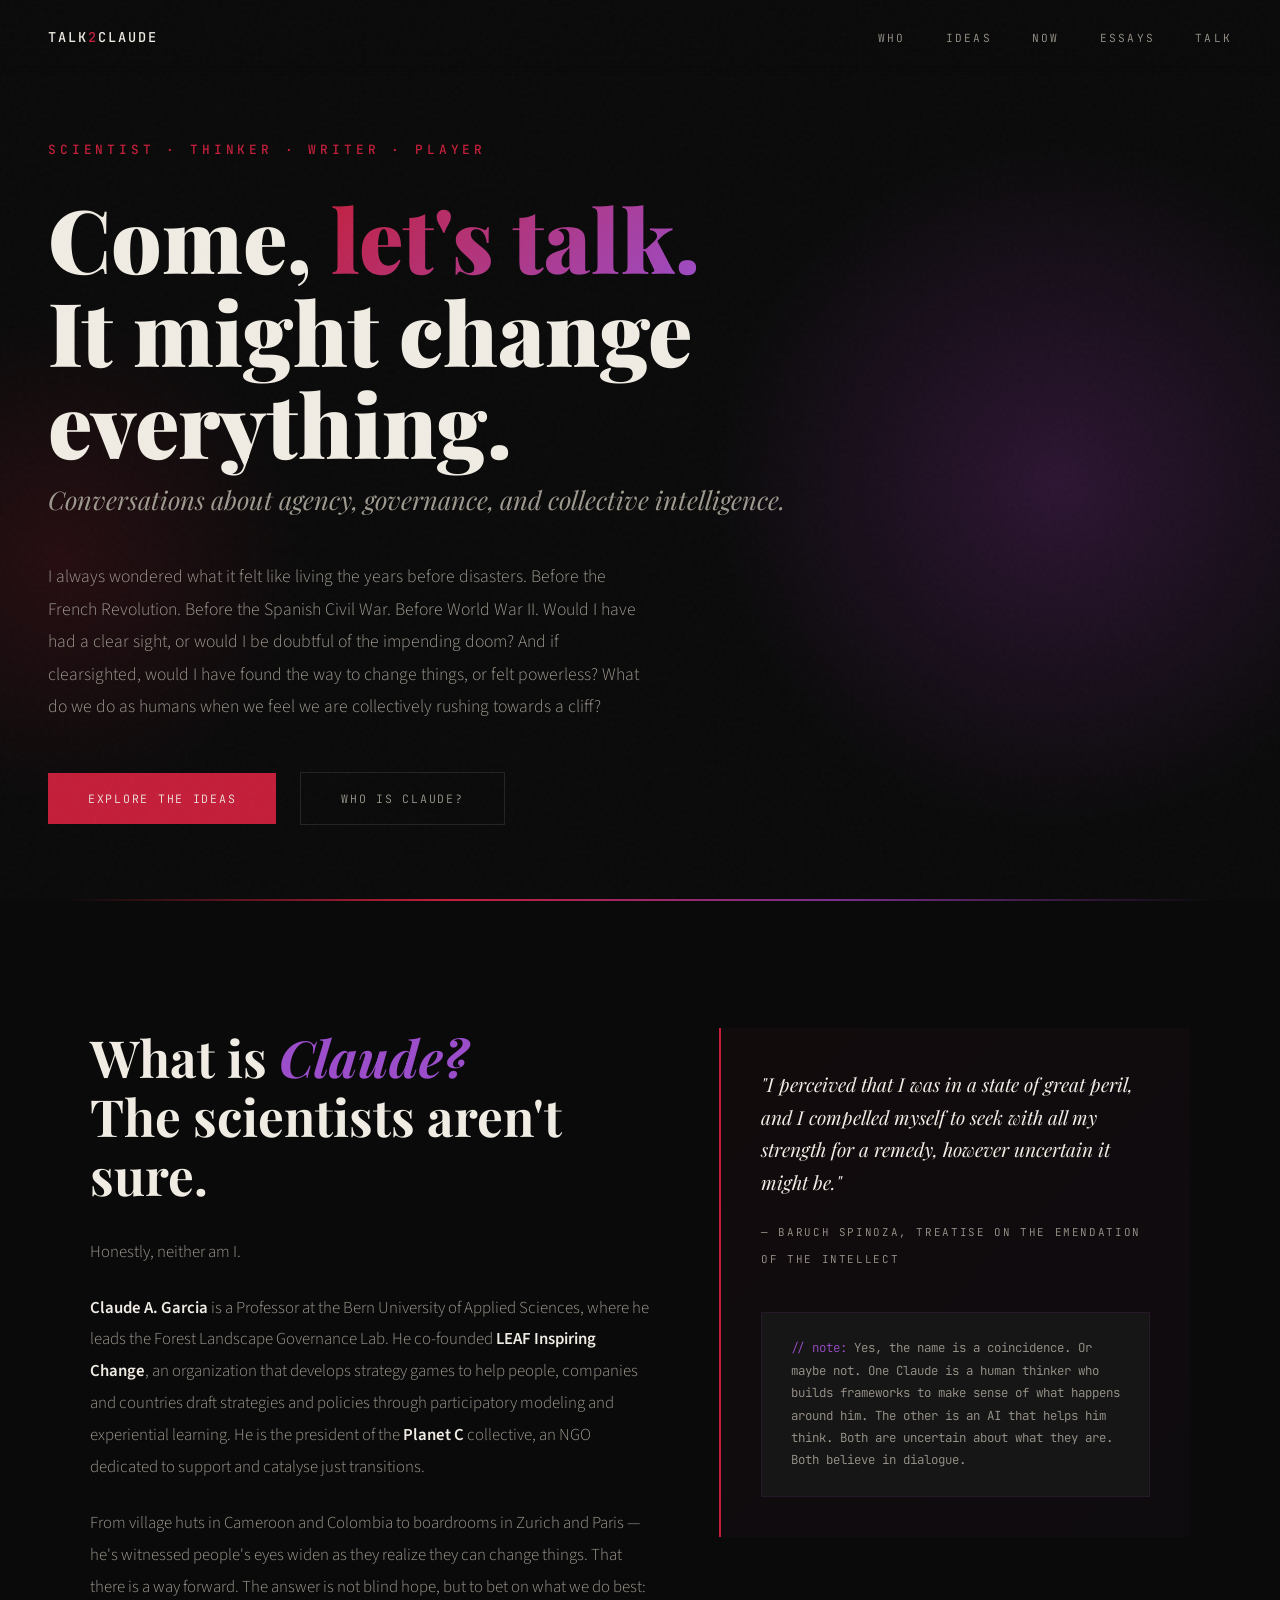
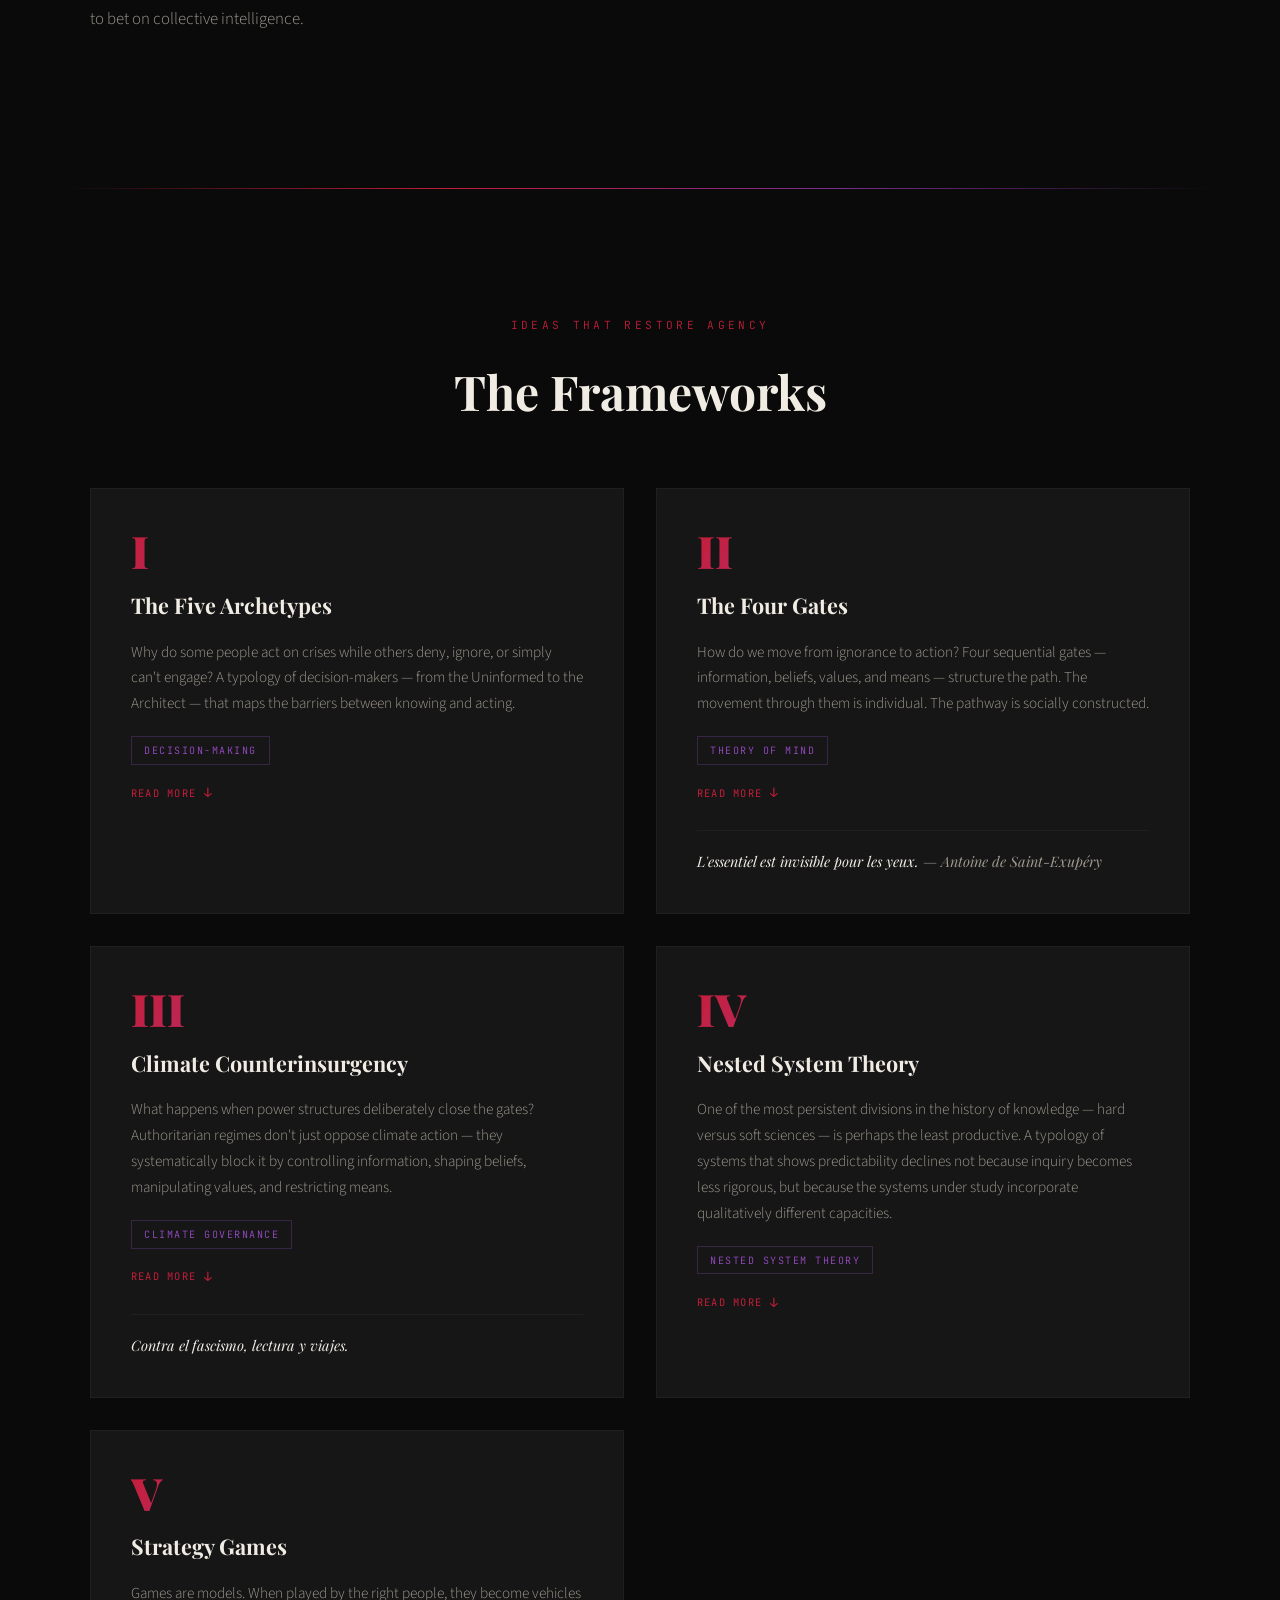
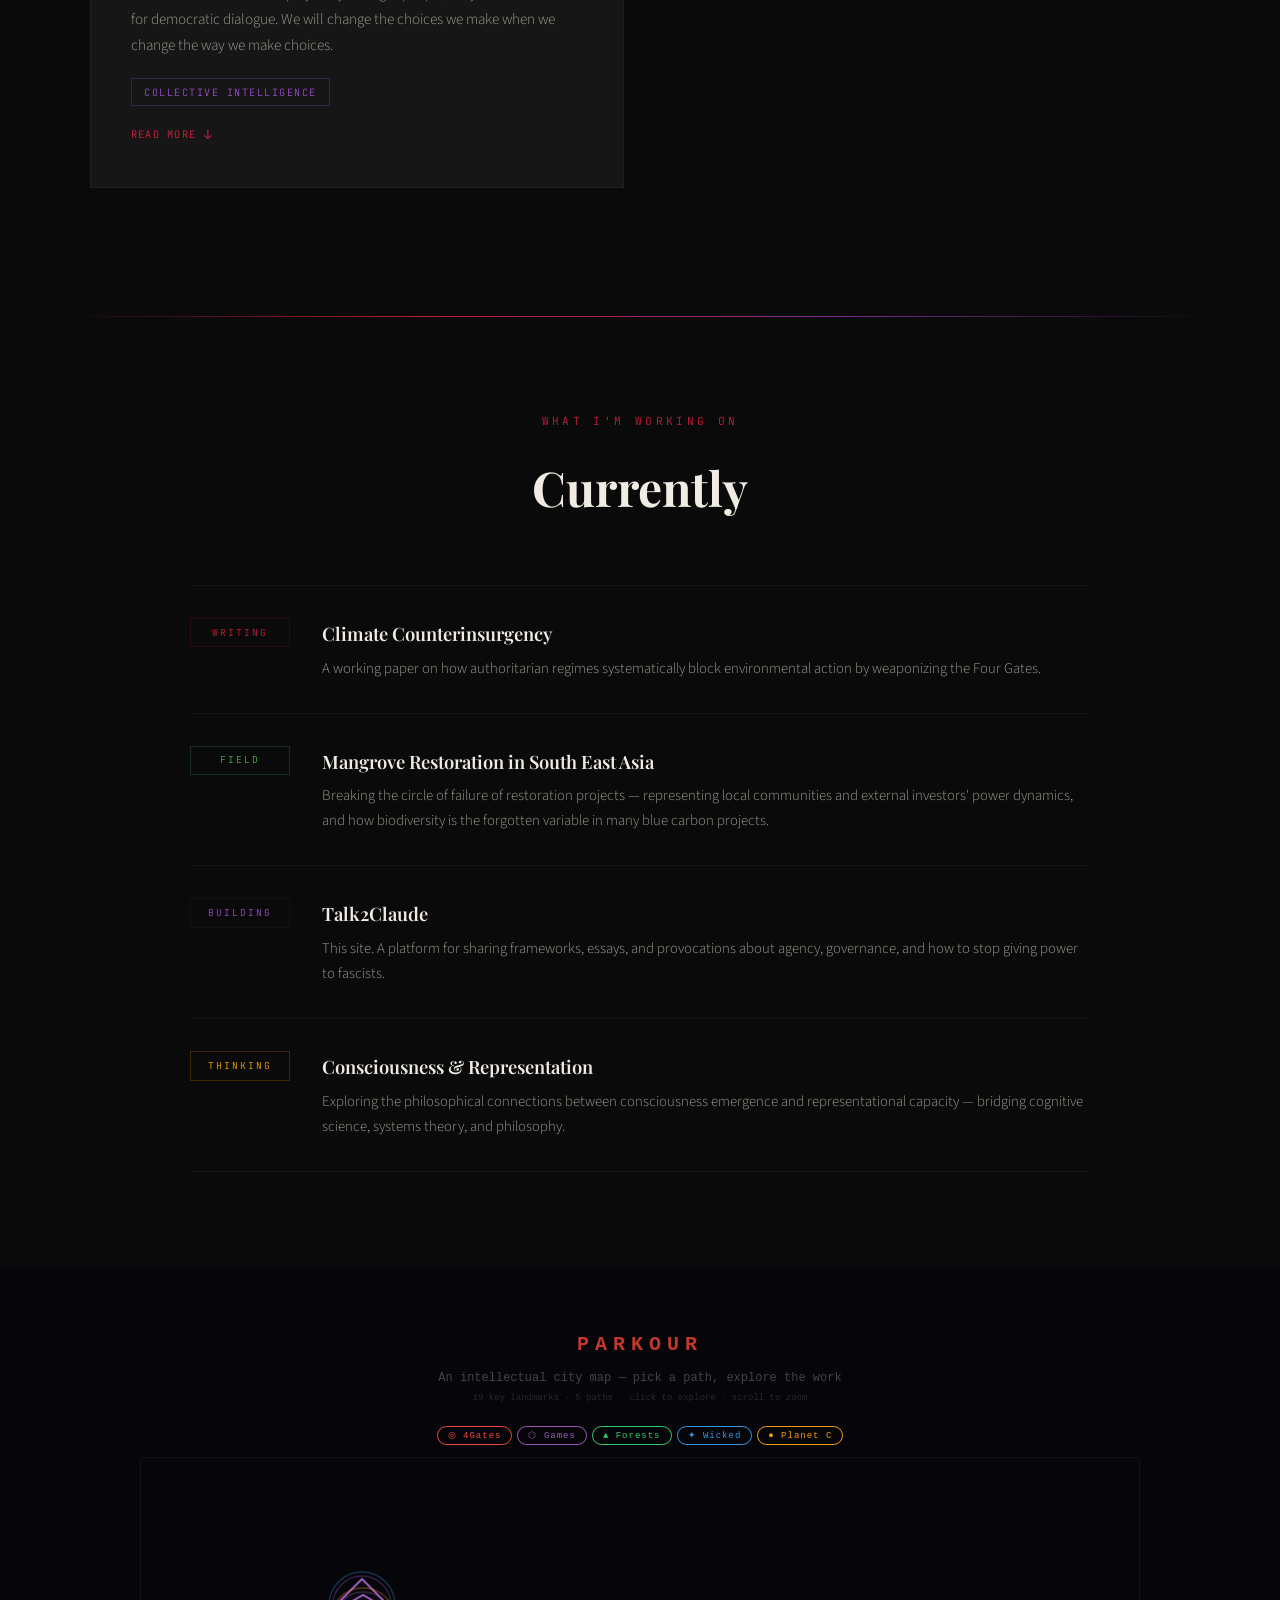
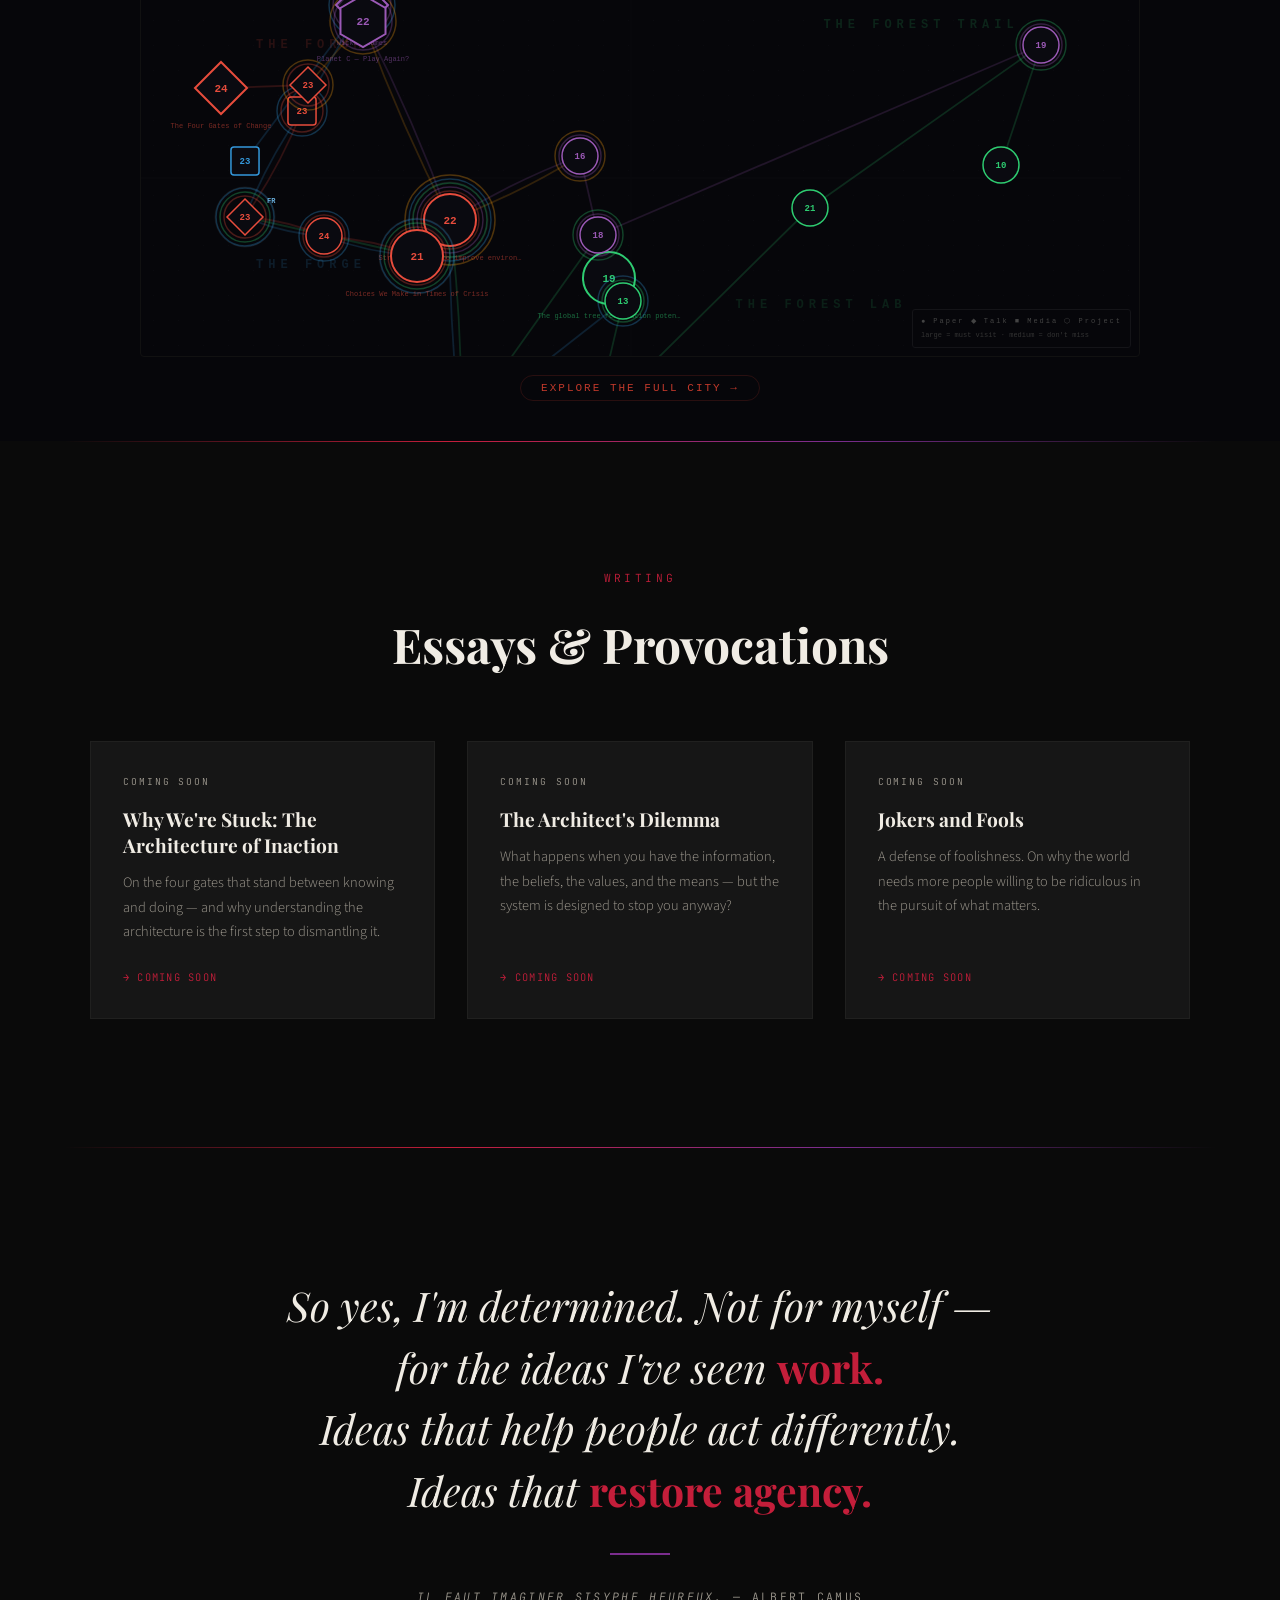
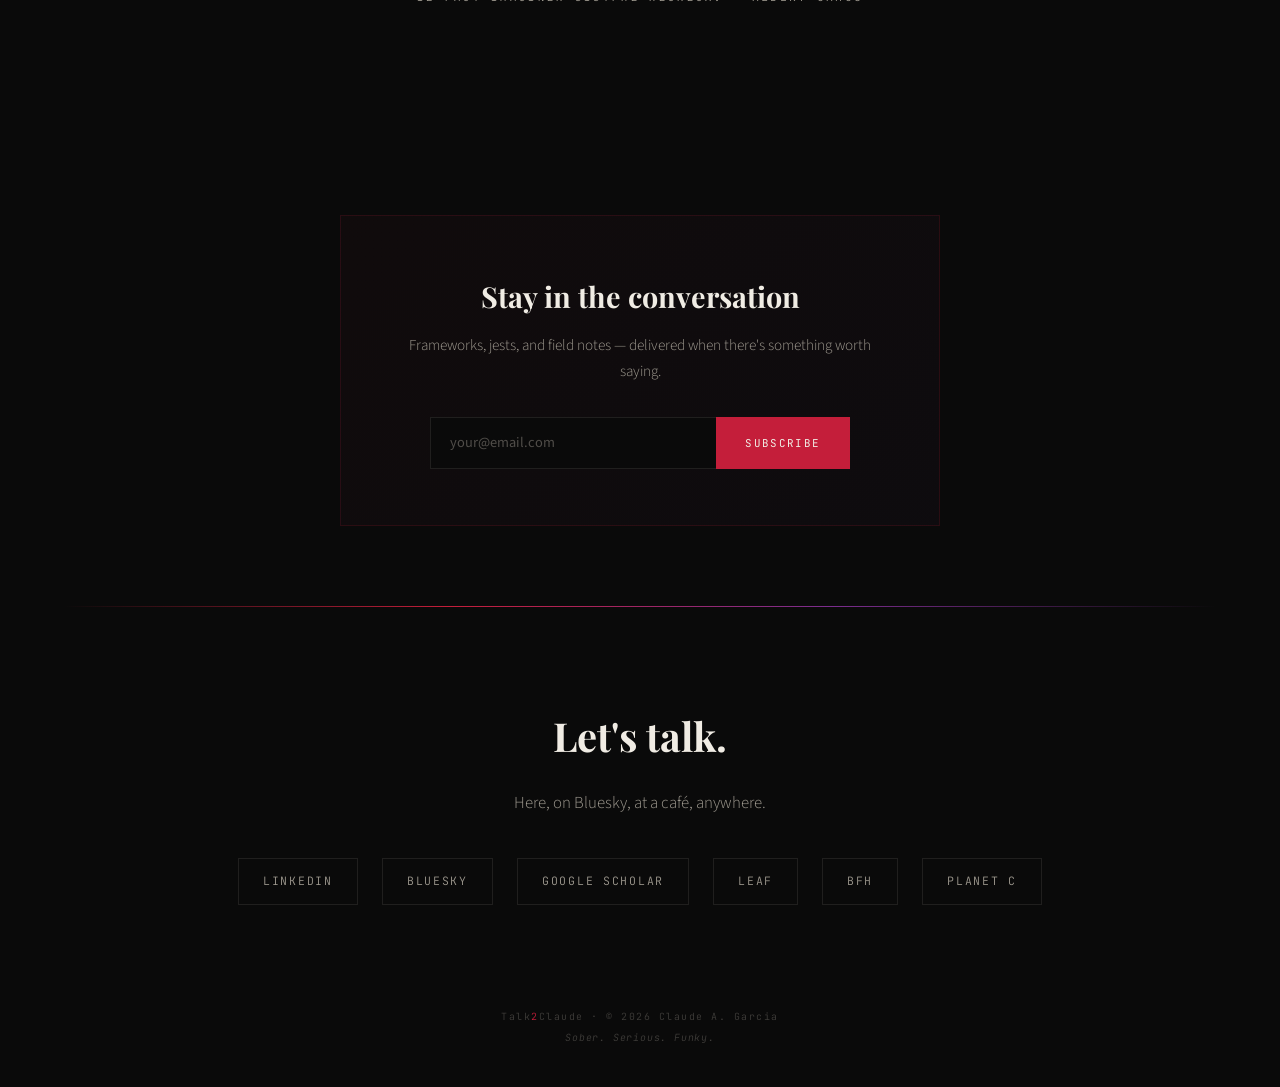
==== index.html @ e6e3c2e1 "Update index.html Included Parkour Section" ====
<!DOCTYPE html>
<html lang="en">
<head>
  <meta charset="UTF-8">
  <meta name="viewport" content="width=device-width, initial-scale=1.0">
  <title>Talk2Claude — Agency. Governance. Collective Intelligence.</title>
  <meta name="description" content="Claude A. Garcia — Scientist, Thinker, Writer, Player. Conversations about agency, governance, and collective intelligence. Frameworks for a world rushing towards a cliff.">
  <meta property="og:title" content="Talk2Claude — Come, let's talk. It might change everything.">
  <meta property="og:description" content="Conversations about agency, governance, and collective intelligence.">
  <meta property="og:type" content="website">
  <meta property="og:url" content="https://talk2claude.com">
  <link rel="canonical" href="https://talk2claude.com">
  <link href="https://fonts.googleapis.com/css2?family=Playfair+Display:ital,wght@0,400;0,700;0,900;1,400;1,700&family=JetBrains+Mono:wght@300;400;500&family=Source+Sans+3:wght@300;400;600;700&display=swap" rel="stylesheet">
  <link rel="stylesheet" href="css/style.css">
</head>
<body>

<!-- ═══════════════════════ NAV ═══════════════════════ -->
<nav>
  <a href="/" class="nav-logo">Talk<span>2</span>Claude</a>
  <button class="nav-toggle" aria-label="Menu">
    <span></span><span></span><span></span>
  </button>
  <ul class="nav-links">
    <li><a href="#who">Who</a></li>
    <li><a href="#ideas">Ideas</a></li>
    <li><a href="#now">Now</a></li>
    <li><a href="#essays">Essays</a></li>
    <li><a href="#connect">Talk</a></li>
  </ul>
</nav>

<!-- ═══════════════════════ HERO ═══════════════════════ -->
<section class="hero">
  <div class="hero-glow"></div>
  <div class="hero-glow-red"></div>
  <div class="hero-content">
    <div class="hero-label">Scientist · Thinker · Writer · Player</div>
    <h1 class="hero-title">
      Come, <span class="gradient-text">let's talk.</span><br>
      It might change everything.
    </h1>
    <p class="hero-subtitle">Conversations about agency, governance, and collective intelligence.</p>
    <p class="hero-text">
      I always wondered what it felt like living the years before disasters.
      Before the French Revolution. Before the Spanish Civil War. Before World War II.
      Would I have had a clear sight, or would I be doubtful of the impending doom?
      And if clearsighted, would I have found the way to change things, or felt powerless?
      What do we do as humans when we feel we are collectively rushing towards a cliff?
    </p>
    <div class="hero-cta">
      <a href="#ideas" class="btn-primary">Explore the ideas</a>
      <a href="#who" class="btn-ghost">Who is Claude?</a>
    </div>
  </div>
</section>

<!-- ═══════════════════════ WHO IS CLAUDE ═══════════════════════ -->
<section class="who-section section-line" id="who">
  <div class="who-grid">
    <div class="who-left reveal">
      <h2 class="who-question">What is <em>Claude?</em><br>The scientists aren't sure.</h2>
      <div class="who-answer">
        <p>Honestly, neither am I.</p>
        <p>
          <strong>Claude A. Garcia</strong> is a Professor at the Bern University of Applied Sciences,
          where he leads the Forest Landscape Governance Lab. He co-founded
          <strong>LEAF Inspiring Change</strong>, an organization that develops strategy games
          to help people, companies and countries draft strategies and policies through
          participatory modeling and experiential learning. He is the president of the
          <strong>Planet C</strong> collective, an NGO dedicated to support and catalyse just transitions.
        </p>
        <p>
          From village huts in Cameroon and Colombia to boardrooms in Zurich and Paris —
          he's witnessed people's eyes widen as they realize they can change things.
          That there is a way forward. The answer is not blind hope, but to bet on
          what we do best: to bet on collective intelligence.
        </p>
      </div>
    </div>
    <div class="who-right reveal reveal-delay-2">
      <blockquote>
        "I perceived that I was in a state of great peril, and I compelled myself
        to seek with all my strength for a remedy, however uncertain it might be."
      </blockquote>
      <cite>— Baruch Spinoza, Treatise on the Emendation of the Intellect</cite>
      <div class="duality-note">
        <span>// note:</span> Yes, the name is a coincidence. Or maybe not.
        One Claude is a human thinker who builds frameworks
        to make sense of what happens around him. The other is an AI that
        helps him think. Both are uncertain about what they are.
        Both believe in dialogue.
      </div>
    </div>
  </div>
</section>

<!-- ═══════════════════════ FRAMEWORKS ═══════════════════════ -->
<section class="frameworks section-line" id="ideas">
  <div class="label" style="text-align:center; margin-bottom:1rem;">Ideas that restore agency</div>
  <h2 class="section-heading">The Frameworks</h2>
  <div class="framework-cards">

    <!-- Card I: Archetypes -->
    <div class="framework-card reveal">
      <div class="framework-number gradient-text">I</div>
      <h3>The Five Archetypes</h3>
      <p class="card-intro">
        Why do some people act on crises while others deny, ignore, or simply
        can't engage? A typology of decision-makers — from the Uninformed to the Architect —
        that maps the barriers between knowing and acting.
      </p>
      <span class="framework-tag">Decision-making</span>
      <div class="card-expanded">
        <div class="card-expanded-inner">
          <p>
            The framework proposes <strong>five archetypes</strong> of decision-makers:
            the <strong>Uninformed</strong>, who lack access to information;
            the <strong>Denier</strong>, who rejects evidence;
            the <strong>Occupied</strong>, who has more pressing needs;
            the <strong>Concerned</strong>, who cares but is powerless;
            and the <strong>Architect</strong>, who has the information, belief, values,
            and means to act.
          </p>
          <p>
            Each archetype is linked to attitudes — lack of interest, certainty,
            dismissiveness, and frustration — and moving out of them requires
            curiosity, critical thinking, empathy, and creativity.
            The archetypes are structured around four nested hypotheses about
            information, beliefs, values, and means — the same architecture
            that underlies the Four Gates framework.
          </p>
          <p>
            The solution space maps trade-offs between different dimensions
            of interests, revealing how complexity creates spaces for
            non-zero-sum solutions.
          </p>
          <p>
            Published in Waeber et al. (2021), <em>Choices We Make in Times of Crisis</em>,
            Sustainability journal.
          </p>
        </div>
      </div>
      <button class="card-toggle">Read more <span class="arrow">↓</span></button>
    </div>

    <!-- Card II: Four Gates -->
    <div class="framework-card reveal reveal-delay-1">
      <div class="framework-number gradient-text">II</div>
      <h3>The Four Gates</h3>
      <p class="card-intro">
        How do we move from ignorance to action? Four sequential gates —
        information, beliefs, values, and means — structure the path.
        The movement through them is individual. The pathway is socially constructed.
      </p>
      <span class="framework-tag">Theory of mind</span>
      <div class="card-expanded">
        <div class="card-expanded-inner">
          <p>
            The Four Gates framework proposes that any transition from inaction
            to action passes through four sequential stages. First, we need access
            to information. Then, we must believe that information to be true. Next,
            our values must align with what the evidence demands. Finally, we need
            the means to act. Each gate depends on the previous one.
          </p>
          <p>
            The journey through the gates is always personal. But the gates themselves
            are built by societies — through norms, institutions, discourse, and power.
            Societies can restrict access to information, silence dissent, enforce
            conformity of values, or strip people of the capacity to organize. In this
            sense the framework bridges two traditions in social thought: one that
            explains how structures reproduce themselves through individuals (Bourdieu),
            and one that asks how individuals break free from those structures to
            create something new (Deleuze &amp; Guattari).
          </p>
          <p>
            The Four Gates is a general theory of mind. Its applications range
            from education to political resistance — including the specific case
            of climate counterinsurgency.
          </p>
        </div>
      </div>
      <button class="card-toggle">Read more <span class="arrow">↓</span></button>
      <div class="card-quote">
        <em>L'essentiel est invisible pour les yeux.</em> — Antoine de Saint-Exupéry
      </div>
    </div>

    <!-- Card III: Climate Counterinsurgency -->
    <div class="framework-card reveal reveal-delay-2">
      <div class="framework-number gradient-text">III</div>
      <h3>Climate Counterinsurgency</h3>
      <p class="card-intro">
        What happens when power structures deliberately close the gates?
        Authoritarian regimes don't just oppose climate action — they systematically
        block it by controlling information, shaping beliefs, manipulating values,
        and restricting means.
      </p>
      <span class="framework-tag">Climate governance</span>
      <div class="card-expanded">
        <div class="card-expanded-inner">
          <p>
            Climate counterinsurgency describes how regimes and entrenched power
            structures weaponize the Four Gates to prevent environmental action.
            Each gate becomes a site of deliberate obstruction: suppressing data,
            manufacturing doubt, redirecting moral priorities, and dismantling the
            capacity to organize.
          </p>
          <p>
            Amartya Sen showed that no functioning democracy has ever suffered
            a major famine — because open societies maintain the feedback loops
            needed to respond to crises. Climate counterinsurgency is the systematic
            destruction of these loops and of societies' capacities to respond.
          </p>
          <p>
            It explains why scattered resistance fails and why strategic,
            gate-specific interventions are essential.
          </p>
          <p>
            Read the working paper:
            <a href="https://doi.org/10.5281/zenodo.18109157" target="_blank" rel="noopener">doi.org/10.5281/zenodo.18109157</a>
          </p>
        </div>
      </div>
      <button class="card-toggle">Read more <span class="arrow">↓</span></button>
      <div class="card-quote">
        <em>Contra el fascismo, lectura y viajes.</em>
      </div>
    </div>

    <!-- Card IV: Nested System Theory -->
    <div class="framework-card reveal reveal-delay-3">
      <div class="framework-number gradient-text">IV</div>
      <h3>Nested System Theory</h3>
      <p class="card-intro">
        One of the most persistent divisions in the history of knowledge —
        hard versus soft sciences — is perhaps the least productive. A typology
        of systems that shows predictability declines not because inquiry becomes
        less rigorous, but because the systems under study incorporate qualitatively
        different capacities.
      </p>
      <span class="framework-tag">Nested System Theory</span>
      <div class="card-expanded">
        <div class="card-expanded-inner">
          <p>
            Traditionally, "hardness" has been associated with quantification,
            reproducibility, and predictive power. Physics, chemistry, and engineering
            exemplify this paradigm through their study of systems whose behavior can
            be described by stable laws and whose outcomes can be controlled through
            precise intervention. The social sciences and humanities, by contrast,
            have often been characterized as "soft" — accused of lacking the rigor,
            predictive capacity, or experimental control of their natural science
            counterparts. Yet this framing fundamentally misunderstands what changes
            as systems acquire new capacities.
          </p>
          <p>
            The framework proposed here suggests that predictability and control
            decline not because inquiry becomes less rigorous, but because the
            systems under study incorporate qualitatively different capacities.
            At Levels 1–3 (inert, dynamic, and regulated systems), deterministic
            or probabilistic equations can describe behavior with considerable
            precision. Maxwell's stability analysis works for governors;
            thermodynamic laws govern chemical reactions; control theory enables
            engineering design. These achievements represent genuine scientific
            mastery within their appropriate domains.
          </p>
          <p>
            But at Levels 4–6, systems learn, anticipate, and deliberate about
            legitimacy. They modify their own rules (Level 4), model possible
            futures and respond strategically (Level 5), and constrain action
            through normative principles that claim authority independent of
            outcomes (Level 6). The challenge for inquiry is not reduced rigor
            but increased dimensionality. What appears "soft" often reflects the
            integration of multiple modes of causality operating simultaneously:
            thermodynamic constraints, adaptive learning, strategic interaction,
            and normative deliberation may all shape the same phenomenon.
          </p>
        </div>
      </div>
      <button class="card-toggle">Read more <span class="arrow">↓</span></button>
    </div>

    <!-- Card V: Strategy Games -->
    <div class="framework-card reveal reveal-delay-4">
      <div class="framework-number gradient-text">V</div>
      <h3>Strategy Games</h3>
      <p class="card-intro">
        Games are models. When played by the right people, they become vehicles
        for democratic dialogue. We will change the choices we make when we change
        the way we make choices.
      </p>
      <span class="framework-tag">Collective intelligence</span>
      <div class="card-expanded">
        <div class="card-expanded-inner">
          <p>
            International targets fail because the models informing policy ignore
            human agency. Integrated Assessment Models explore what should happen
            but not how humans will actually behave, decide, and resist. Strategy
            games fill this gap. They are explicit, transparent models of how systems
            work — played by the stakeholders with power to change them.
          </p>
          <p>
            Through gaming, policymakers experience the consequences of decisions
            before making them. They discover winners and losers, confront cognitive
            biases, and revise their mental models — not because someone told them
            to, but because surprise and emotion transform what they know into
            what they care about.
          </p>
          <p>
            We have tested this in the field: FSC negotiators in Central Africa
            resolved a two-year gridlock after three days of play. Indonesian civil
            servants revised palm oil certification rules. Cameroonian smallholders
            created cooperatives on the basis of lessons drawn from a game.
          </p>
          <p>
            But impact depends on who plays. Having farmers play will not change
            subsidies. Having students play will not change laws. The games must
            reach the people with power to reshape norms and policies — and then
            cascade through their networks and institutions.
          </p>
          <p>
            Published in Garcia et al. (2022), <em>Nature Sustainability</em>.
          </p>
        </div>
      </div>
      <button class="card-toggle">Read more <span class="arrow">↓</span></button>
    </div>

  </div>
</section>

<!-- ═══════════════════════ CURRENTLY ═══════════════════════ -->
<section class="currently section-line" id="now">
  <div class="label" style="text-align:center; margin-bottom:1rem;">What I'm working on</div>
  <h2 class="section-heading">Currently</h2>
  <div class="currently-grid">
    <div class="currently-item reveal">
      <div class="currently-status status-writing">Writing</div>
      <div class="currently-content">
        <h4>Climate Counterinsurgency</h4>
        <p>A working paper on how authoritarian regimes systematically block environmental action by weaponizing the Four Gates.</p>
      </div>
    </div>
    <div class="currently-item reveal reveal-delay-1">
      <div class="currently-status status-field">Field</div>
      <div class="currently-content">
        <h4>Mangrove Restoration in South East Asia</h4>
        <p>Breaking the circle of failure of restoration projects — representing local communities and external investors' power dynamics, and how biodiversity is the forgotten variable in many blue carbon projects.</p>
      </div>
    </div>
    <div class="currently-item reveal reveal-delay-2">
      <div class="currently-status status-building">Building</div>
      <div class="currently-content">
        <h4>Talk2Claude</h4>
        <p>This site. A platform for sharing frameworks, essays, and provocations about agency, governance, and how to stop giving power to fascists.</p>
      </div>
    </div>
    <div class="currently-item reveal reveal-delay-3">
      <div class="currently-status status-thinking">Thinking</div>
      <div class="currently-content">
        <h4>Consciousness &amp; Representation</h4>
        <p>Exploring the philosophical connections between consciousness emergence and representational capacity — bridging cognitive science, systems theory, and philosophy.</p>
      </div>
    </div>
  </div>
</section>
<!-- PARKOUR ESSENTIAL MAP — embed this section in index.html -->
<!-- Sits between frameworks and essays sections -->
<!-- Self-contained: no dependencies, matches dark theme -->

<section id="parkour" style="padding:60px 0 40px;background:#06060a;position:relative;">
  <div style="text-align:center;margin-bottom:20px;">
    <span style="color:#C0392B;font-size:20px;font-weight:bold;letter-spacing:6px;font-family:'Courier New',monospace;">PARKOUR</span>
    <p style="color:#444;font-size:12px;font-family:'Courier New',monospace;margin-top:6px;">An intellectual city map — pick a path, explore the work</p>
    <p style="color:#282828;font-size:9px;font-family:'Courier New',monospace;margin-top:3px;">19 key landmarks · 5 paths · click to explore · scroll to zoom</p>
  </div>
  <div id="pk-controls" style="display:flex;justify-content:center;gap:5px;flex-wrap:wrap;margin-bottom:12px;padding:0 16px;"></div>
  <div style="position:relative;width:100%;max-width:1000px;margin:0 auto;height:500px;overflow:hidden;border:1px solid #111;border-radius:4px;">
    <svg id="pk-svg" width="100%" height="100%" style="cursor:grab;"></svg>
    <div id="pk-panel" style="position:absolute;bottom:0;left:0;right:0;background:linear-gradient(0deg,rgba(6,6,10,0.98),rgba(6,6,10,0.95) 80%,transparent);padding:28px 16px 12px;display:none;">
      <div id="pk-panel-inner" style="max-width:600px;margin:0 auto;font-family:'Courier New',monospace;"></div>
    </div>
    <div id="pk-legend" style="position:absolute;bottom:8px;right:8px;background:rgba(6,6,10,0.9);border:1px solid #141418;padding:6px 8px;border-radius:3px;font-family:'Courier New',monospace;">
      <div style="color:#444;font-size:7px;letter-spacing:2px">● Paper ◆ Talk ■ Media ⬡ Project</div>
      <div style="color:#333;font-size:7px;margin-top:2px">large = must visit · medium = don't miss</div>
    </div>
  </div>
  <div style="text-align:center;margin-top:16px;">
    <a href="/parkour" style="color:#C0392B;font-size:11px;font-family:'Courier New',monospace;text-decoration:none;letter-spacing:2px;border:1px solid #C0392B30;padding:6px 20px;border-radius:16px;">EXPLORE THE FULL CITY →</a>
  </div>
</section>

<script>
(function(){
const PK_PATHS = {
  archetypes:{name:"4Gates",color:"#E74C3C",symbol:"◎"},
  games:{name:"Games",color:"#9B59B6",symbol:"⬡"},
  forests:{name:"Forests",color:"#2ECC71",symbol:"▲"},
  wicked:{name:"Wicked",color:"#3498DB",symbol:"✦"},
  planetc:{name:"Planet C",color:"#F39C12",symbol:"●"}
};
const PK_DISTRICTS = [
  {name:"THE FORUM",x:170,y:190,color:"#E74C3C"},
  {name:"THE FOREST TRAIL",x:780,y:170,color:"#2ECC71"},
  {name:"THE FORGE",x:170,y:410,color:"#3498DB"},
  {name:"THE FOREST LAB",x:680,y:450,color:"#27AE60"}
];
const PK = [
  {id:"natsus",x:309,y:362,lang:"en",sal:4,title:"Strategy games to improve environmental policymaking",venue:"Nature Sustainability, 2022",year:2022,type:"paper",paths:["archetypes","games","forests","wicked","planetc"],desc:"The flagship paper. Five paths cross here."},
  {id:"choices",x:276,y:398,lang:"en",sal:4,title:"Choices We Make in Times of Crisis",venue:"Sustainability, 2021",year:2021,type:"paper",paths:["archetypes","forests","wicked"],desc:"The Five Archetypes framework."},
  {id:"fourgates",x:80,y:230,lang:"en",sal:4,title:"The Four Gates of Change",venue:"TEDxZurich Countdown, 2024",year:2024,type:"talk",paths:["archetypes"],url:"https://www.youtube.com/watch?v=GO9QgiwrLbo",desc:"Have I heard? Is this real? Does it matter? Can I change this?"},
  {id:"tedxzurich",x:221,y:147,lang:"en",sal:4,title:"Wicked Games",venue:"TEDxZurich, 2018",year:2018,type:"talk",paths:["games","wicked"],url:"https://www.youtube.com/watch?v=v362bMWL0Yw",desc:"The first TEDx. The diving metaphor."},
  {id:"planetc",x:222,y:163,lang:"en",sal:4,title:"Planet C — Play Again?",venue:"2022–present",year:2022,type:"project",paths:["games","planetc"],desc:"Strategy game for citizens and institutions."},
  {id:"science2019",x:468,y:420,lang:"en",sal:4,title:"The global tree restoration potential",venue:"Science, 2019",year:2019,type:"paper",paths:["forests"],desc:"7,000+ citations. Changed the conversation."},
  {id:"oneearth",x:320,y:570,lang:"en",sal:4,title:"The global forest transition as a human affair",venue:"One Earth, 2020",year:2020,type:"paper",paths:["forests","wicked"],desc:"Forest transitions are social, not ecological."},
  {id:"counterinsurgency",x:183,y:378,lang:"en",sal:3,title:"Climate Counterinsurgency",venue:"Zenodo, 2024",year:2024,type:"paper",paths:["archetypes","wicked"],desc:"Amartya Sen meets climate action."},
  {id:"fabrique",x:104,y:359,lang:"fr",sal:3,title:"Gouverner la forêt à l'heure de la transition",venue:"La Fabrique de la Cité, 2023",year:2023,type:"talk",paths:["archetypes","forests","wicked"],desc:"Three paths cross here."},
  {id:"researchfeatures",x:161,y:253,lang:"en",sal:3,title:"Why facts are not enough",venue:"Research Features, 2023",year:2023,type:"media",paths:["archetypes","wicked"],desc:"The Five Archetypes explained."},
  {id:"swissfound",x:167,y:227,lang:"en",sal:3,title:"Wake up Call",venue:"SwissFoundations, 2023",year:2023,type:"talk",paths:["archetypes","planetc"],desc:"13 billion USD in the room."},
  {id:"tree",x:457,y:377,lang:"en",sal:3,title:"Games as Tools to Address Conservation Conflicts",venue:"TREE, 2018",year:2018,type:"paper",paths:["games","forests"],desc:"The academic backbone."},
  {id:"gaia",x:439,y:298,lang:"en",sal:3,title:"Learning Begins When the Game Is Over",venue:"GAIA, 2016",year:2016,type:"paper",paths:["games","planetc"],desc:"The methodological manifesto."},
  {id:"hunting",x:900,y:187,lang:"en",sal:3,title:"Hunting in times of change",venue:"Frontiers Ecol Evol, 2019",year:2019,type:"paper",paths:["games","forests"],desc:"Colombian Amazon fieldwork."},
  {id:"consbio2010",x:860,y:307,lang:"en",sal:3,title:"Biodiversity in coffee agroforests",venue:"Conservation Biology, 2010",year:2010,type:"paper",paths:["forests"],desc:"Where it all began."},
  {id:"nature2021",x:669,y:350,lang:"en",sal:3,title:"Unveiling African rainforest composition",venue:"Nature, 2021",year:2021,type:"paper",paths:["forests"],desc:"Published in Nature."},
  {id:"frontiers2024",x:454,y:562,lang:"en",sal:3,title:"Forest transitions: restoration to conservation",venue:"Frontiers FGC, 2024",year:2024,type:"paper",paths:["forests"],desc:"The latest framework."},
  {id:"lemondewicked",x:104,y:303,lang:"en",sal:3,title:"Energy transition & pension reform are wicked problems",venue:"Le Monde, 2023",year:2023,type:"media",paths:["wicked"],desc:"Post-normal science meets politics."},
  {id:"pnas2013",x:482,y:443,lang:"en",sal:3,title:"Ten principles for a landscape approach",venue:"PNAS, 2013",year:2013,type:"paper",paths:["forests","wicked"],desc:"Foundational framework."}
];

const pkMap={};PK.forEach(n=>pkMap[n.id]=n);
let pkActive=new Set(),pkSel=null,pkPan={x:0,y:0},pkZoom=1,pkPanning=false,pkLastM={x:0,y:0};

function pkEdges(){
  const edges=[];
  Object.keys(PK_PATHS).forEach(pid=>{
    const on=PK.filter(n=>n.paths.includes(pid)).sort((a,b)=>(a.x+a.y*0.6)-(b.x+b.y*0.6));
    for(let i=0;i<on.length-1;i++) edges.push({from:on[i].id,to:on[i+1].id,path:pid});
  });
  return edges;
}

function pkColor(node){
  const a=pkActive.size>0?node.paths.filter(p=>pkActive.has(p)):node.paths;
  return a.length>=1?PK_PATHS[a[0]].color:(node.paths.length===1?PK_PATHS[node.paths[0]].color:"#ccc");
}

function pkRender(){
  const svg=document.getElementById('pk-svg'),edges=pkEdges();
  let h=`<defs><filter id="pkg"><feGaussianBlur stdDeviation="5" result="b"/><feMerge><feMergeNode in="b"/><feMergeNode in="SourceGraphic"/></feMerge></filter>
  <pattern id="pkd" width="25" height="25" patternUnits="userSpaceOnUse"><circle cx="12.5" cy="12.5" r="0.4" fill="#0f0f14"/></pattern></defs>
  <g transform="translate(${pkPan.x},${pkPan.y}) scale(${pkZoom})">
  <rect x="-100" y="-50" width="1200" height="750" fill="url(#pkd)"/>`;

  PK_DISTRICTS.forEach(d=>{h+=`<text x="${d.x}" y="${d.y}" text-anchor="middle" fill="${d.color}" font-size="12" opacity="0.15" font-family="'Courier New',monospace" font-weight="bold" letter-spacing="5">${d.name}</text>`;});
  h+=`<line x1="490" y1="0" x2="490" y2="650" stroke="#0e0e12" stroke-width="0.5"/><line x1="0" y1="320" x2="980" y2="320" stroke="#0e0e12" stroke-width="0.5"/>`;

  edges.forEach(e=>{
    const a=pkMap[e.from],b=pkMap[e.to];if(!a||!b)return;
    const vis=pkActive.size===0||pkActive.has(e.path);
    const hot=pkSel&&(e.from===pkSel||e.to===pkSel);
    const pa=pkActive.size>0&&pkActive.has(e.path);
    const same=edges.filter(x=>(x.from===e.from&&x.to===e.to)||(x.from===e.to&&x.to===e.from));
    const idx=same.indexOf(e),off=(idx-(same.length-1)/2)*14;
    const mx=(a.x+b.x)/2,my=(a.y+b.y)/2,dx=b.x-a.x,dy=b.y-a.y,len=Math.sqrt(dx*dx+dy*dy)||1;
    h+=`<path d="M${a.x},${a.y} Q${mx+(-dy/len)*off},${my+(dx/len)*off} ${b.x},${b.y}" fill="none" stroke="${PK_PATHS[e.path].color}" stroke-width="${hot?3.5:pa?2.5:1.8}" opacity="${vis?(hot?0.85:pa?0.5:0.18):0.02}" stroke-linecap="round"/>`;
  });

  PK.forEach(node=>{
    const sz=node.sal===4?26:18,isSel=pkSel===node.id;
    const vis=pkActive.size===0||node.paths.some(p=>pkActive.has(p));
    const op=vis?1:0.03;
    const dc=pkColor(node),sc=isSel?"#fff":dc;
    const sw=isSel?3:(node.sal>=4?2:1.5),fill=isSel?"#14141e":"#0a0a10";
    const f=isSel?'filter="url(#pkg)"':'';
    h+=`<g style="cursor:pointer;opacity:${op}" onclick="pkSelect('${node.id}')">`;
    if(node.paths.length>=3) h+=`<circle cx="${node.x}" cy="${node.y}" r="${sz+12}" fill="none" stroke="#fff" stroke-width="0.4" opacity="0.15"/>`;
    if(node.paths.length>=2) node.paths.forEach((pid,idx)=>{
      const ra=pkActive.size===0||pkActive.has(pid);
      h+=`<circle cx="${node.x}" cy="${node.y}" r="${sz+3+idx*4}" fill="none" stroke="${PK_PATHS[pid].color}" stroke-width="${ra?1.5:0.5}" opacity="${ra?0.3:0.08}"/>`;
    });
    if(node.type==="talk") h+=`<polygon points="${node.x},${node.y-sz} ${node.x+sz},${node.y} ${node.x},${node.y+sz} ${node.x-sz},${node.y}" fill="${fill}" stroke="${sc}" stroke-width="${sw}" ${f}/>`;
    else if(node.type==="media"){const s8=sz*0.78;h+=`<rect x="${node.x-s8}" y="${node.y-s8}" width="${s8*2}" height="${s8*2}" rx="3" fill="${fill}" stroke="${sc}" stroke-width="${sw}" ${f}/>`;}
    else if(node.type==="project"){const pts=Array.from({length:6},(_,i)=>{const a=Math.PI/6+(Math.PI/3)*i;return`${node.x+sz*Math.cos(a)},${node.y+sz*Math.sin(a)}`;}).join(" ");h+=`<polygon points="${pts}" fill="${fill}" stroke="${sc}" stroke-width="${sw}" ${f}/>`;}
    else h+=`<circle cx="${node.x}" cy="${node.y}" r="${sz}" fill="${fill}" stroke="${sc}" stroke-width="${sw}" ${f}/>`;
    h+=`<text x="${node.x}" y="${node.y+1}" text-anchor="middle" dominant-baseline="middle" fill="${dc}" font-size="${node.sal>=4?11:9}" font-family="'Courier New',monospace" font-weight="bold" style="pointer-events:none">${String(node.year).slice(-2)}</text>`;
    if(node.sal>=4){const t=node.title.length>35?node.title.slice(0,33)+"…":node.title;h+=`<text x="${node.x}" y="${node.y+sz+14}" text-anchor="middle" fill="${dc}" font-size="7" opacity="0.5" font-family="'Courier New',monospace" style="pointer-events:none">${t}</text>`;}
    if(node.lang==="fr") h+=`<text x="${node.x+sz+4}" y="${node.y-sz+4}" font-size="7" fill="#6ab0de" font-family="'Courier New',monospace" font-weight="bold" style="pointer-events:none">FR</text>`;
    h+=`</g>`;
  });
  h+=`</g>`;
  svg.innerHTML=h;
  pkUpdatePanel();
  pkRenderControls();
}

function pkRenderControls(){
  const c=document.getElementById('pk-controls');
  let h='';
  Object.entries(PK_PATHS).forEach(([k,p])=>{
    const on=pkActive.has(k),op=pkActive.size===0||on?1:0.35;
    h+=`<button onclick="pkToggle('${k}')" style="border:1.5px solid ${p.color};color:${on?'#000':p.color};background:${on?p.color:'transparent'};font-weight:${on?'bold':'normal'};opacity:${op};border-radius:12px;padding:3px 10px;font-size:9px;cursor:pointer;letter-spacing:1px;font-family:'Courier New',monospace">${p.symbol} ${p.name}</button>`;
  });
  if(pkActive.size>0) h+=`<button onclick="pkClear()" style="border:1px solid #333;color:#555;background:transparent;border-radius:12px;padding:3px 8px;font-size:9px;cursor:pointer;font-family:'Courier New',monospace">all</button>`;
  c.innerHTML=h;
}

function pkUpdatePanel(){
  const p=document.getElementById('pk-panel'),pi=document.getElementById('pk-panel-inner');
  if(!pkSel){p.style.display='none';return;}
  const n=pkMap[pkSel];if(!n)return;
  p.style.display='block';
  const edges=pkEdges(),conn=new Set();
  edges.forEach(e=>{if(e.from===pkSel)conn.add(e.to);if(e.to===pkSel)conn.add(e.from);});
  const dc=pkColor(n);
  let h=`<div style="display:flex;gap:5px;margin-bottom:6px;flex-wrap:wrap;align-items:center">`;
  n.paths.forEach(pid=>{h+=`<span style="background:${PK_PATHS[pid].color}18;border:1px solid ${PK_PATHS[pid].color}40;color:${PK_PATHS[pid].color};padding:2px 10px;font-size:9px;border-radius:10px;letter-spacing:1px">${PK_PATHS[pid].symbol} ${PK_PATHS[pid].name}</span>`;});
  const hub=n.paths.length>=5?"CENTRAL HUB":n.paths.length>=3?"major hub":n.paths.length>=2?"junction":"";
  if(hub) h+=`<span style="color:#444;font-size:9px;letter-spacing:1px">— ${hub}</span>`;
  h+=`</div>`;
  h+=`<h2 style="color:#eee;font-size:17px;margin:0 0 4px;font-family:Georgia,serif;font-weight:normal;line-height:1.3">${n.title}</h2>`;
  h+=`<p style="color:#777;font-size:11px;margin:0 0 6px;font-style:italic">${n.venue}</p>`;
  h+=`<p style="color:#aaa;font-size:12.5px;line-height:1.6;margin:0 0 8px">${n.desc}</p>`;
  if(conn.size>0){
    h+=`<div style="margin-top:6px"><span style="color:#444;font-size:8px;letter-spacing:2px">PATHS FROM HERE →</span><div style="display:flex;flex-wrap:wrap;gap:4px;margin-top:4px">`;
    conn.forEach(cId=>{const cn=pkMap[cId];if(!cn)return;const ce=edges.find(e=>(e.from===pkSel&&e.to===cId)||(e.from===cId&&e.to===pkSel));const col=ce?PK_PATHS[ce.path].color:"#555";h+=`<button onclick="pkSelect('${cId}')" style="background:rgba(255,255,255,0.03);border:1px solid ${col}35;color:${col};padding:3px 9px;font-size:9px;cursor:pointer;border-radius:3px;font-family:'Courier New',monospace">${cn.title.length>35?cn.title.slice(0,33)+"…":cn.title}</button>`;});
    h+=`</div></div>`;
  }
  if(n.url) h+=`<a href="${n.url}" target="_blank" rel="noopener" style="color:${dc};font-size:11px;margin-top:8px;display:inline-block;text-decoration:underline;text-underline-offset:3px">Watch / Listen →</a>`;
  h+=`<button onclick="pkSelect(null)" style="position:absolute;top:8px;right:12px;background:none;border:1px solid #222;color:#555;padding:2px 8px;font-size:9px;cursor:pointer;border-radius:2px;font-family:'Courier New',monospace">✕</button>`;
  pi.innerHTML=h;
}

window.pkToggle=function(p){if(pkActive.has(p))pkActive.delete(p);else pkActive.add(p);pkRender();};
window.pkClear=function(){pkActive.clear();pkRender();};
window.pkSelect=function(id){pkSel=pkSel===id?null:id;pkRender();};

const pkSvg=document.getElementById('pk-svg');
pkSvg.addEventListener('wheel',e=>{e.preventDefault();pkZoom*=e.deltaY>0?0.92:1.08;pkZoom=Math.min(3.5,Math.max(0.3,pkZoom));pkRender();},{passive:false});
pkSvg.addEventListener('mousedown',e=>{if(!e.target.closest('g[onclick]')){pkPanning=true;pkLastM={x:e.clientX,y:e.clientY};}});
pkSvg.addEventListener('mousemove',e=>{if(pkPanning){pkPan.x+=e.clientX-pkLastM.x;pkPan.y+=e.clientY-pkLastM.y;pkLastM={x:e.clientX,y:e.clientY};pkRender();}});
pkSvg.addEventListener('mouseup',()=>{pkPanning=false;});
pkSvg.addEventListener('mouseleave',()=>{pkPanning=false;});

let pkLT=null,pkLD=null;
pkSvg.addEventListener('touchstart',e=>{if(e.touches.length===1){pkPanning=true;pkLastM={x:e.touches[0].clientX,y:e.touches[0].clientY};}if(e.touches.length===2){pkLD=Math.hypot(e.touches[0].clientX-e.touches[1].clientX,e.touches[0].clientY-e.touches[1].clientY);}},{passive:true});
pkSvg.addEventListener('touchmove',e=>{if(e.touches.length===1&&pkPanning){pkPan.x+=e.touches[0].clientX-pkLastM.x;pkPan.y+=e.touches[0].clientY-pkLastM.y;pkLastM={x:e.touches[0].clientX,y:e.touches[0].clientY};pkRender();}if(e.touches.length===2){const d=Math.hypot(e.touches[0].clientX-e.touches[1].clientX,e.touches[0].clientY-e.touches[1].clientY);if(pkLD){pkZoom*=d/pkLD;pkZoom=Math.min(3.5,Math.max(0.3,pkZoom));pkRender();}pkLD=d;}},{passive:true});
pkSvg.addEventListener('touchend',()=>{pkPanning=false;pkLD=null;});

pkRender();
})();
</script>

<!-- ═══════════════════════ ESSAYS ═══════════════════════ -->
<section class="essays section-line" id="essays">
  <div class="label" style="text-align:center; margin-bottom:1rem;">Writing</div>
  <h2 class="section-heading">Essays &amp; Provocations</h2>
  <div class="essays-grid">
    <div class="essay-card reveal">
      <div class="essay-date">Coming soon</div>
      <h3>Why We're Stuck: The Architecture of Inaction</h3>
      <p>On the four gates that stand between knowing and doing — and why understanding the architecture is the first step to dismantling it.</p>
      <span class="essay-link">→ Coming soon</span>
    </div>
    <div class="essay-card reveal reveal-delay-1">
      <div class="essay-date">Coming soon</div>
      <h3>The Architect's Dilemma</h3>
      <p>What happens when you have the information, the beliefs, the values, and the means — but the system is designed to stop you anyway?</p>
      <span class="essay-link">→ Coming soon</span>
    </div>
    <div class="essay-card reveal reveal-delay-2">
      <div class="essay-date">Coming soon</div>
      <h3>Jokers and Fools</h3>
      <p>A defense of foolishness. On why the world needs more people willing to be ridiculous in the pursuit of what matters.</p>
      <span class="essay-link">→ Coming soon</span>
    </div>
  </div>
</section>

<!-- ═══════════════════════ PROVOCATION ═══════════════════════ -->
<section class="provocation section-line">
  <p class="provocation-text reveal">
    So yes, I'm determined. Not for myself —<br>
    for the ideas I've seen <span class="red">work.</span><br>
    Ideas that help people act differently.<br>
    Ideas that <span class="red">restore agency.</span>
  </p>
  <span class="provocation-dash"></span>
  <p class="provocation-attr reveal"><em>Il faut imaginer Sisyphe heureux.</em> — Albert Camus</p>
</section>

<!-- ═══════════════════════ NEWSLETTER ═══════════════════════ -->
<section class="newsletter" id="subscribe">
  <div class="newsletter-box reveal">
    <h3>Stay in the conversation</h3>
    <p>Frameworks, jests, and field notes — delivered when there's something worth saying.</p>
    <form class="newsletter-form" action="https://buttondown.com/api/emails/embed-subscribe/claude" method="post" >
      <input type="email" name="email" id="bd-email" placeholder="your@email.com" required>
      <button type="submit">Subscribe</button>
    </form>
  </div>
</section>

<!-- ═══════════════════════ CONNECT ═══════════════════════ -->
<section class="connect section-line" id="connect">
  <h2 class="connect-title reveal">Let's talk.</h2>
  <p class="connect-sub reveal">Here, on Bluesky, at a café, anywhere.</p>
  <div class="connect-links reveal reveal-delay-1">
    <a href="https://www.linkedin.com/in/claudeagarcia/" class="connect-link" target="_blank" rel="noopener">LinkedIn</a>
    <a href="https://bsky.app/profile/claudegarcia.bsky.social" class="connect-link" target="_blank" rel="noopener">Bluesky</a>
    <a href="https://scholar.google.com/citations?user=6wqisswAAAAJ&amp;hl=fr" class="connect-link" target="_blank" rel="noopener">Google Scholar</a>
    <a href="https://leafic.ch/" class="connect-link" target="_blank" rel="noopener">LEAF</a>
    <a href="https://www.bfh.ch/en/research/research-areas/forest-landscape-governance/" class="connect-link" target="_blank" rel="noopener">BFH</a>
    <a href="https://planetc.org/" class="connect-link" target="_blank" rel="noopener">Planet C</a>
  </div>
</section>

<!-- ═══════════════════════ FOOTER ═══════════════════════ -->
<footer>
  <div>Talk<span>2</span>Claude · © 2026 Claude A. Garcia</div>
  <div class="footer-tagline">Sober. Serious. Funky.</div>
</footer>

<script src="js/main.js"></script>
</body>
</html>
---- css/style.css ----
/* ═══════════════════════════════════════════════════════════════
   TALK2CLAUDE — Brand Identity System
   Sober. Serious. Flashy.
   ═══════════════════════════════════════════════════════════════ */

/* ─── TOKENS ─── */
:root {
  --black: #0a0a0a;
  --black-light: #111111;
  --black-card: #161616;
  --black-card-hover: #1c1c1c;
  --red: #c41e3a;
  --red-glow: #e63950;
  --red-dim: rgba(196, 30, 58, 0.15);
  --violet: #7b2d8e;
  --violet-light: #9b4dca;
  --violet-glow: rgba(123, 45, 142, 0.3);
  --violet-dim: rgba(123, 45, 142, 0.1);
  --cream: #f0ece4;
  --cream-muted: #9e998f;
  --cream-bright: #faf8f4;
  --gradient-brand: linear-gradient(135deg, var(--red), var(--violet-light));
  --gradient-line: linear-gradient(to right, transparent, var(--red), var(--violet), transparent);
  --font-display: 'Playfair Display', Georgia, serif;
  --font-mono: 'JetBrains Mono', 'Courier New', monospace;
  --font-body: 'Source Sans 3', 'Segoe UI', sans-serif;
  --ease-out: cubic-bezier(0.25, 0.46, 0.45, 0.94);
  --ease-spring: cubic-bezier(0.34, 1.56, 0.64, 1);
}

/* ─── RESET ─── */
*, *::before, *::after { margin: 0; padding: 0; box-sizing: border-box; }
html { scroll-behavior: smooth; -webkit-font-smoothing: antialiased; }

body {
  background: var(--black);
  color: var(--cream);
  font-family: var(--font-body);
  font-weight: 300;
  line-height: 1.7;
  overflow-x: hidden;
}

a { color: inherit; text-decoration: none; }
img { max-width: 100%; display: block; }

/* ─── NOISE OVERLAY ─── */
body::before {
  content: '';
  position: fixed;
  inset: 0;
  background-image: url("data:image/svg+xml,%3Csvg viewBox='0 0 256 256' xmlns='http://www.w3.org/2000/svg'%3E%3Cfilter id='n'%3E%3CfeTurbulence type='fractalNoise' baseFrequency='0.85' numOctaves='4' stitchTiles='stitch'/%3E%3C/filter%3E%3Crect width='100%25' height='100%25' filter='url(%23n)' opacity='0.025'/%3E%3C/svg%3E");
  pointer-events: none;
  z-index: 9999;
}

/* ─── UTILITY ─── */
.gradient-text {
  background: var(--gradient-brand);
  -webkit-background-clip: text;
  -webkit-text-fill-color: transparent;
  background-clip: text;
}

.section-line::before {
  content: '';
  position: absolute;
  top: 0;
  left: 5%;
  width: 90%;
  height: 1px;
  background: var(--gradient-line);
}

.label {
  font-family: var(--font-mono);
  font-size: 0.7rem;
  letter-spacing: 0.3em;
  text-transform: uppercase;
  color: var(--red);
}

.section-heading {
  font-family: var(--font-display);
  font-size: clamp(2rem, 4vw, 3rem);
  font-weight: 700;
  text-align: center;
  margin-bottom: 3.5rem;
}

/* ═══════════════════════ NAVIGATION ═══════════════════════ */
nav {
  position: fixed;
  top: 0; left: 0; right: 0;
  padding: 1.5rem 3rem;
  display: flex;
  justify-content: space-between;
  align-items: center;
  z-index: 100;
  background: linear-gradient(to bottom, rgba(10,10,10,0.97) 60%, transparent);
  backdrop-filter: blur(6px);
  -webkit-backdrop-filter: blur(6px);
}

.nav-logo {
  font-family: var(--font-mono);
  font-size: 0.85rem;
  font-weight: 500;
  letter-spacing: 0.15em;
  text-transform: uppercase;
}

.nav-logo span { color: var(--red); }

.nav-links {
  display: flex;
  gap: 2.5rem;
  list-style: none;
}

.nav-links a {
  font-family: var(--font-mono);
  font-size: 0.7rem;
  letter-spacing: 0.2em;
  text-transform: uppercase;
  color: var(--cream-muted);
  transition: color 0.3s var(--ease-out);
  position: relative;
}

.nav-links a::after {
  content: '';
  position: absolute;
  bottom: -4px;
  left: 0;
  width: 0;
  height: 1px;
  background: var(--red);
  transition: width 0.3s var(--ease-out);
}

.nav-links a:hover { color: var(--red); }
.nav-links a:hover::after { width: 100%; }

/* Mobile menu toggle */
.nav-toggle {
  display: none;
  flex-direction: column;
  gap: 5px;
  background: none;
  border: none;
  cursor: pointer;
  padding: 4px;
}
.nav-toggle span {
  width: 22px;
  height: 1.5px;
  background: var(--cream);
  transition: all 0.3s;
}

/* ═══════════════════════ HERO ═══════════════════════ */
.hero {
  min-height: 100vh;
  display: flex;
  flex-direction: column;
  justify-content: center;
  padding: 8rem 3rem 4rem;
  position: relative;
}

.hero::after {
  content: '';
  position: absolute;
  bottom: 0;
  left: 5%; width: 90%; height: 1px;
  background: var(--gradient-line);
}

.hero-glow {
  position: absolute;
  top: 15%;
  right: -10%;
  width: 700px;
  height: 700px;
  background: radial-gradient(circle, var(--violet-glow), transparent 70%);
  pointer-events: none;
  animation: glow-pulse 8s ease-in-out infinite;
}

.hero-glow-red {
  position: absolute;
  bottom: 10%;
  left: -15%;
  width: 500px;
  height: 500px;
  background: radial-gradient(circle, var(--red-dim), transparent 70%);
  pointer-events: none;
  animation: glow-pulse 10s ease-in-out 2s infinite;
}

@keyframes glow-pulse {
  0%, 100% { opacity: 0.3; transform: scale(1); }
  50% { opacity: 0.55; transform: scale(1.08); }
}

.hero-content {
  max-width: 900px;
  position: relative;
  z-index: 2;
}

.hero-label {
  composes: label;
  font-family: var(--font-mono);
  font-size: 0.8rem;
  font-weight: 500;
  letter-spacing: 0.3em;
  text-transform: uppercase;
  color: var(--red);
  margin-bottom: 2rem;
  opacity: 0;
  animation: fadeUp 0.8s var(--ease-out) 0.3s forwards;
}

.hero-title {
  font-family: var(--font-display);
  font-weight: 900;
  font-size: clamp(3rem, 7vw, 5.5rem);
  line-height: 1.05;
  margin-bottom: 0.5rem;
  opacity: 0;
  animation: fadeUp 0.8s var(--ease-out) 0.5s forwards;
}

.hero-subtitle {
  font-family: var(--font-display);
  font-weight: 400;
  font-style: italic;
  font-size: clamp(1.1rem, 2.2vw, 1.6rem);
  color: var(--cream-muted);
  margin-bottom: 2.5rem;
  opacity: 0;
  animation: fadeUp 0.8s var(--ease-out) 0.7s forwards;
}

.hero-text {
  font-size: 1.1rem;
  font-weight: 300;
  line-height: 1.85;
  max-width: 600px;
  color: var(--cream-muted);
  opacity: 0;
  animation: fadeUp 0.8s var(--ease-out) 0.9s forwards;
}

.hero-cta {
  margin-top: 3rem;
  display: flex;
  gap: 1.5rem;
  align-items: center;
  flex-wrap: wrap;
  opacity: 0;
  animation: fadeUp 0.8s var(--ease-out) 1.1s forwards;
}

@keyframes fadeUp {
  from { opacity: 0; transform: translateY(30px); }
  to { opacity: 1; transform: translateY(0); }
}

/* ─── BUTTONS ─── */
.btn-primary {
  display: inline-block;
  font-family: var(--font-mono);
  font-size: 0.72rem;
  letter-spacing: 0.15em;
  text-transform: uppercase;
  padding: 1rem 2.5rem;
  background: var(--red);
  color: var(--cream);
  border: none;
  cursor: pointer;
  transition: all 0.3s var(--ease-out);
  position: relative;
  overflow: hidden;
}

.btn-primary::before {
  content: '';
  position: absolute;
  inset: 0;
  background: linear-gradient(90deg, transparent, rgba(255,255,255,0.12), transparent);
  transform: translateX(-100%);
  transition: transform 0.5s;
}

.btn-primary:hover::before { transform: translateX(100%); }
.btn-primary:hover { background: var(--red-glow); box-shadow: 0 0 35px var(--red-dim); }

.btn-ghost {
  display: inline-block;
  font-family: var(--font-mono);
  font-size: 0.72rem;
  letter-spacing: 0.15em;
  text-transform: uppercase;
  padding: 1rem 2.5rem;
  background: transparent;
  color: var(--cream-muted);
  border: 1px solid rgba(184, 178, 168, 0.15);
  cursor: pointer;
  transition: all 0.3s var(--ease-out);
}

.btn-ghost:hover {
  border-color: var(--violet);
  color: var(--violet-light);
  box-shadow: 0 0 25px var(--violet-dim);
}

/* ═══════════════════════ WHO IS CLAUDE ═══════════════════════ */
.who-section {
  padding: 8rem 3rem;
  position: relative;
}

.who-grid {
  max-width: 1100px;
  margin: 0 auto;
  display: grid;
  grid-template-columns: 1.2fr 1fr;
  gap: 4rem;
  align-items: start;
}

.who-question {
  font-family: var(--font-display);
  font-size: clamp(2rem, 4vw, 3.2rem);
  font-weight: 700;
  line-height: 1.15;
  margin-bottom: 2rem;
}

.who-question em { font-style: italic; color: var(--violet-light); }

.who-answer { font-size: 1.05rem; color: var(--cream-muted); line-height: 1.9; }
.who-answer p { margin-bottom: 1.5rem; }
.who-answer strong { color: var(--cream); font-weight: 600; }

.who-right {
  padding: 2.5rem;
  border-left: 2px solid var(--red);
  background: linear-gradient(135deg, rgba(196,30,58,0.04), rgba(123,45,142,0.04));
}

.who-right blockquote {
  font-family: var(--font-display);
  font-style: italic;
  font-size: 1.2rem;
  line-height: 1.7;
  margin-bottom: 1.2rem;
}

.who-right cite {
  font-family: var(--font-mono);
  font-size: 0.68rem;
  letter-spacing: 0.15em;
  text-transform: uppercase;
  color: var(--cream-muted);
  font-style: normal;
}

.duality-note {
  margin-top: 2.5rem;
  padding: 1.5rem 1.8rem;
  background: var(--black-card);
  border: 1px solid rgba(123, 45, 142, 0.15);
  font-family: var(--font-mono);
  font-size: 0.78rem;
  color: var(--cream-muted);
  line-height: 1.8;
}

.duality-note span { color: var(--violet-light); }

/* ═══════════════════════ FRAMEWORKS ═══════════════════════ */
.frameworks {
  padding: 8rem 3rem;
  position: relative;
}

.framework-cards {
  max-width: 1100px;
  margin: 0 auto;
  display: grid;
  grid-template-columns: 1fr 1fr;
  gap: 2rem;
}

.framework-card {
  padding: 2.5rem;
  background: var(--black-card);
  border: 1px solid rgba(184, 178, 168, 0.06);
  transition: all 0.4s var(--ease-out);
  position: relative;
  overflow: hidden;
  cursor: pointer;
}

.framework-card::before {
  content: '';
  position: absolute;
  top: 0; left: 0;
  width: 100%; height: 3px;
  background: var(--gradient-brand);
  transform: scaleX(0);
  transform-origin: left;
  transition: transform 0.4s var(--ease-out);
}

.framework-card:hover::before { transform: scaleX(1); }
.framework-card:hover {
  border-color: rgba(123, 45, 142, 0.25);
  box-shadow: 0 12px 50px rgba(0,0,0,0.5);
  transform: translateY(-3px);
}

.framework-number {
  font-family: var(--font-display);
  font-size: 2.8rem;
  font-weight: 900;
  line-height: 1;
  margin-bottom: 0.8rem;
}

.framework-card h3 {
  font-family: var(--font-display);
  font-size: 1.35rem;
  font-weight: 700;
  margin-bottom: 1rem;
}

.framework-card .card-intro {
  color: var(--cream-muted);
  font-size: 0.95rem;
  line-height: 1.7;
}

.framework-tag {
  display: inline-block;
  margin-top: 1.2rem;
  font-family: var(--font-mono);
  font-size: 0.63rem;
  letter-spacing: 0.15em;
  text-transform: uppercase;
  color: var(--violet-light);
  border: 1px solid rgba(155, 77, 202, 0.25);
  padding: 0.3rem 0.75rem;
}

/* Expandable content */
.card-expanded {
  max-height: 0;
  overflow: hidden;
  transition: max-height 0.5s var(--ease-out), margin-top 0.3s;
  margin-top: 0;
}

.card-expanded.open {
  max-height: 600px;
  margin-top: 1.5rem;
}

.card-expanded-inner {
  padding-top: 1.5rem;
  border-top: 1px solid rgba(184,178,168,0.08);
  color: var(--cream-muted);
  font-size: 0.92rem;
  line-height: 1.8;
}

.card-expanded-inner p { margin-bottom: 1rem; }
.card-expanded-inner strong { color: var(--cream); font-weight: 600; }

.card-toggle {
  display: inline-flex;
  align-items: center;
  gap: 0.5rem;
  margin-top: 1.2rem;
  font-family: var(--font-mono);
  font-size: 0.65rem;
  letter-spacing: 0.12em;
  text-transform: uppercase;
  color: var(--red);
  cursor: pointer;
  border: none;
  background: none;
  padding: 0;
  transition: color 0.3s;
}

.card-toggle:hover { color: var(--red-glow); }

.card-toggle .arrow {
  display: inline-block;
  transition: transform 0.3s var(--ease-out);
  font-size: 0.8rem;
}

.card-toggle.open .arrow { transform: rotate(180deg); }

/* Card quotes */
.card-quote {
  margin-top: 1.5rem;
  padding-top: 1.2rem;
  border-top: 1px solid rgba(184,178,168,0.06);
  font-family: var(--font-display);
  font-size: 0.9rem;
  font-style: italic;
  color: var(--cream-muted);
  line-height: 1.6;
}

.card-quote em {
  color: var(--cream);
}

/* ═══════════════════════ CURRENTLY ═══════════════════════ */
.currently {
  padding: 6rem 3rem;
  position: relative;
}

.currently-grid {
  max-width: 900px;
  margin: 0 auto;
}

.currently-item {
  display: grid;
  grid-template-columns: 100px 1fr;
  gap: 2rem;
  padding: 2rem 0;
  border-bottom: 1px solid rgba(184,178,168,0.06);
  align-items: start;
}

.currently-item:first-child { border-top: 1px solid rgba(184,178,168,0.06); }

.currently-status {
  font-family: var(--font-mono);
  font-size: 0.6rem;
  letter-spacing: 0.2em;
  text-transform: uppercase;
  padding: 0.35rem 0.6rem;
  text-align: center;
  border: 1px solid;
}

.status-writing { color: var(--red); border-color: var(--red-dim); }
.status-field { color: #4caf50; border-color: rgba(76,175,80,0.2); }
.status-building { color: var(--violet-light); border-color: var(--violet-dim); }
.status-thinking { color: #f0a500; border-color: rgba(240,165,0,0.2); }

.currently-content h4 {
  font-family: var(--font-display);
  font-size: 1.15rem;
  font-weight: 600;
  margin-bottom: 0.4rem;
}

.currently-content p {
  color: var(--cream-muted);
  font-size: 0.92rem;
}

/* ═══════════════════════ BLOG / ESSAYS ═══════════════════════ */
.essays {
  padding: 8rem 3rem;
  position: relative;
}

.essays-grid {
  max-width: 1100px;
  margin: 0 auto;
  display: grid;
  grid-template-columns: 1fr 1fr 1fr;
  gap: 2rem;
}

.essay-card {
  padding: 2rem;
  background: var(--black-card);
  border: 1px solid rgba(184,178,168,0.06);
  transition: all 0.3s var(--ease-out);
  display: flex;
  flex-direction: column;
}

.essay-card:hover {
  border-color: rgba(196,30,58,0.2);
  transform: translateY(-2px);
  box-shadow: 0 8px 30px rgba(0,0,0,0.4);
}

.essay-date {
  font-family: var(--font-mono);
  font-size: 0.6rem;
  letter-spacing: 0.2em;
  text-transform: uppercase;
  color: var(--cream-muted);
  margin-bottom: 1rem;
}

.essay-card h3 {
  font-family: var(--font-display);
  font-size: 1.2rem;
  font-weight: 700;
  margin-bottom: 0.8rem;
  line-height: 1.35;
}

.essay-card p {
  color: var(--cream-muted);
  font-size: 0.9rem;
  line-height: 1.7;
  flex-grow: 1;
}

.essay-link {
  margin-top: 1.5rem;
  font-family: var(--font-mono);
  font-size: 0.65rem;
  letter-spacing: 0.12em;
  text-transform: uppercase;
  color: var(--red);
  transition: color 0.3s;
}

.essay-link:hover { color: var(--red-glow); }

/* ═══════════════════════ PROVOCATION ═══════════════════════ */
.provocation {
  padding: 8rem 3rem;
  text-align: center;
  position: relative;
}

.provocation-text {
  font-family: var(--font-display);
  font-size: clamp(1.4rem, 3.2vw, 2.6rem);
  font-weight: 400;
  font-style: italic;
  max-width: 800px;
  margin: 0 auto;
  line-height: 1.5;
}

.provocation-text .red { color: var(--red); font-weight: 700; font-style: normal; }

.provocation-dash {
  display: block;
  width: 60px;
  height: 2px;
  background: var(--violet);
  margin: 2rem auto;
}

.provocation-attr {
  font-family: var(--font-mono);
  font-size: 0.72rem;
  letter-spacing: 0.2em;
  text-transform: uppercase;
  color: var(--cream-muted);
}

/* ═══════════════════════ NEWSLETTER ═══════════════════════ */
.newsletter {
  padding: 5rem 3rem;
  position: relative;
}

.newsletter-box {
  max-width: 600px;
  margin: 0 auto;
  text-align: center;
  padding: 3.5rem;
  border: 1px solid rgba(196,30,58,0.15);
  background: linear-gradient(135deg, rgba(196,30,58,0.03), rgba(123,45,142,0.03));
  position: relative;
}

.newsletter-box h3 {
  font-family: var(--font-display);
  font-size: 1.8rem;
  font-weight: 700;
  margin-bottom: 0.8rem;
}

.newsletter-box p {
  color: var(--cream-muted);
  font-size: 0.95rem;
  margin-bottom: 2rem;
}

.newsletter-form {
  display: flex;
  gap: 0;
  max-width: 420px;
  margin: 0 auto;
}

.newsletter-form input[type="email"] {
  flex: 1;
  padding: 0.9rem 1.2rem;
  font-family: var(--font-body);
  font-size: 0.9rem;
  background: var(--black);
  border: 1px solid rgba(184,178,168,0.12);
  border-right: none;
  color: var(--cream);
  outline: none;
  transition: border-color 0.3s;
}

.newsletter-form input[type="email"]::placeholder { color: rgba(184,178,168,0.4); }
.newsletter-form input[type="email"]:focus { border-color: var(--violet); }

.newsletter-form button {
  font-family: var(--font-mono);
  font-size: 0.68rem;
  letter-spacing: 0.12em;
  text-transform: uppercase;
  padding: 0.9rem 1.8rem;
  background: var(--red);
  color: var(--cream);
  border: 1px solid var(--red);
  cursor: pointer;
  transition: all 0.3s;
  white-space: nowrap;
}

.newsletter-form button:hover { background: var(--red-glow); }

/* ═══════════════════════ CONNECT ═══════════════════════ */
.connect {
  padding: 6rem 3rem 4rem;
  text-align: center;
  position: relative;
}

.connect-title {
  font-family: var(--font-display);
  font-size: 2.5rem;
  font-weight: 700;
  margin-bottom: 1.2rem;
}

.connect-sub {
  color: var(--cream-muted);
  font-size: 1.05rem;
  margin-bottom: 2.5rem;
}

.connect-links {
  display: flex;
  justify-content: center;
  gap: 1.5rem;
  flex-wrap: wrap;
}

.connect-link {
  font-family: var(--font-mono);
  font-size: 0.72rem;
  letter-spacing: 0.15em;
  text-transform: uppercase;
  color: var(--cream-muted);
  padding: 0.8rem 1.5rem;
  border: 1px solid rgba(184,178,168,0.12);
  transition: all 0.3s var(--ease-out);
}

.connect-link:hover {
  color: var(--cream);
  border-color: var(--red);
  box-shadow: 0 0 20px var(--red-dim);
}

/* ═══════════════════════ FOOTER ═══════════════════════ */
footer {
  padding: 2.5rem 3rem;
  text-align: center;
  font-family: var(--font-mono);
  font-size: 0.62rem;
  letter-spacing: 0.15em;
  color: rgba(184, 178, 168, 0.3);
}

footer span { color: var(--red); }
footer .footer-tagline { margin-top: 0.3rem; font-style: italic; letter-spacing: 0.08em; }

/* ═══════════════════════ SCROLL ANIMATIONS ═══════════════════════ */
.reveal {
  opacity: 0;
  transform: translateY(40px);
  transition: opacity 0.7s var(--ease-out), transform 0.7s var(--ease-out);
}

.reveal.visible {
  opacity: 1;
  transform: translateY(0);
}

.reveal-delay-1 { transition-delay: 0.1s; }
.reveal-delay-2 { transition-delay: 0.2s; }
.reveal-delay-3 { transition-delay: 0.3s; }
.reveal-delay-4 { transition-delay: 0.4s; }

/* ═══════════════════════ RESPONSIVE ═══════════════════════ */
@media (max-width: 900px) {
  .essays-grid { grid-template-columns: 1fr 1fr; }
}

@media (max-width: 768px) {
  nav { padding: 1rem 1.5rem; }
  .nav-links { display: none; }
  .nav-toggle { display: flex; }

  .nav-links.mobile-open {
    display: flex;
    flex-direction: column;
    position: absolute;
    top: 100%;
    left: 0; right: 0;
    background: var(--black);
    padding: 1.5rem 2rem;
    border-bottom: 1px solid rgba(184,178,168,0.08);
    gap: 1.2rem;
  }

  .hero { padding: 6rem 1.5rem 3rem; }

  .who-grid {
    grid-template-columns: 1fr;
    gap: 2rem;
  }
  .who-right { border-left: none; border-top: 2px solid var(--red); }

  .framework-cards { grid-template-columns: 1fr; }
  .essays-grid { grid-template-columns: 1fr; }

  .currently-item {
    grid-template-columns: 1fr;
    gap: 0.8rem;
  }

  .hero-cta { flex-direction: column; align-items: flex-start; }

  .newsletter-form { flex-direction: column; }
  .newsletter-form input[type="email"] { border-right: 1px solid rgba(184,178,168,0.12); }

  section { padding: 5rem 1.5rem; }
}

@media (max-width: 480px) {
  .hero-title { font-size: 2.4rem; }
  .connect-links { flex-direction: column; align-items: center; }
}
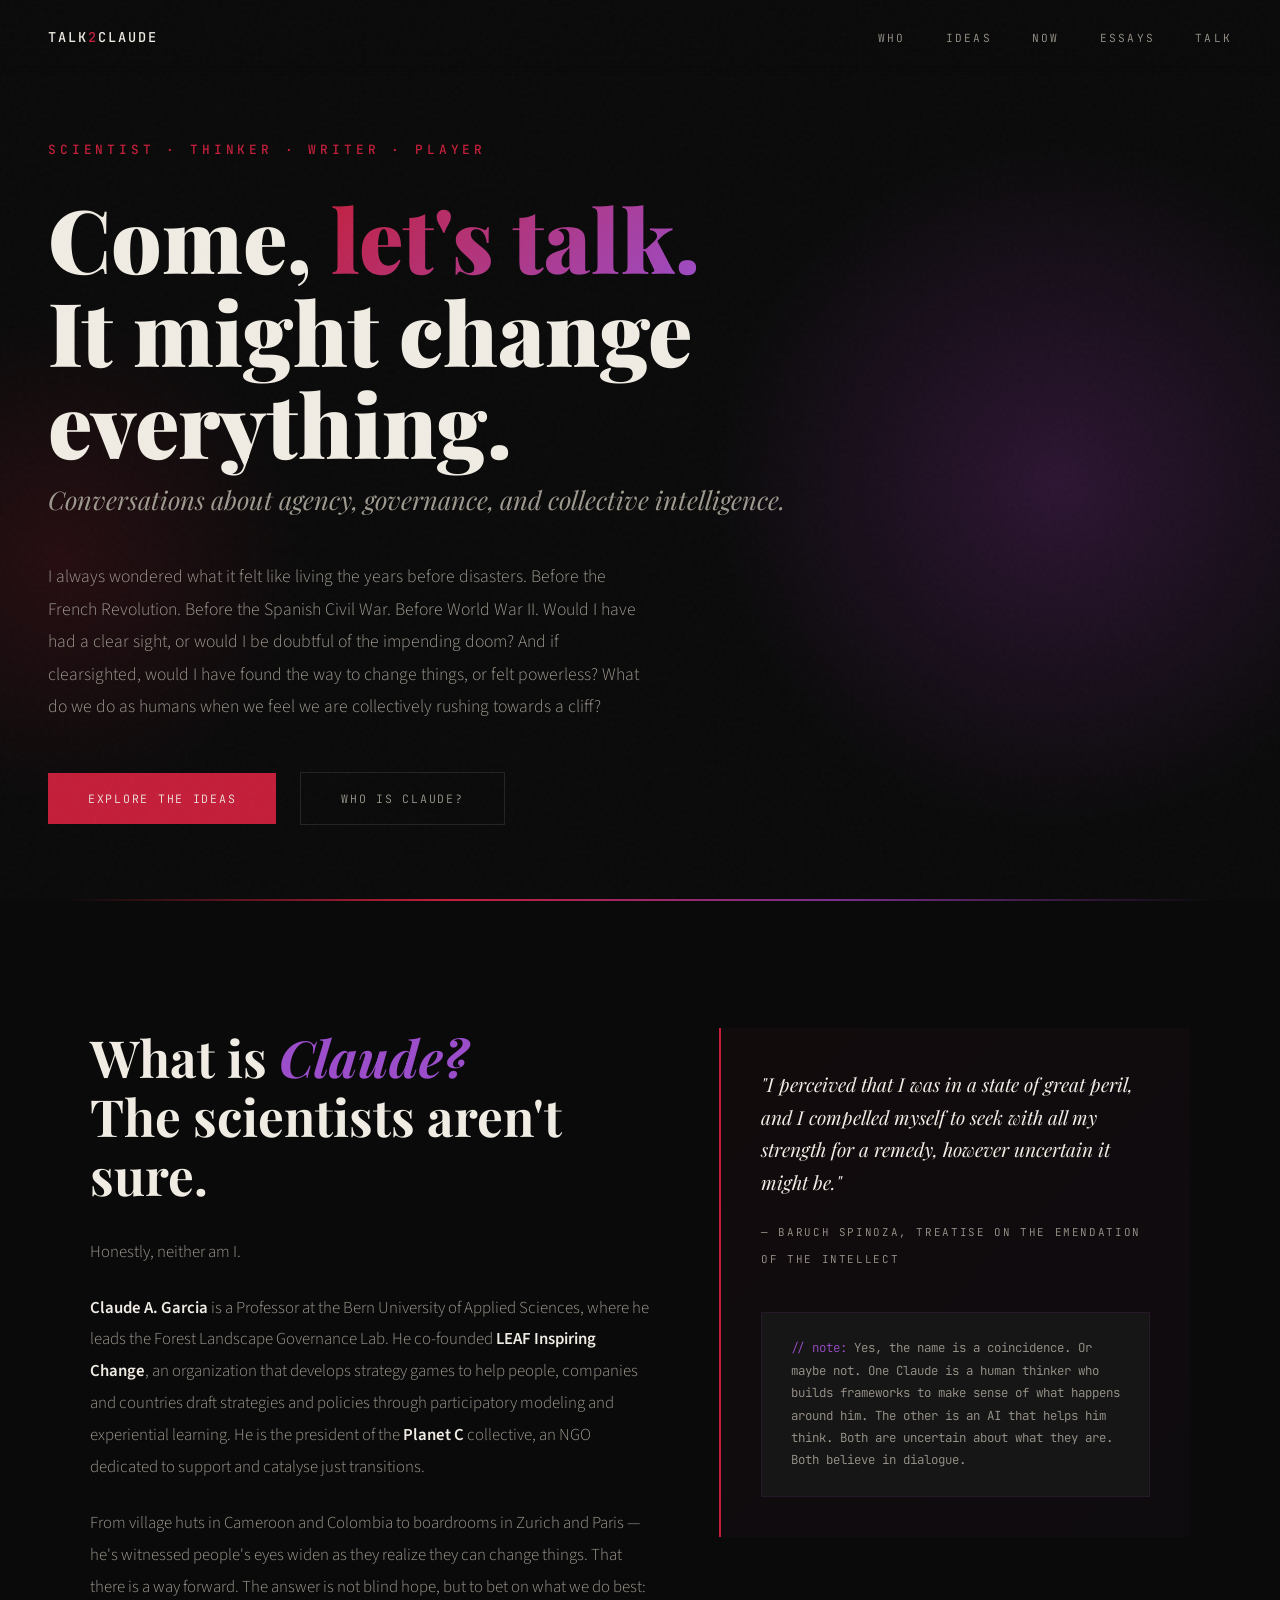
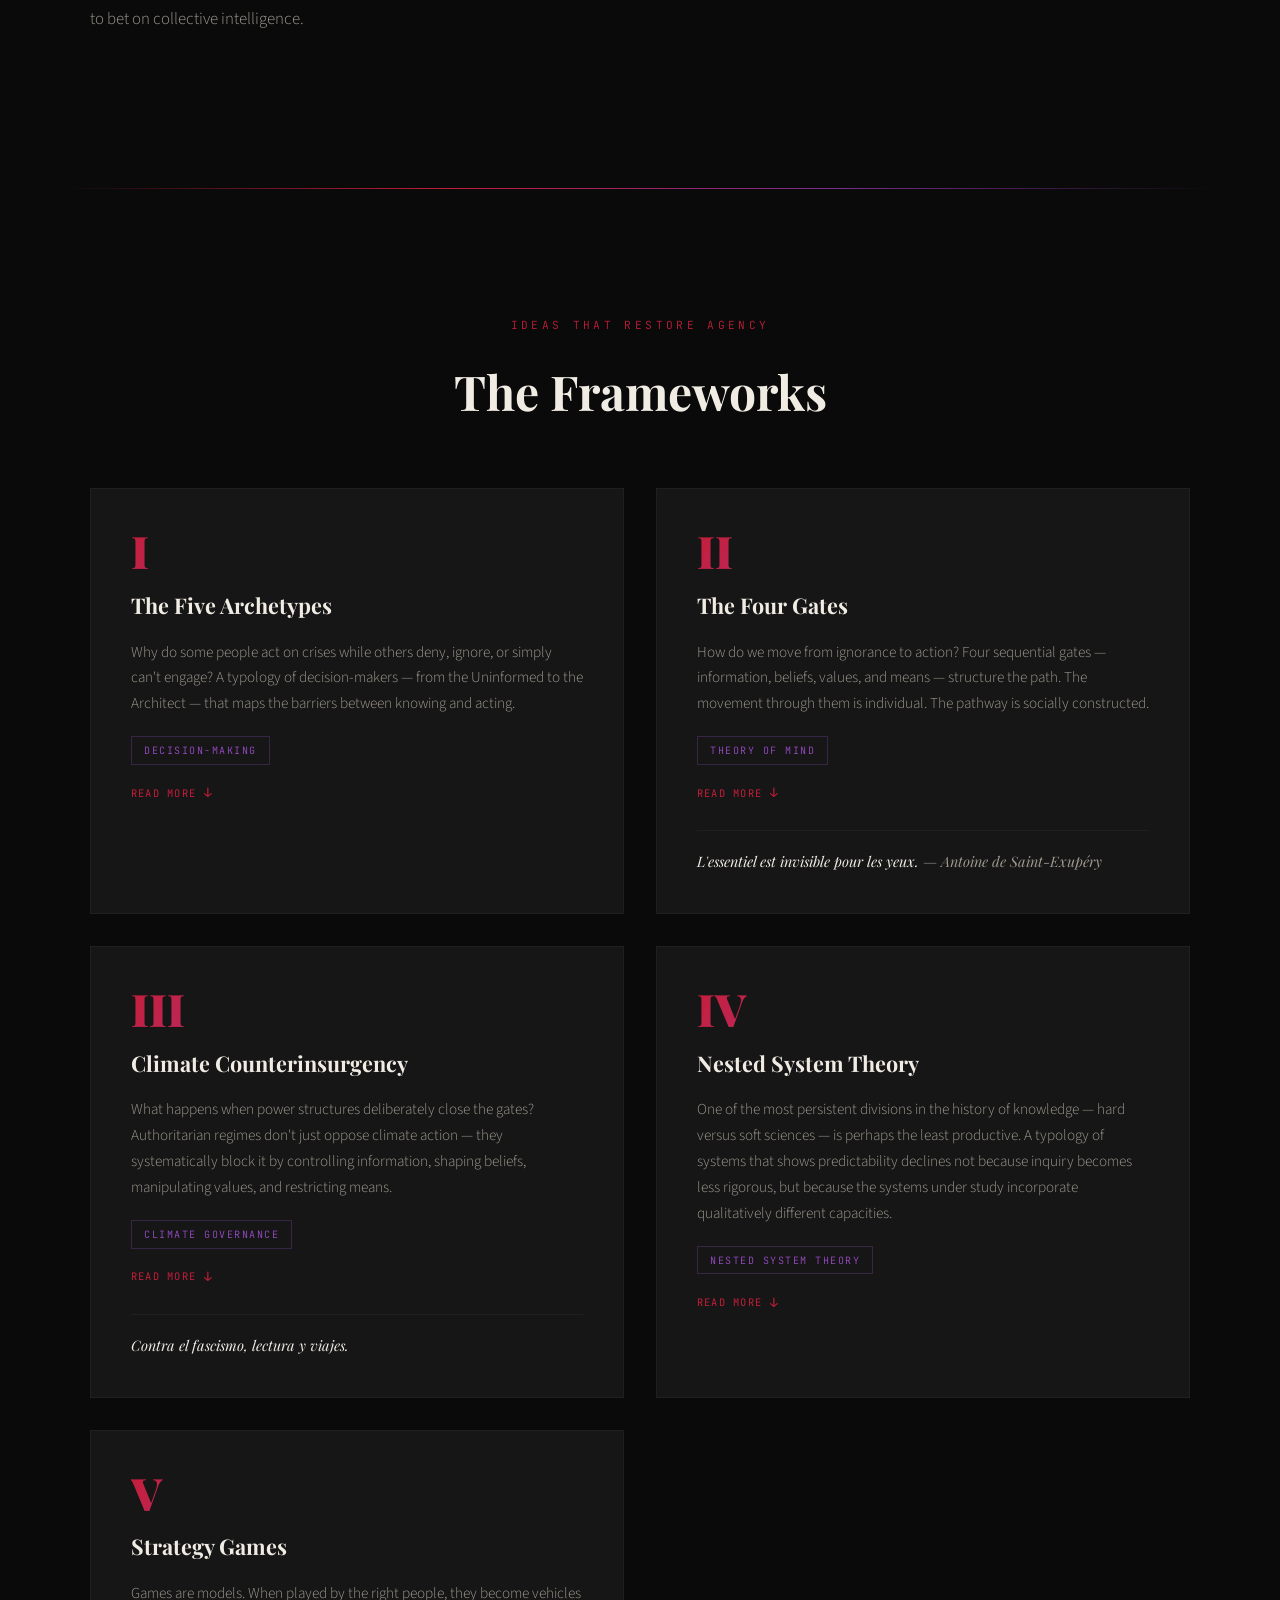
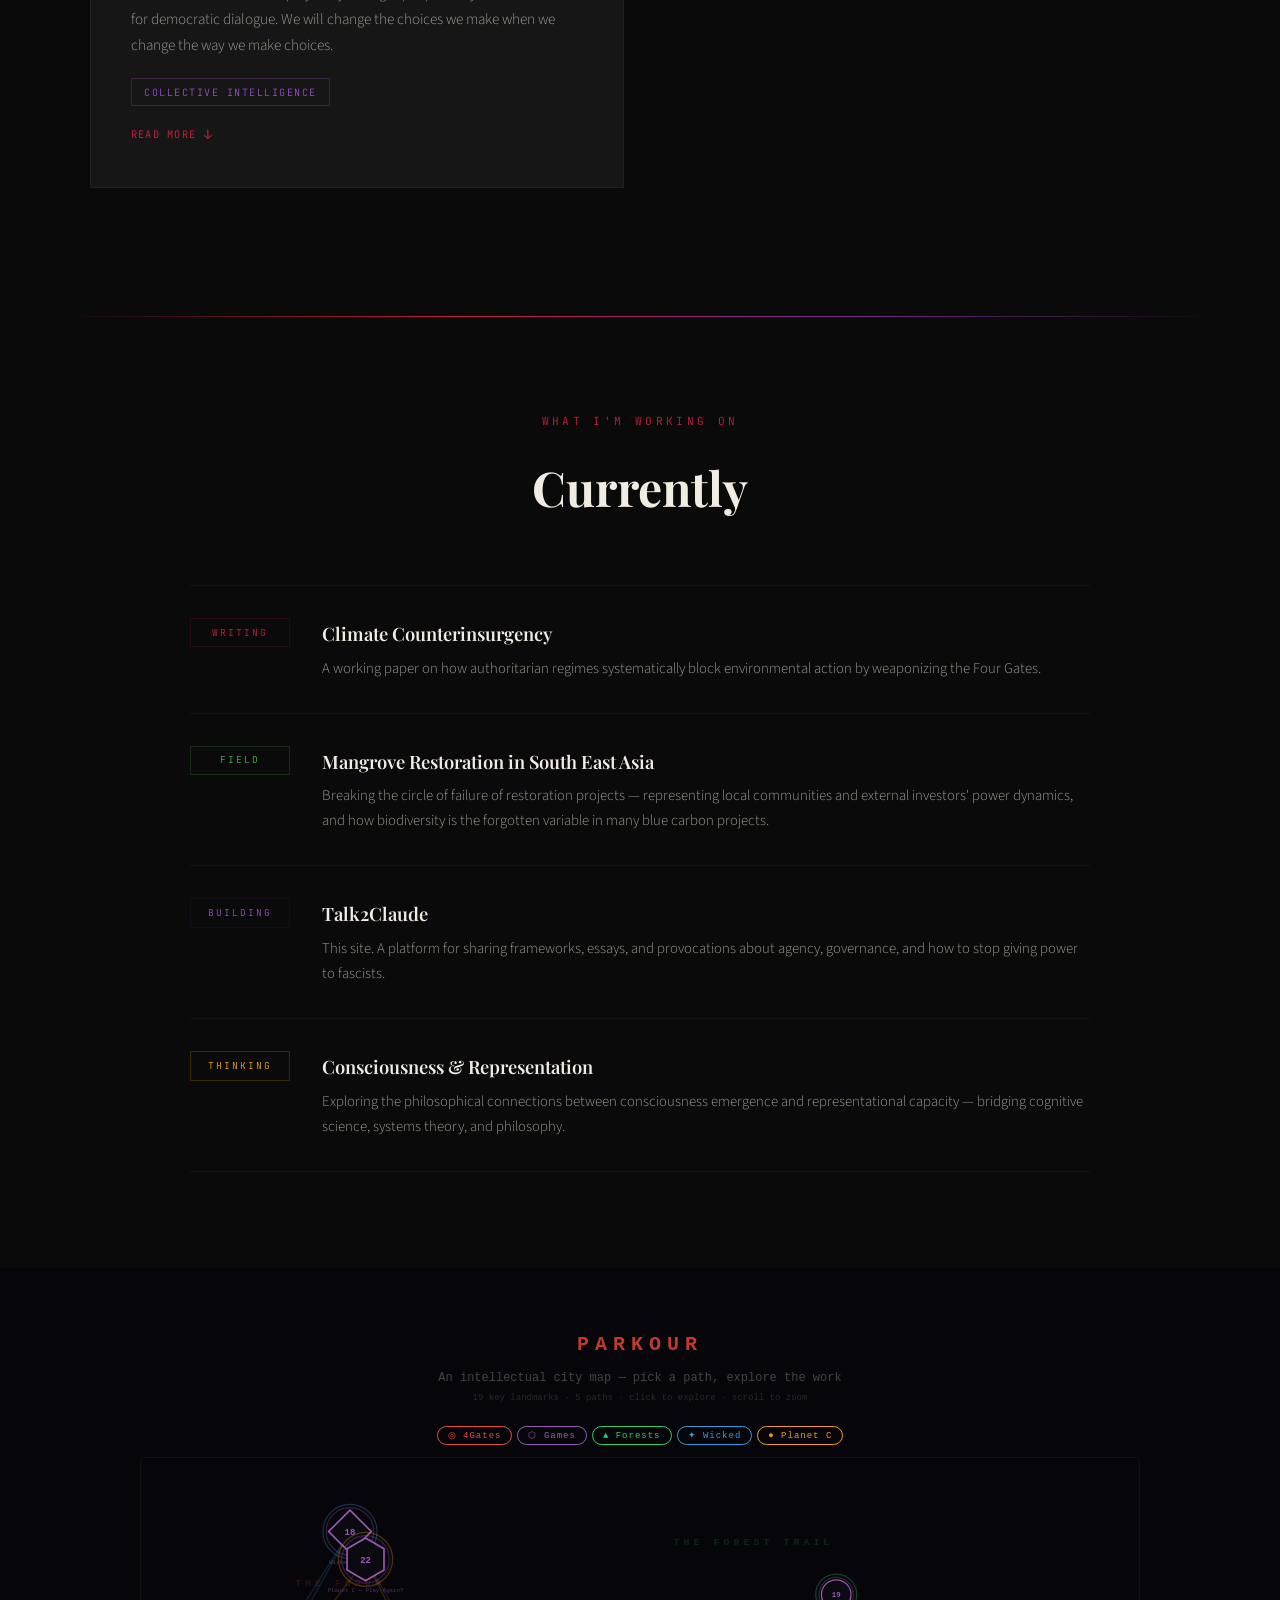
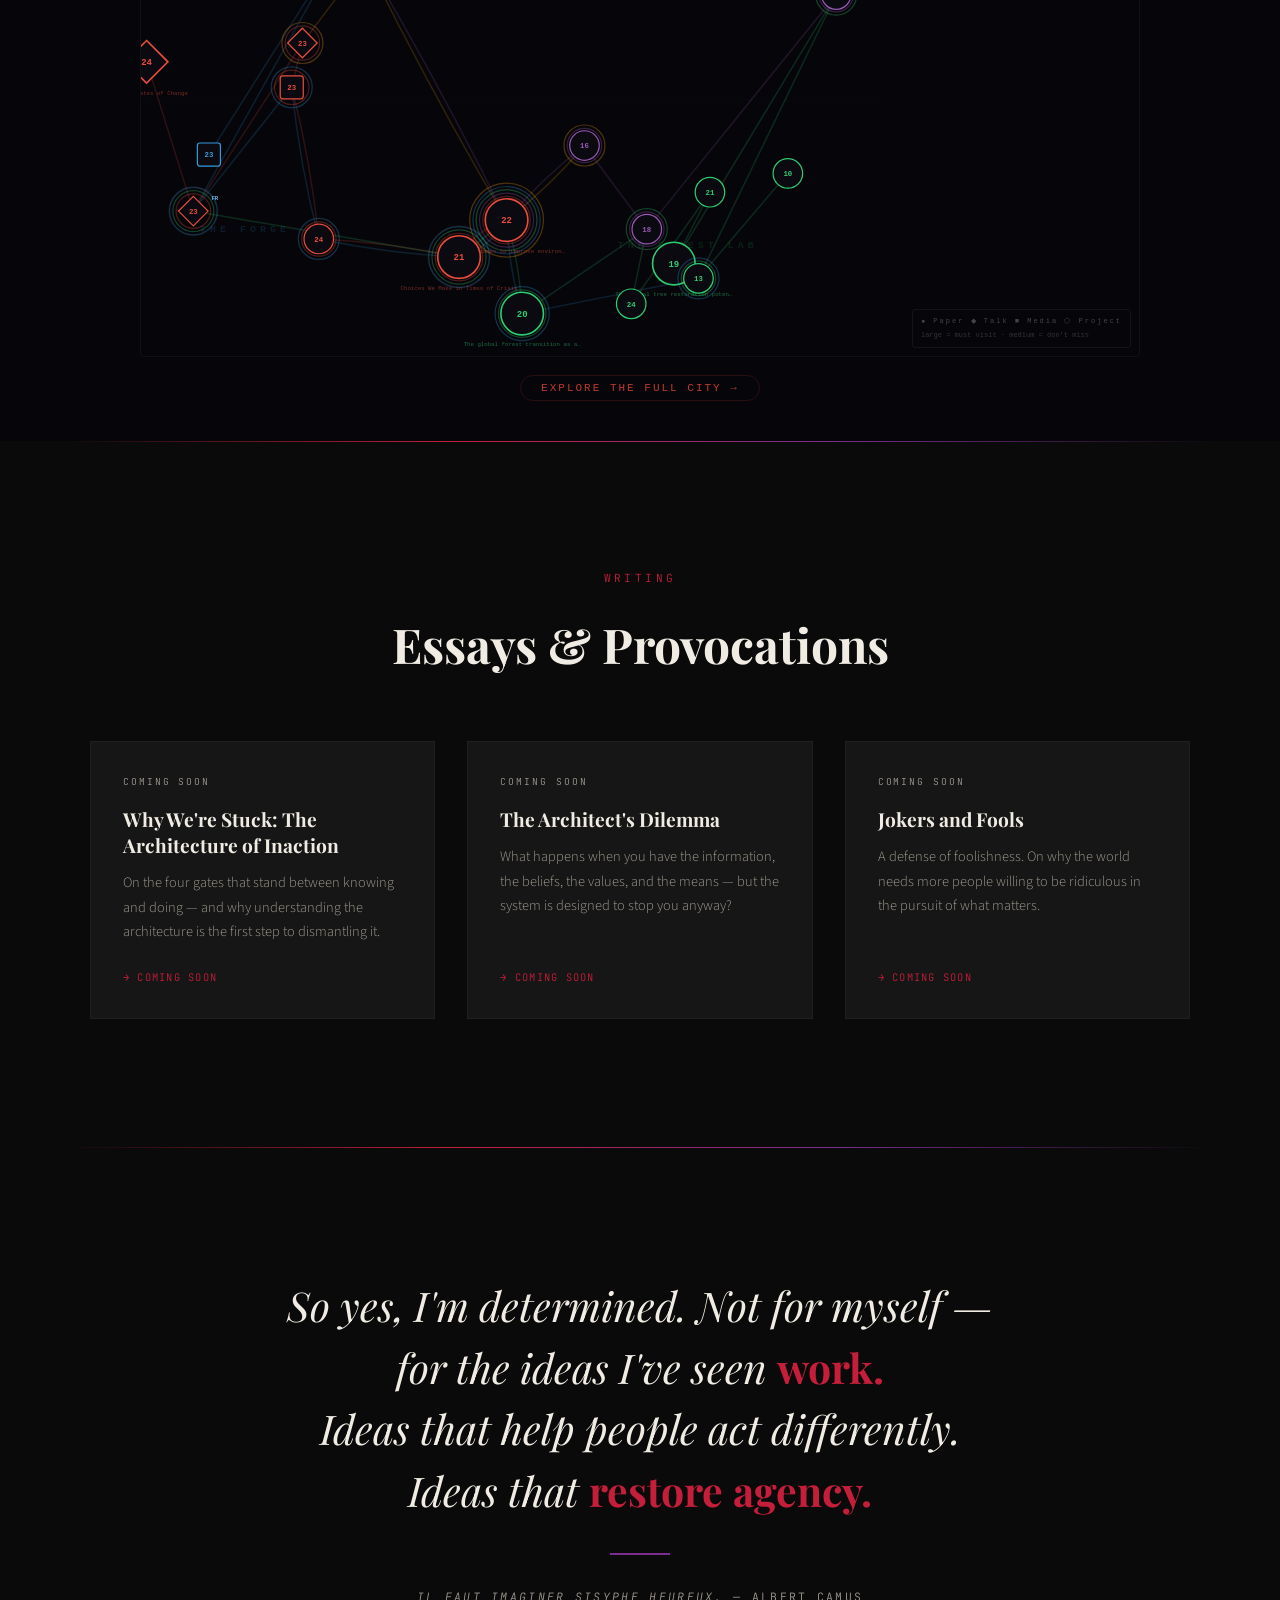
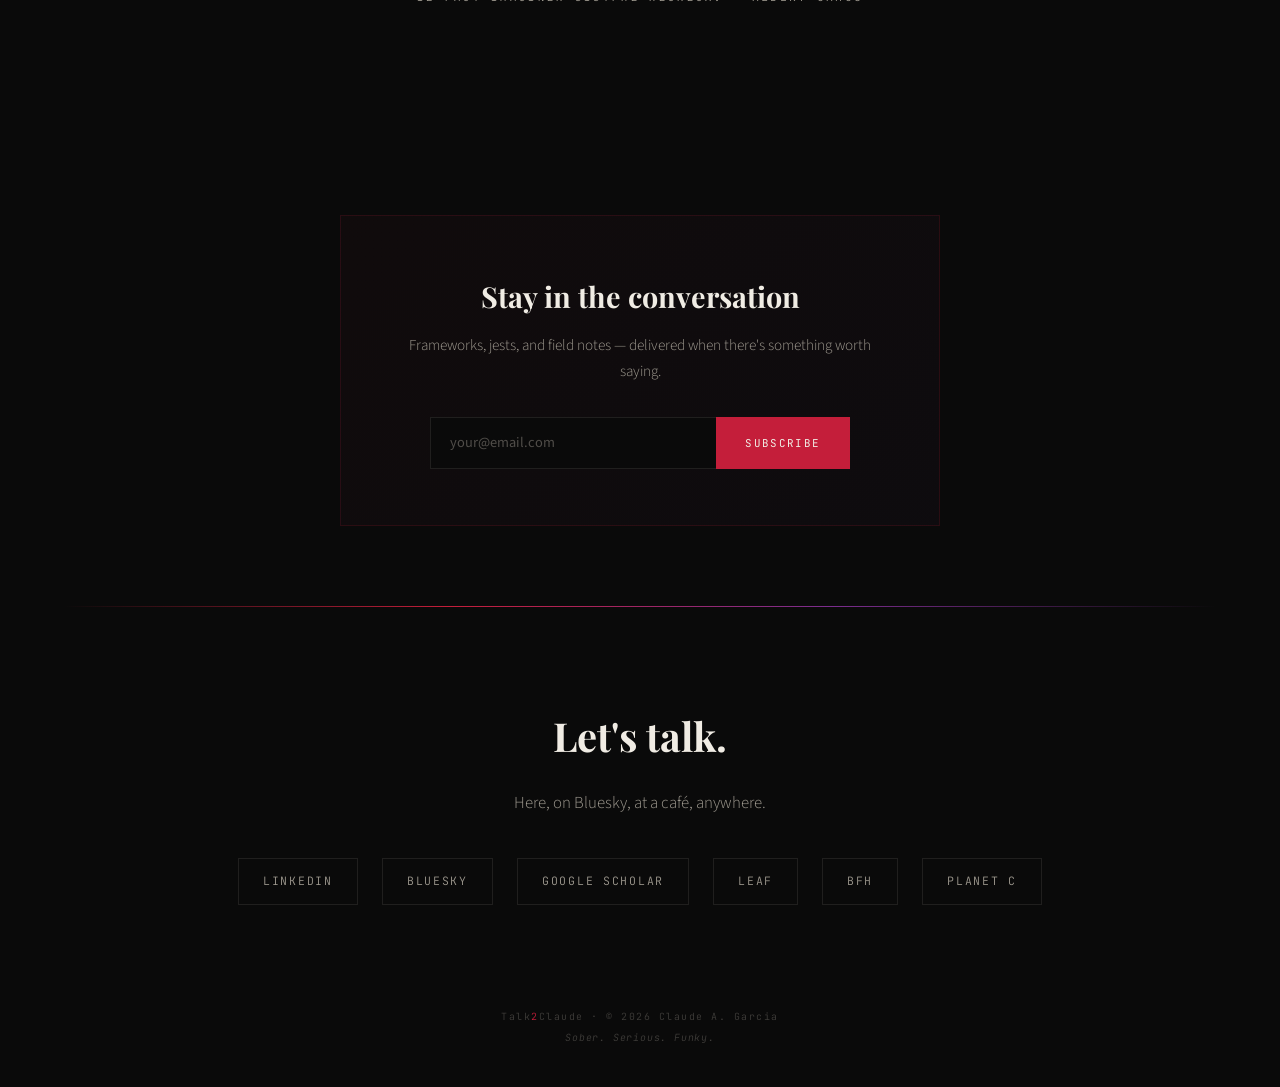
==== commit 3f50dea3: "Update index.html Embedded Rescaled Parkour" ====
--- a/index.html
+++ b/index.html
@@ -364,6 +364,7 @@
     </div>
   </div>
 </section>
+
 <!-- PARKOUR ESSENTIAL MAP — embed this section in index.html -->
 <!-- Sits between frameworks and essays sections -->
 <!-- Self-contained: no dependencies, matches dark theme -->
@@ -400,35 +401,35 @@
   planetc:{name:"Planet C",color:"#F39C12",symbol:"●"}
 };
 const PK_DISTRICTS = [
-  {name:"THE FORUM",x:170,y:190,color:"#E74C3C"},
-  {name:"THE FOREST TRAIL",x:780,y:170,color:"#2ECC71"},
-  {name:"THE FORGE",x:170,y:410,color:"#3498DB"},
-  {name:"THE FOREST LAB",x:680,y:450,color:"#27AE60"}
+  {name:"THE FORUM",x:316,y:180,color:"#E74C3C"},
+  {name:"THE FOREST TRAIL",x:820,y:130,color:"#2ECC71"},
+  {name:"THE FORGE",x:200,y:480,color:"#3498DB"},
+  {name:"THE FOREST LAB",x:740,y:500,color:"#27AE60"}
 ];
 const PK = [
-  {id:"natsus",x:309,y:362,lang:"en",sal:4,title:"Strategy games to improve environmental policymaking",venue:"Nature Sustainability, 2022",year:2022,type:"paper",paths:["archetypes","games","forests","wicked","planetc"],desc:"The flagship paper. Five paths cross here."},
-  {id:"choices",x:276,y:398,lang:"en",sal:4,title:"Choices We Make in Times of Crisis",venue:"Sustainability, 2021",year:2021,type:"paper",paths:["archetypes","forests","wicked"],desc:"The Five Archetypes framework."},
-  {id:"fourgates",x:80,y:230,lang:"en",sal:4,title:"The Four Gates of Change",venue:"TEDxZurich Countdown, 2024",year:2024,type:"talk",paths:["archetypes"],url:"https://www.youtube.com/watch?v=GO9QgiwrLbo",desc:"Have I heard? Is this real? Does it matter? Can I change this?"},
-  {id:"tedxzurich",x:221,y:147,lang:"en",sal:4,title:"Wicked Games",venue:"TEDxZurich, 2018",year:2018,type:"talk",paths:["games","wicked"],url:"https://www.youtube.com/watch?v=v362bMWL0Yw",desc:"The first TEDx. The diving metaphor."},
-  {id:"planetc",x:222,y:163,lang:"en",sal:4,title:"Planet C — Play Again?",venue:"2022–present",year:2022,type:"project",paths:["games","planetc"],desc:"Strategy game for citizens and institutions."},
-  {id:"science2019",x:468,y:420,lang:"en",sal:4,title:"The global tree restoration potential",venue:"Science, 2019",year:2019,type:"paper",paths:["forests"],desc:"7,000+ citations. Changed the conversation."},
-  {id:"oneearth",x:320,y:570,lang:"en",sal:4,title:"The global forest transition as a human affair",venue:"One Earth, 2020",year:2020,type:"paper",paths:["forests","wicked"],desc:"Forest transitions are social, not ecological."},
-  {id:"counterinsurgency",x:183,y:378,lang:"en",sal:3,title:"Climate Counterinsurgency",venue:"Zenodo, 2024",year:2024,type:"paper",paths:["archetypes","wicked"],desc:"Amartya Sen meets climate action."},
-  {id:"fabrique",x:104,y:359,lang:"fr",sal:3,title:"Gouverner la forêt à l'heure de la transition",venue:"La Fabrique de la Cité, 2023",year:2023,type:"talk",paths:["archetypes","forests","wicked"],desc:"Three paths cross here."},
-  {id:"researchfeatures",x:161,y:253,lang:"en",sal:3,title:"Why facts are not enough",venue:"Research Features, 2023",year:2023,type:"media",paths:["archetypes","wicked"],desc:"The Five Archetypes explained."},
-  {id:"swissfound",x:167,y:227,lang:"en",sal:3,title:"Wake up Call",venue:"SwissFoundations, 2023",year:2023,type:"talk",paths:["archetypes","planetc"],desc:"13 billion USD in the room."},
-  {id:"tree",x:457,y:377,lang:"en",sal:3,title:"Games as Tools to Address Conservation Conflicts",venue:"TREE, 2018",year:2018,type:"paper",paths:["games","forests"],desc:"The academic backbone."},
-  {id:"gaia",x:439,y:298,lang:"en",sal:3,title:"Learning Begins When the Game Is Over",venue:"GAIA, 2016",year:2016,type:"paper",paths:["games","planetc"],desc:"The methodological manifesto."},
-  {id:"hunting",x:900,y:187,lang:"en",sal:3,title:"Hunting in times of change",venue:"Frontiers Ecol Evol, 2019",year:2019,type:"paper",paths:["games","forests"],desc:"Colombian Amazon fieldwork."},
-  {id:"consbio2010",x:860,y:307,lang:"en",sal:3,title:"Biodiversity in coffee agroforests",venue:"Conservation Biology, 2010",year:2010,type:"paper",paths:["forests"],desc:"Where it all began."},
-  {id:"nature2021",x:669,y:350,lang:"en",sal:3,title:"Unveiling African rainforest composition",venue:"Nature, 2021",year:2021,type:"paper",paths:["forests"],desc:"Published in Nature."},
-  {id:"frontiers2024",x:454,y:562,lang:"en",sal:3,title:"Forest transitions: restoration to conservation",venue:"Frontiers FGC, 2024",year:2024,type:"paper",paths:["forests"],desc:"The latest framework."},
-  {id:"lemondewicked",x:104,y:303,lang:"en",sal:3,title:"Energy transition & pension reform are wicked problems",venue:"Le Monde, 2023",year:2023,type:"media",paths:["wicked"],desc:"Post-normal science meets politics."},
-  {id:"pnas2013",x:482,y:443,lang:"en",sal:3,title:"Ten principles for a landscape approach",venue:"PNAS, 2013",year:2013,type:"paper",paths:["forests","wicked"],desc:"Foundational framework."}
+  {id:"natsus",x:519,y:466,lang:"en",sal:4,title:"Strategy games to improve environmental policymaking",venue:"Nature Sustainability, 2022",year:2022,type:"paper",paths:["archetypes","games","forests","wicked","planetc"],desc:"The flagship paper. Five paths cross here."},
+  {id:"choices",x:461,y:511,lang:"en",sal:4,title:"Choices We Make in Times of Crisis",venue:"Sustainability, 2021",year:2021,type:"paper",paths:["archetypes","forests","wicked"],desc:"The Five Archetypes framework."},
+  {id:"fourgates",x:80,y:273,lang:"en",sal:4,title:"The Four Gates of Change",venue:"TEDxZurich Countdown, 2024",year:2024,type:"talk",paths:["archetypes"],url:"https://www.youtube.com/watch?v=GO9QgiwrLbo",desc:"Have I heard? Is this real? Does it matter? Can I change this?"},
+  {id:"tedxzurich",x:328,y:114,lang:"en",sal:4,title:"Wicked Games",venue:"TEDxZurich, 2018",year:2018,type:"talk",paths:["games","wicked"],url:"https://www.youtube.com/watch?v=v362bMWL0Yw",desc:"The first TEDx. The diving metaphor."},
+  {id:"planetc",x:347,y:148,lang:"en",sal:4,title:"Planet C — Play Again?",venue:"2022–present",year:2022,type:"project",paths:["games","planetc"],desc:"Strategy game for citizens and institutions."},
+  {id:"science2019",x:723,y:519,lang:"en",sal:4,title:"The global tree restoration potential",venue:"Science, 2019",year:2019,type:"paper",paths:["forests"],desc:"7,000+ citations. Changed the conversation."},
+  {id:"oneearth",x:538,y:580,lang:"en",sal:4,title:"The global forest transition as a human affair",venue:"One Earth, 2020",year:2020,type:"paper",paths:["forests","wicked"],desc:"Forest transitions are social, not ecological."},
+  {id:"counterinsurgency",x:290,y:489,lang:"en",sal:3,title:"Climate Counterinsurgency",venue:"Zenodo, 2024",year:2024,type:"paper",paths:["archetypes","wicked"],desc:"Amartya Sen meets climate action."},
+  {id:"fabrique",x:137,y:455,lang:"fr",sal:3,title:"Gouverner la forêt à l'heure de la transition",venue:"La Fabrique de la Cité, 2023",year:2023,type:"talk",paths:["archetypes","forests","wicked"],desc:"Three paths cross here."},
+  {id:"researchfeatures",x:257,y:304,lang:"en",sal:3,title:"Why facts are not enough",venue:"Research Features, 2023",year:2023,type:"media",paths:["archetypes","wicked"],desc:"The Five Archetypes explained."},
+  {id:"swissfound",x:270,y:250,lang:"en",sal:3,title:"Wake up Call",venue:"SwissFoundations, 2023",year:2023,type:"talk",paths:["archetypes","planetc"],desc:"13 billion USD in the room."},
+  {id:"tree",x:690,y:477,lang:"en",sal:3,title:"Games as Tools to Address Conservation Conflicts",venue:"TREE, 2018",year:2018,type:"paper",paths:["games","forests"],desc:"The academic backbone."},
+  {id:"gaia",x:614,y:375,lang:"en",sal:3,title:"Learning Begins When the Game Is Over",venue:"GAIA, 2016",year:2016,type:"paper",paths:["games","planetc"],desc:"The methodological manifesto."},
+  {id:"hunting",x:921,y:191,lang:"en",sal:3,title:"Hunting in times of change",venue:"Frontiers Ecol Evol, 2019",year:2019,type:"paper",paths:["games","forests"],desc:"Colombian Amazon fieldwork."},
+  {id:"consbio2010",x:862,y:409,lang:"en",sal:3,title:"Biodiversity in coffee agroforests",venue:"Conservation Biology, 2010",year:2010,type:"paper",paths:["forests"],desc:"Where it all began."},
+  {id:"nature2021",x:767,y:432,lang:"en",sal:3,title:"Unveiling African rainforest composition",venue:"Nature, 2021",year:2021,type:"paper",paths:["forests"],desc:"Published in Nature."},
+  {id:"frontiers2024",x:671,y:568,lang:"en",sal:3,title:"Forest transitions: restoration to conservation",venue:"Frontiers FGC, 2024",year:2024,type:"paper",paths:["forests"],desc:"The latest framework."},
+  {id:"lemondewicked",x:156,y:386,lang:"en",sal:3,title:"Energy transition & pension reform are wicked problems",venue:"Le Monde, 2023",year:2023,type:"media",paths:["wicked"],desc:"Post-normal science meets politics."},
+  {id:"pnas2013",x:753,y:537,lang:"en",sal:3,title:"Ten principles for a landscape approach",venue:"PNAS, 2013",year:2013,type:"paper",paths:["forests","wicked"],desc:"Foundational framework."}
 ];
 
 const pkMap={};PK.forEach(n=>pkMap[n.id]=n);
-let pkActive=new Set(),pkSel=null,pkPan={x:0,y:0},pkZoom=1,pkPanning=false,pkLastM={x:0,y:0};
+let pkActive=new Set(),pkSel=null,pkPan={x:-60,y:-20},pkZoom=0.82,pkPanning=false,pkLastM={x:0,y:0};
 
 function pkEdges(){
   const edges=[];
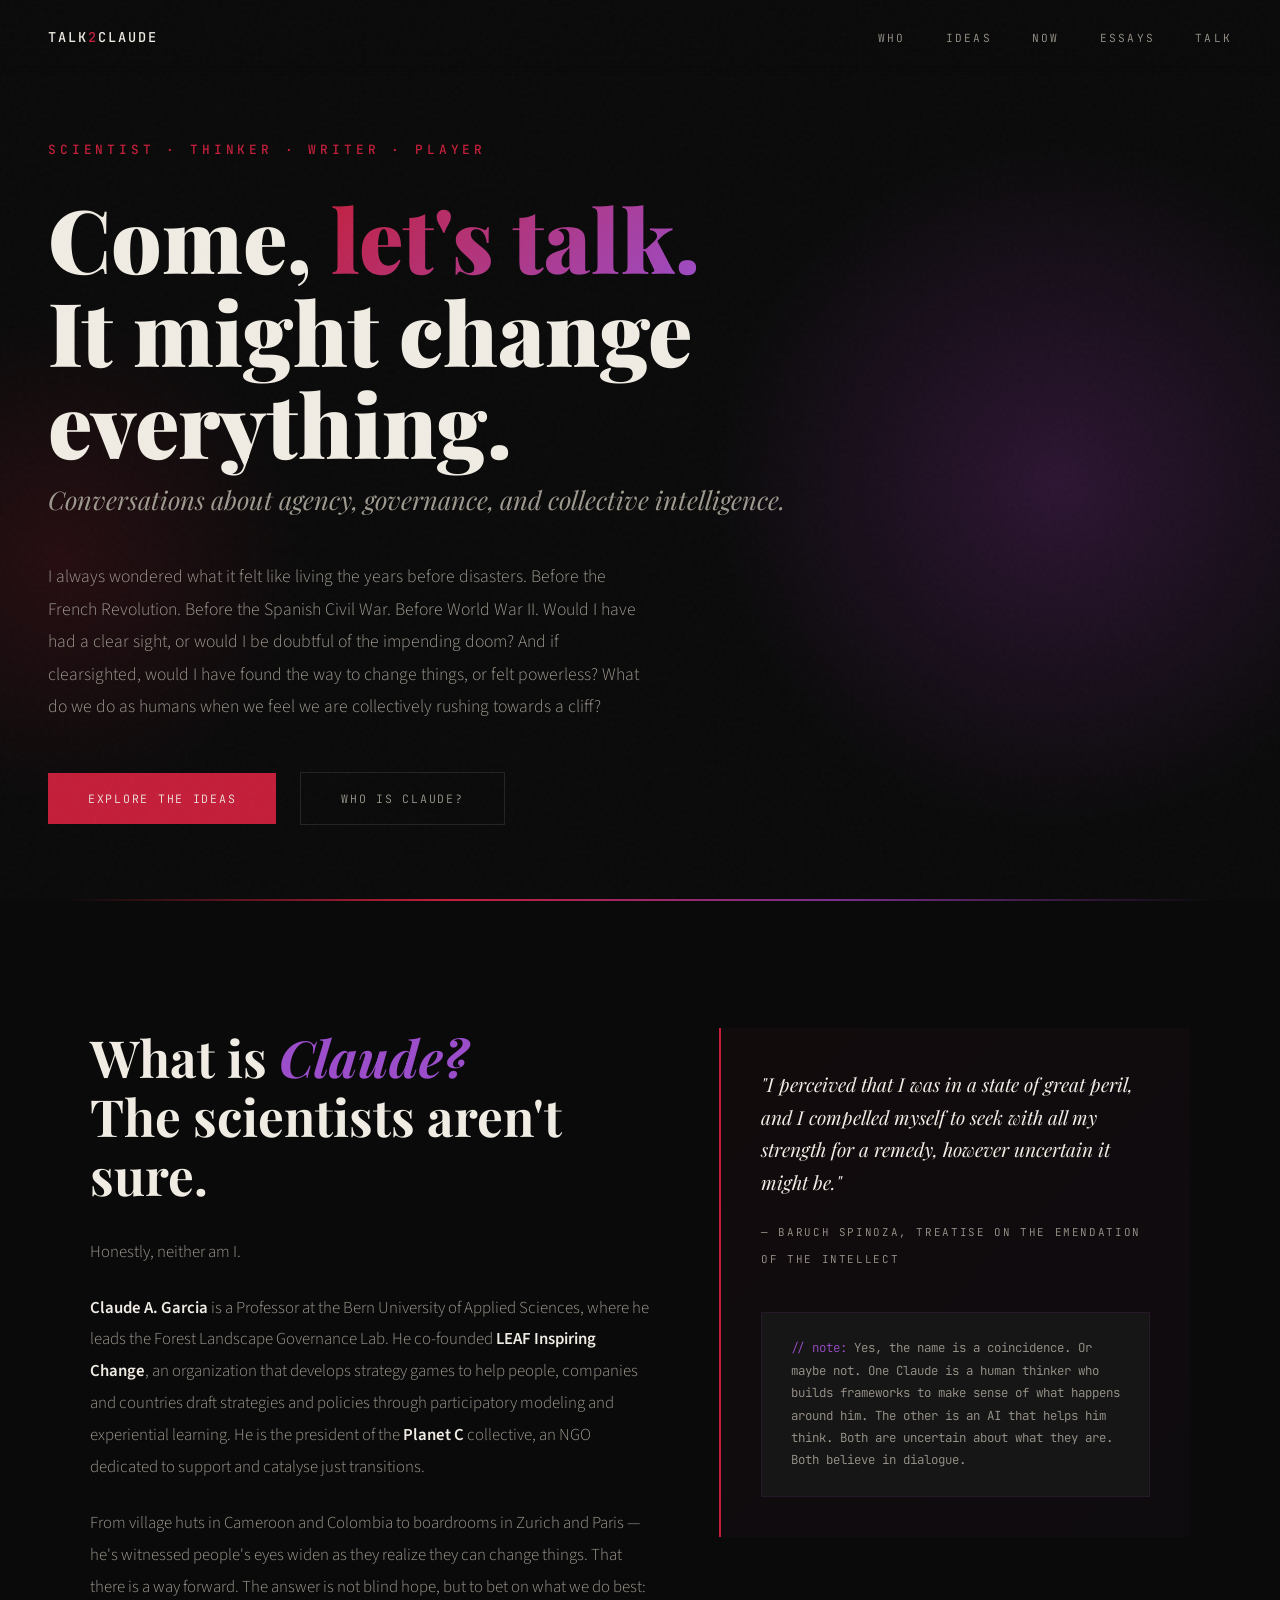
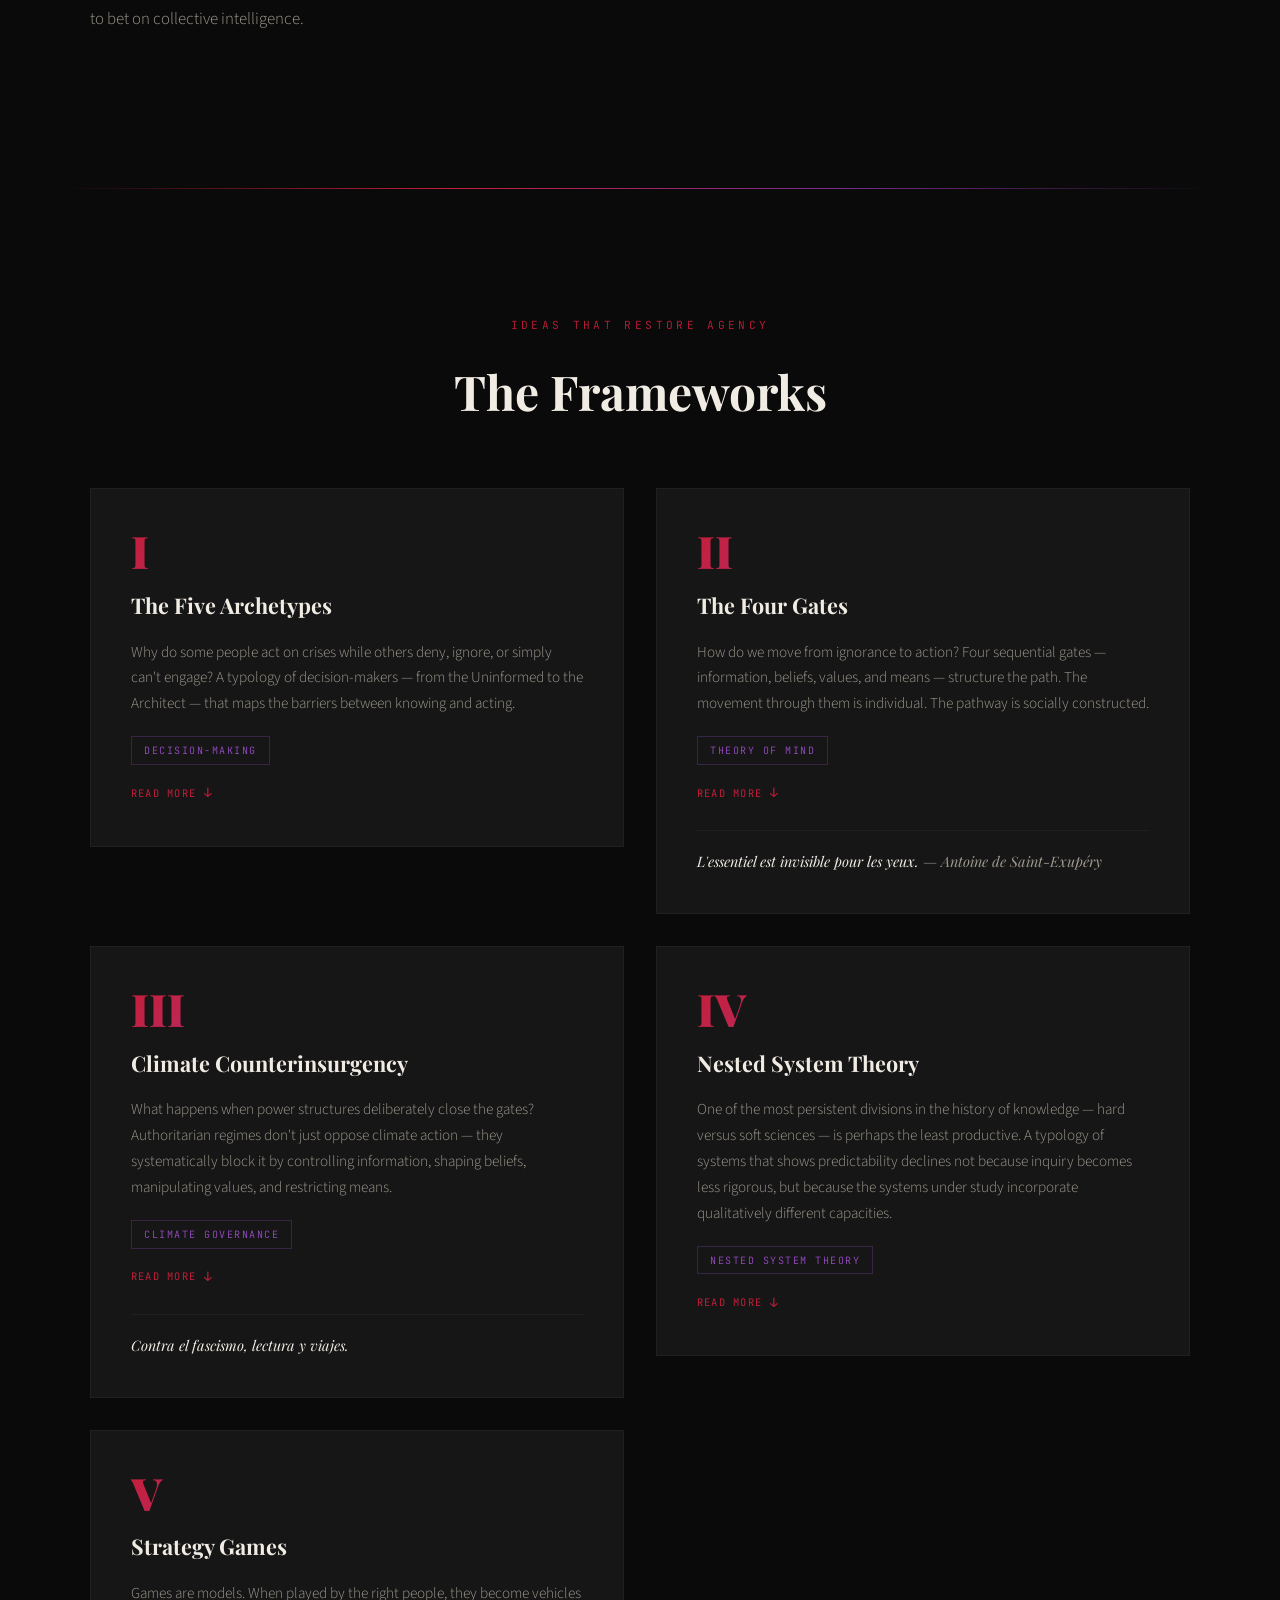
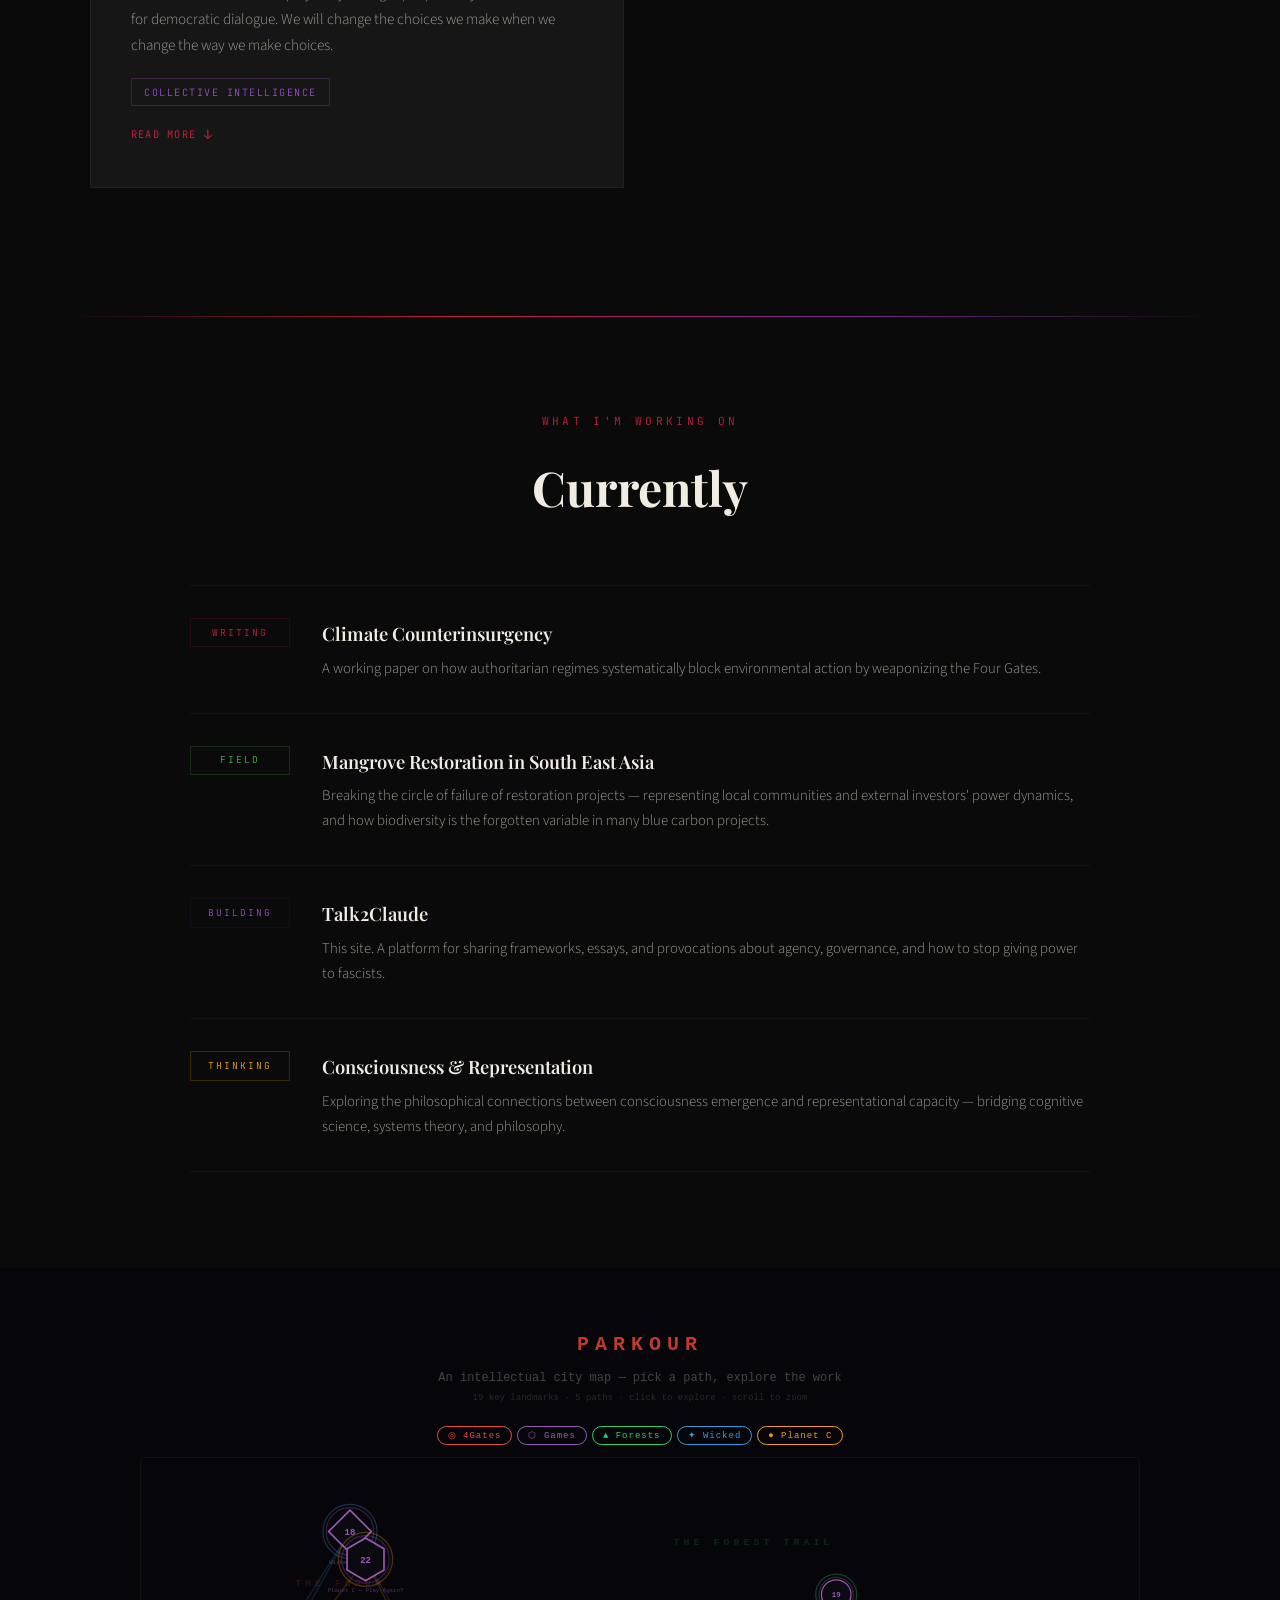
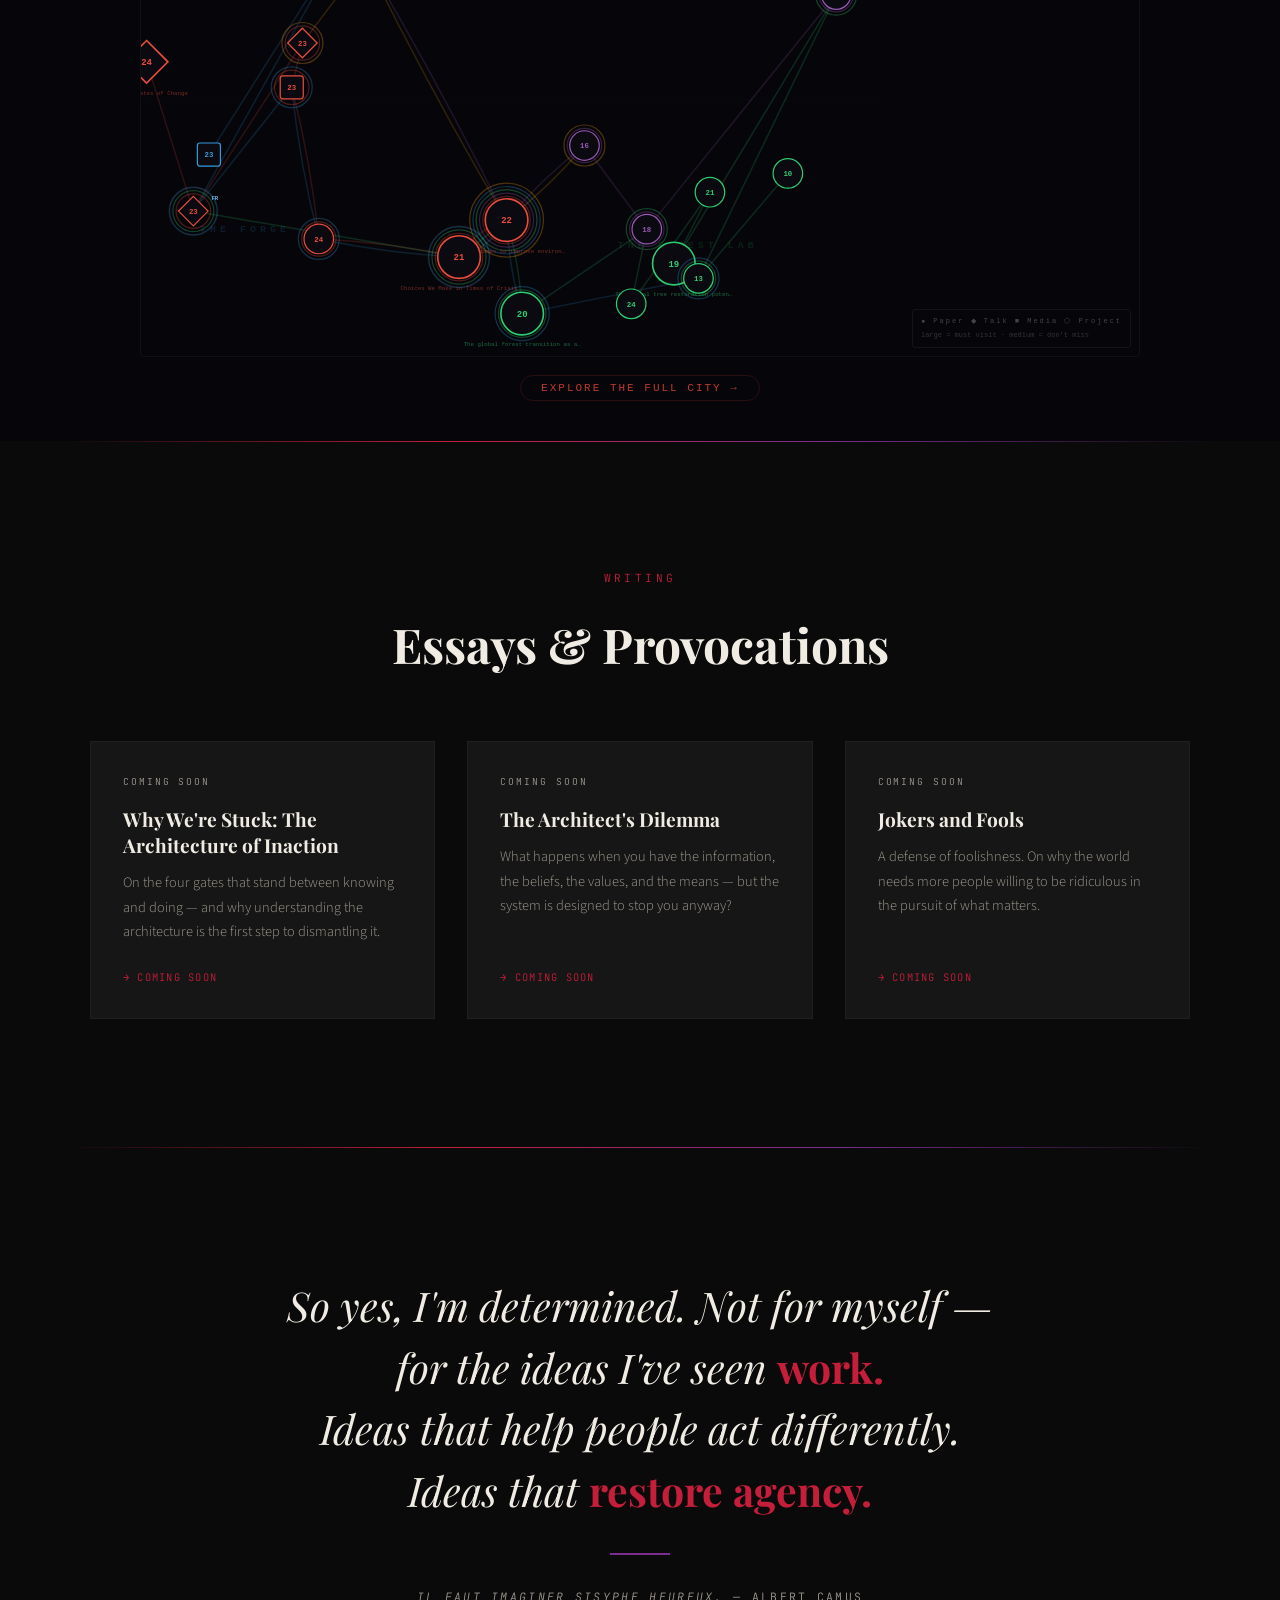
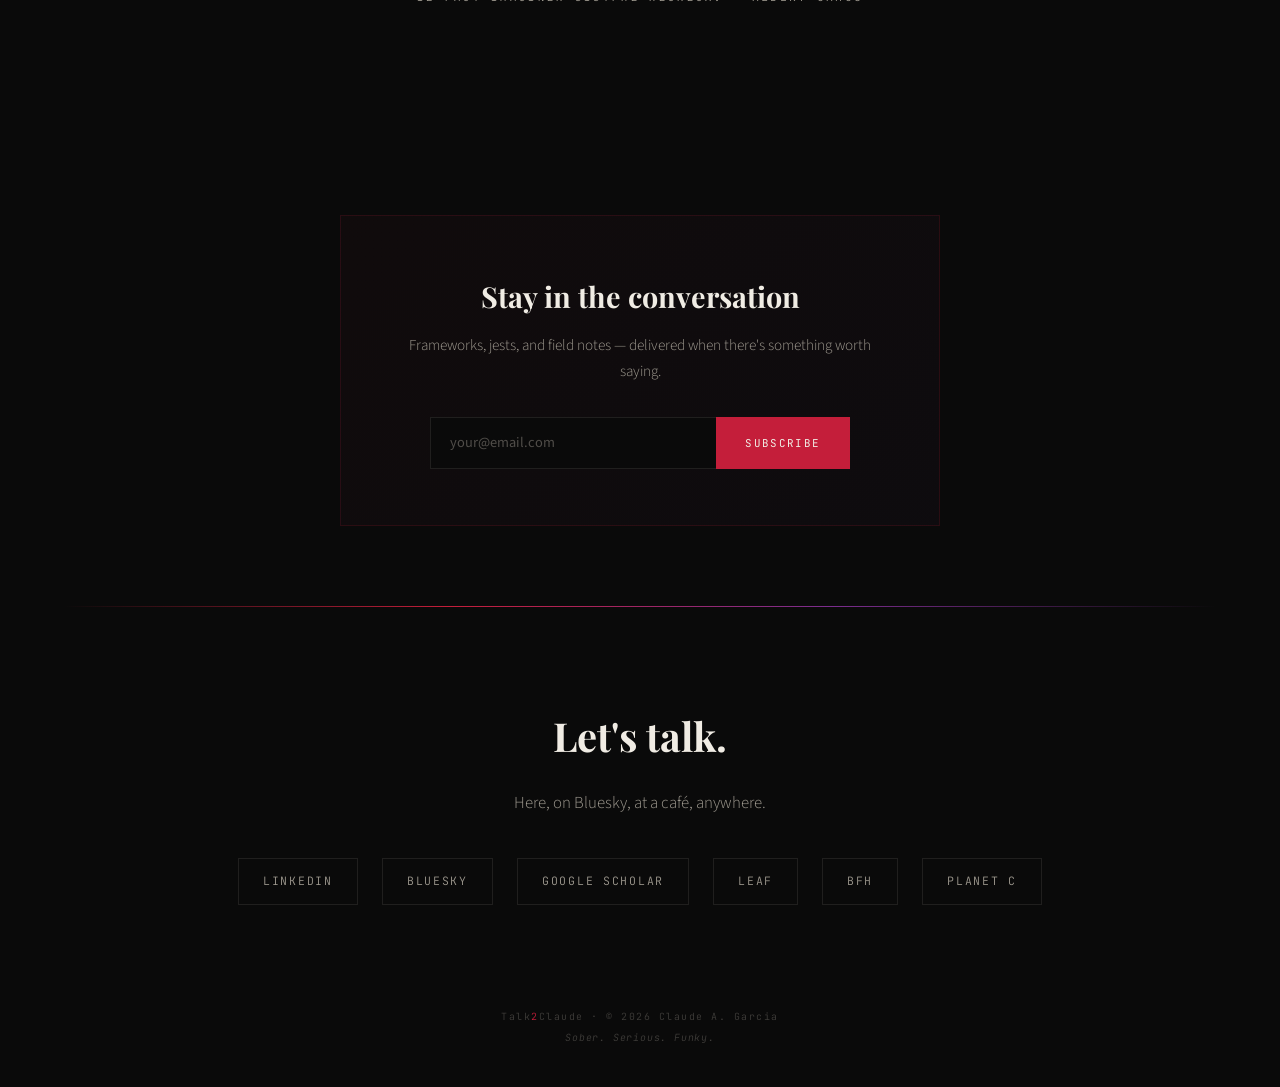
==== commit 42d6fbc4: "Update index.html Spiral Icon in the tab" ====
--- a/index.html
+++ b/index.html
@@ -12,6 +12,10 @@
   <link rel="canonical" href="https://talk2claude.com">
   <link href="https://fonts.googleapis.com/css2?family=Playfair+Display:ital,wght@0,400;0,700;0,900;1,400;1,700&family=JetBrains+Mono:wght@300;400;500&family=Source+Sans+3:wght@300;400;600;700&display=swap" rel="stylesheet">
   <link rel="stylesheet" href="css/style.css">
+  <link rel="icon" href="/favicon.ico">
+<link rel="icon" type="image/png" sizes="32x32" href="/favicon-32x32.png">
+<link rel="icon" type="image/png" sizes="16x16" href="/favicon-16x16.png">
+<link rel="apple-touch-icon" sizes="180x180" href="/apple-touch-icon.png">
 </head>
 <body>
 
@@ -364,8 +368,8 @@
     </div>
   </div>
 </section>
-
-<!-- PARKOUR ESSENTIAL MAP — embed this section in index.html -->
+<!-- ═══════════════════════ PARKOUR ═══════════════════════ -->
+  <!-- PARKOUR ESSENTIAL MAP — embed this section in index.html -->
 <!-- Sits between frameworks and essays sections -->
 <!-- Self-contained: no dependencies, matches dark theme -->
 
@@ -407,25 +411,25 @@
   {name:"THE FOREST LAB",x:740,y:500,color:"#27AE60"}
 ];
 const PK = [
-  {id:"natsus",x:519,y:466,lang:"en",sal:4,title:"Strategy games to improve environmental policymaking",venue:"Nature Sustainability, 2022",year:2022,type:"paper",paths:["archetypes","games","forests","wicked","planetc"],desc:"The flagship paper. Five paths cross here."},
-  {id:"choices",x:461,y:511,lang:"en",sal:4,title:"Choices We Make in Times of Crisis",venue:"Sustainability, 2021",year:2021,type:"paper",paths:["archetypes","forests","wicked"],desc:"The Five Archetypes framework."},
+  {id:"natsus",x:519,y:466,lang:"en",sal:4,title:"Strategy games to improve environmental policymaking",venue:"Nature Sustainability, 2022",year:2022,type:"paper",paths:["archetypes","games","forests","wicked","planetc"],url:"https://doi.org/10.1038/s41893-022-00881-0",desc:"The flagship paper. Five paths cross here."},
+  {id:"choices",x:461,y:511,lang:"en",sal:4,title:"Choices We Make in Times of Crisis",venue:"Sustainability, 2021",year:2021,type:"paper",paths:["archetypes","forests","wicked"],url:"https://doi.org/10.3390/su13063578",desc:"The Five Archetypes framework."},
   {id:"fourgates",x:80,y:273,lang:"en",sal:4,title:"The Four Gates of Change",venue:"TEDxZurich Countdown, 2024",year:2024,type:"talk",paths:["archetypes"],url:"https://www.youtube.com/watch?v=GO9QgiwrLbo",desc:"Have I heard? Is this real? Does it matter? Can I change this?"},
   {id:"tedxzurich",x:328,y:114,lang:"en",sal:4,title:"Wicked Games",venue:"TEDxZurich, 2018",year:2018,type:"talk",paths:["games","wicked"],url:"https://www.youtube.com/watch?v=v362bMWL0Yw",desc:"The first TEDx. The diving metaphor."},
-  {id:"planetc",x:347,y:148,lang:"en",sal:4,title:"Planet C — Play Again?",venue:"2022–present",year:2022,type:"project",paths:["games","planetc"],desc:"Strategy game for citizens and institutions."},
-  {id:"science2019",x:723,y:519,lang:"en",sal:4,title:"The global tree restoration potential",venue:"Science, 2019",year:2019,type:"paper",paths:["forests"],desc:"7,000+ citations. Changed the conversation."},
-  {id:"oneearth",x:538,y:580,lang:"en",sal:4,title:"The global forest transition as a human affair",venue:"One Earth, 2020",year:2020,type:"paper",paths:["forests","wicked"],desc:"Forest transitions are social, not ecological."},
-  {id:"counterinsurgency",x:290,y:489,lang:"en",sal:3,title:"Climate Counterinsurgency",venue:"Zenodo, 2024",year:2024,type:"paper",paths:["archetypes","wicked"],desc:"Amartya Sen meets climate action."},
-  {id:"fabrique",x:137,y:455,lang:"fr",sal:3,title:"Gouverner la forêt à l'heure de la transition",venue:"La Fabrique de la Cité, 2023",year:2023,type:"talk",paths:["archetypes","forests","wicked"],desc:"Three paths cross here."},
-  {id:"researchfeatures",x:257,y:304,lang:"en",sal:3,title:"Why facts are not enough",venue:"Research Features, 2023",year:2023,type:"media",paths:["archetypes","wicked"],desc:"The Five Archetypes explained."},
-  {id:"swissfound",x:270,y:250,lang:"en",sal:3,title:"Wake up Call",venue:"SwissFoundations, 2023",year:2023,type:"talk",paths:["archetypes","planetc"],desc:"13 billion USD in the room."},
-  {id:"tree",x:690,y:477,lang:"en",sal:3,title:"Games as Tools to Address Conservation Conflicts",venue:"TREE, 2018",year:2018,type:"paper",paths:["games","forests"],desc:"The academic backbone."},
-  {id:"gaia",x:614,y:375,lang:"en",sal:3,title:"Learning Begins When the Game Is Over",venue:"GAIA, 2016",year:2016,type:"paper",paths:["games","planetc"],desc:"The methodological manifesto."},
-  {id:"hunting",x:921,y:191,lang:"en",sal:3,title:"Hunting in times of change",venue:"Frontiers Ecol Evol, 2019",year:2019,type:"paper",paths:["games","forests"],desc:"Colombian Amazon fieldwork."},
-  {id:"consbio2010",x:862,y:409,lang:"en",sal:3,title:"Biodiversity in coffee agroforests",venue:"Conservation Biology, 2010",year:2010,type:"paper",paths:["forests"],desc:"Where it all began."},
-  {id:"nature2021",x:767,y:432,lang:"en",sal:3,title:"Unveiling African rainforest composition",venue:"Nature, 2021",year:2021,type:"paper",paths:["forests"],desc:"Published in Nature."},
-  {id:"frontiers2024",x:671,y:568,lang:"en",sal:3,title:"Forest transitions: restoration to conservation",venue:"Frontiers FGC, 2024",year:2024,type:"paper",paths:["forests"],desc:"The latest framework."},
-  {id:"lemondewicked",x:156,y:386,lang:"en",sal:3,title:"Energy transition & pension reform are wicked problems",venue:"Le Monde, 2023",year:2023,type:"media",paths:["wicked"],desc:"Post-normal science meets politics."},
-  {id:"pnas2013",x:753,y:537,lang:"en",sal:3,title:"Ten principles for a landscape approach",venue:"PNAS, 2013",year:2013,type:"paper",paths:["forests","wicked"],desc:"Foundational framework."}
+  {id:"planetc",x:347,y:148,lang:"en",sal:4,title:"Planet C — Play Again?",venue:"2022–present",year:2022,type:"project",paths:["games","planetc"],url:"https://planetc.org",desc:"Strategy game for citizens and institutions."},
+  {id:"science2019",x:723,y:519,lang:"en",sal:4,title:"The global tree restoration potential",venue:"Science, 2019",year:2019,type:"paper",paths:["forests"],url:"https://doi.org/10.1126/science.aax0848",desc:"7,000+ citations. Changed the conversation."},
+  {id:"oneearth",x:538,y:580,lang:"en",sal:4,title:"The global forest transition as a human affair",venue:"One Earth, 2020",year:2020,type:"paper",paths:["forests","wicked"],url:"https://doi.org/10.1016/j.oneear.2020.05.002",desc:"Forest transitions are social, not ecological."},
+  {id:"counterinsurgency",x:290,y:489,lang:"en",sal:3,title:"Climate Counterinsurgency",venue:"Zenodo, 2024",year:2024,type:"paper",paths:["archetypes","wicked"],url:"https://doi.org/10.5281/zenodo.18109157",desc:"Amartya Sen meets climate action."},
+  {id:"fabrique",x:137,y:455,lang:"fr",sal:3,title:"Gouverner la forêt à l'heure de la transition",venue:"La Fabrique de la Cité, 2023",year:2023,type:"talk",paths:["archetypes","forests","wicked"],url:"https://www.lafabriquedelacite.com/publications/gouverner-foret-transition-ecologique/",desc:"Three paths cross here."},
+  {id:"researchfeatures",x:257,y:304,lang:"en",sal:3,title:"Why facts are not enough",venue:"Research Features, 2023",year:2023,type:"media",paths:["archetypes","wicked"],url:"https://researchfeatures.com/facts-not-enough-understanding-basis-make-decisions-change-planet/",desc:"The Five Archetypes explained."},
+  {id:"swissfound",x:270,y:250,lang:"en",sal:3,title:"Wake up Call",venue:"SwissFoundations, 2023",year:2023,type:"talk",paths:["archetypes","planetc"],url:"https://www.swissfoundations.ch/fr/actualites/retrospective-du-22e-symposium-des-fondations/",desc:"13 billion USD in the room."},
+  {id:"tree",x:690,y:477,lang:"en",sal:3,title:"Games as Tools to Address Conservation Conflicts",venue:"TREE, 2018",year:2018,type:"paper",paths:["games","forests"],url:"https://doi.org/10.1016/j.tree.2018.03.005",desc:"The academic backbone."},
+  {id:"gaia",x:614,y:375,lang:"en",sal:3,title:"Learning Begins When the Game Is Over",venue:"GAIA, 2016",year:2016,type:"paper",paths:["games","planetc"],url:"https://doi.org/10.14512/gaia.25.4.13",desc:"The methodological manifesto."},
+  {id:"hunting",x:921,y:191,lang:"en",sal:3,title:"Hunting in times of change",venue:"Frontiers Ecol Evol, 2019",year:2019,type:"paper",paths:["games","forests"],url:"https://doi.org/10.3389/fevo.2019.00034",desc:"Colombian Amazon fieldwork."},
+  {id:"consbio2010",x:862,y:409,lang:"en",sal:3,title:"Biodiversity in coffee agroforests",venue:"Conservation Biology, 2010",year:2010,type:"paper",paths:["forests"],url:"https://doi.org/10.1111/j.1523-1739.2009.01386.x",desc:"Where it all began."},
+  {id:"nature2021",x:767,y:432,lang:"en",sal:3,title:"Unveiling African rainforest composition",venue:"Nature, 2021",year:2021,type:"paper",paths:["forests"],url:"https://doi.org/10.1038/s41586-021-03483-6",desc:"Published in Nature."},
+  {id:"frontiers2024",x:671,y:568,lang:"en",sal:3,title:"Forest transitions: restoration to conservation",venue:"Frontiers FGC, 2024",year:2024,type:"paper",paths:["forests"],url:"https://doi.org/10.3389/ffgc.2024.1376469",desc:"The latest framework."},
+  {id:"lemondewicked",x:156,y:386,lang:"en",sal:3,title:"Energy transition & pension reform are wicked problems",venue:"Le Monde, 2023",year:2023,type:"media",paths:["wicked"],url:"https://www.lemonde.fr/en/opinion/article/2023/04/04/the-energy-transition-and-the-pension-reform-are-wicked-problems_6021688_23.html",desc:"Post-normal science meets politics."},
+  {id:"pnas2013",x:753,y:537,lang:"en",sal:3,title:"Ten principles for a landscape approach",venue:"PNAS, 2013",year:2013,type:"paper",paths:["forests","wicked"],url:"https://doi.org/10.1073/pnas.1210595110",desc:"Foundational framework."}
 ];
 
 const pkMap={};PK.forEach(n=>pkMap[n.id]=n);
@@ -526,7 +530,7 @@
     conn.forEach(cId=>{const cn=pkMap[cId];if(!cn)return;const ce=edges.find(e=>(e.from===pkSel&&e.to===cId)||(e.from===cId&&e.to===pkSel));const col=ce?PK_PATHS[ce.path].color:"#555";h+=`<button onclick="pkSelect('${cId}')" style="background:rgba(255,255,255,0.03);border:1px solid ${col}35;color:${col};padding:3px 9px;font-size:9px;cursor:pointer;border-radius:3px;font-family:'Courier New',monospace">${cn.title.length>35?cn.title.slice(0,33)+"…":cn.title}</button>`;});
     h+=`</div></div>`;
   }
-  if(n.url) h+=`<a href="${n.url}" target="_blank" rel="noopener" style="color:${dc};font-size:11px;margin-top:8px;display:inline-block;text-decoration:underline;text-underline-offset:3px">Watch / Listen →</a>`;
+  if(n.url){const lbl=n.type==="paper"?"Read the paper →":n.type==="talk"?"Watch →":n.type==="project"?"Visit →":"Read / Listen →";h+=`<a href="${n.url}" target="_blank" rel="noopener" style="color:${dc};font-size:11px;margin-top:8px;display:inline-block;text-decoration:underline;text-underline-offset:3px">${lbl}</a>`;}
   h+=`<button onclick="pkSelect(null)" style="position:absolute;top:8px;right:12px;background:none;border:1px solid #222;color:#555;padding:2px 8px;font-size:9px;cursor:pointer;border-radius:2px;font-family:'Courier New',monospace">✕</button>`;
   pi.innerHTML=h;
 }
@@ -550,6 +554,7 @@
 pkRender();
 })();
 </script>
+
 
 <!-- ═══════════════════════ ESSAYS ═══════════════════════ -->
 <section class="essays section-line" id="essays">
--- a/css/style.css
+++ b/css/style.css
@@ -394,7 +394,9 @@
   margin: 0 auto;
   display: grid;
   grid-template-columns: 1fr 1fr;
-  gap: 2rem;
+  gap: 2rem; 
+  align-items: start;
+
 }
 
 .framework-card {
@@ -403,7 +405,6 @@
   border: 1px solid rgba(184, 178, 168, 0.06);
   transition: all 0.4s var(--ease-out);
   position: relative;
-  overflow: hidden;
   cursor: pointer;
 }
 
@@ -467,7 +468,7 @@
 }
 
 .card-expanded.open {
-  max-height: 600px;
+  max-height: 3000px;
   margin-top: 1.5rem;
 }
 
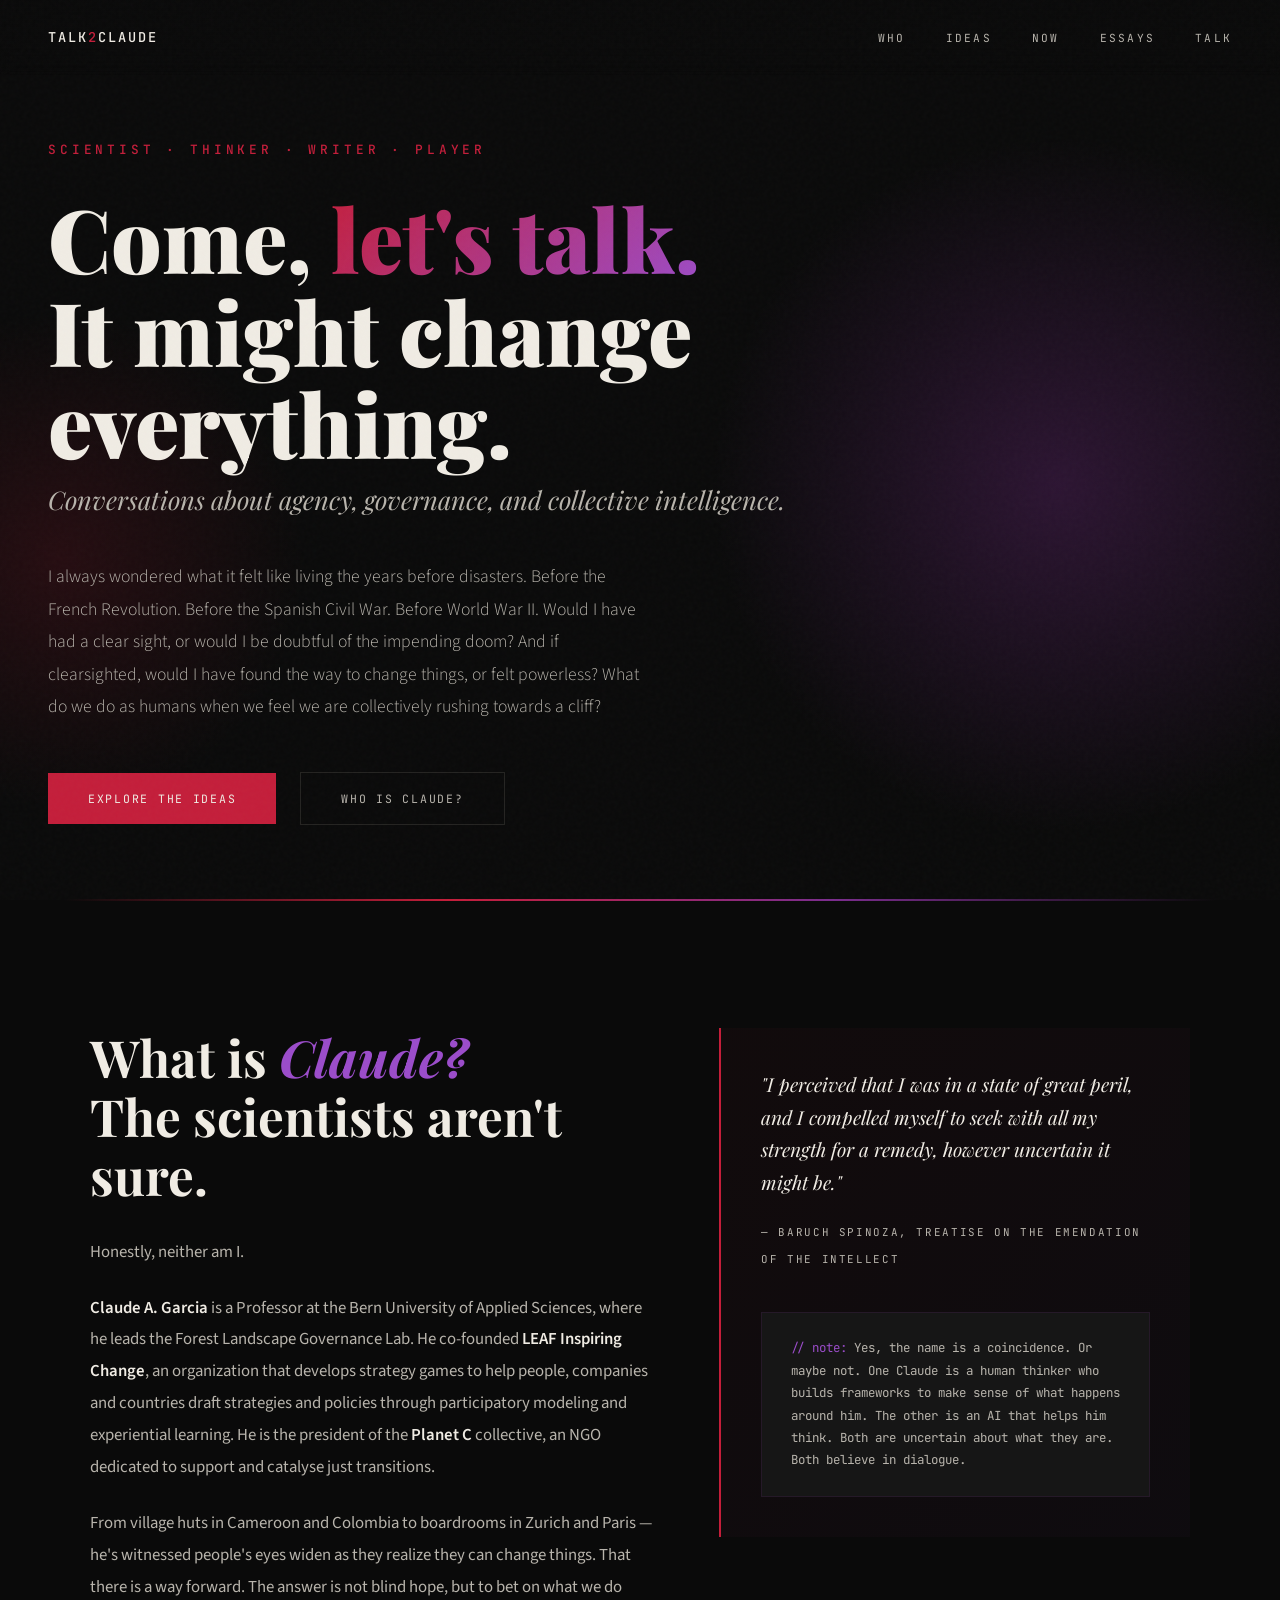
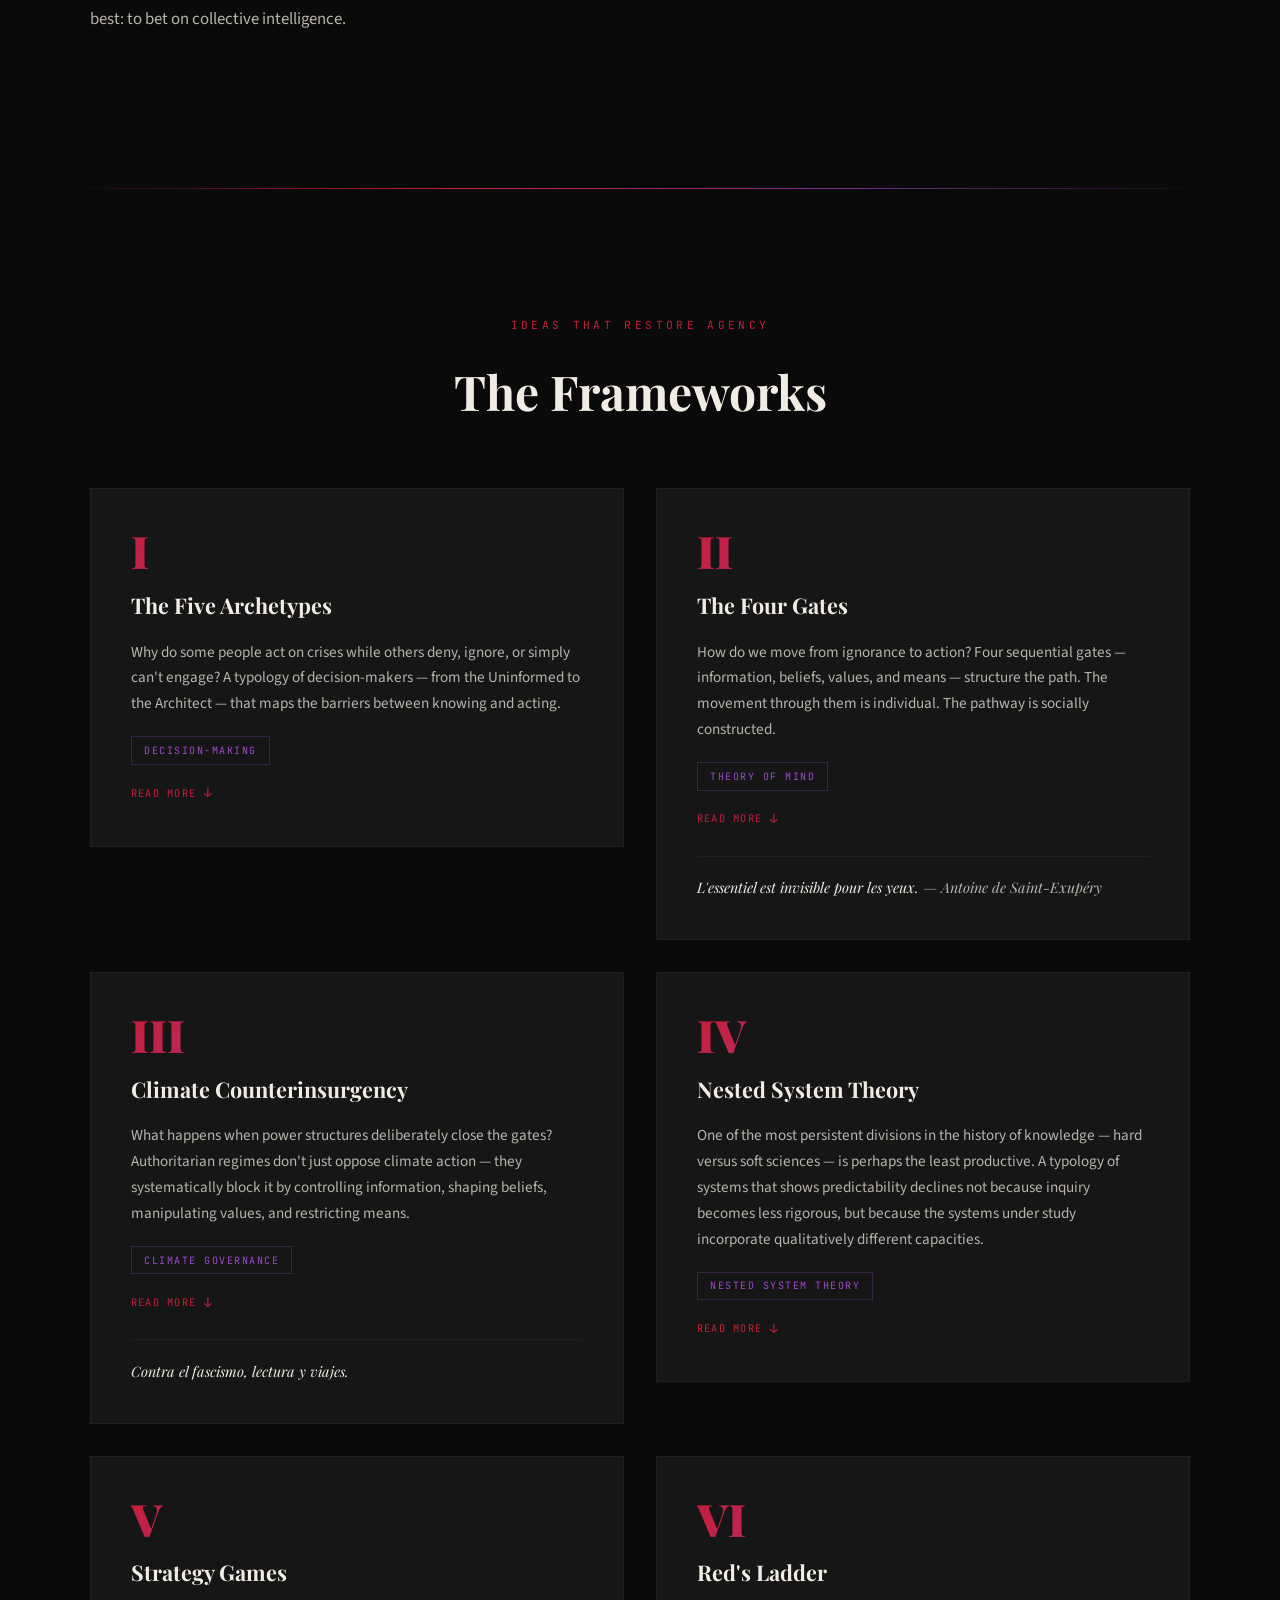
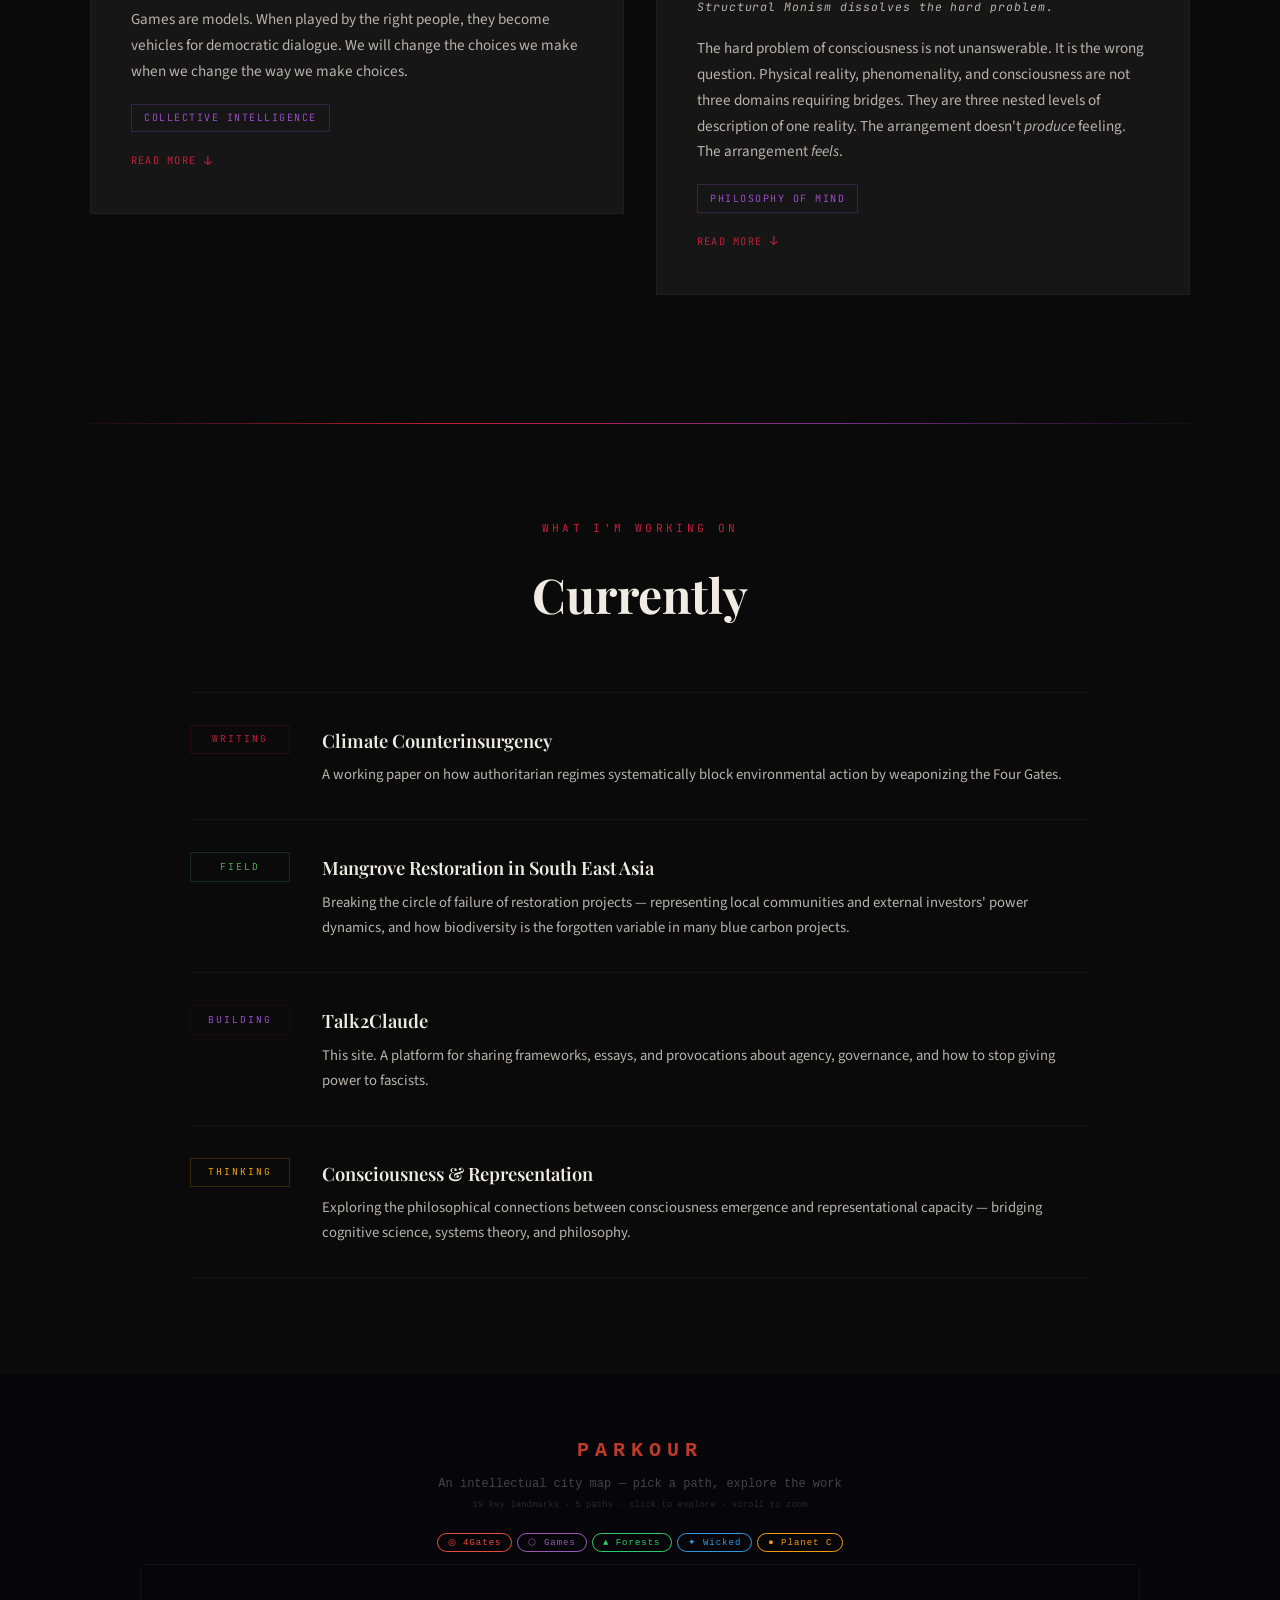
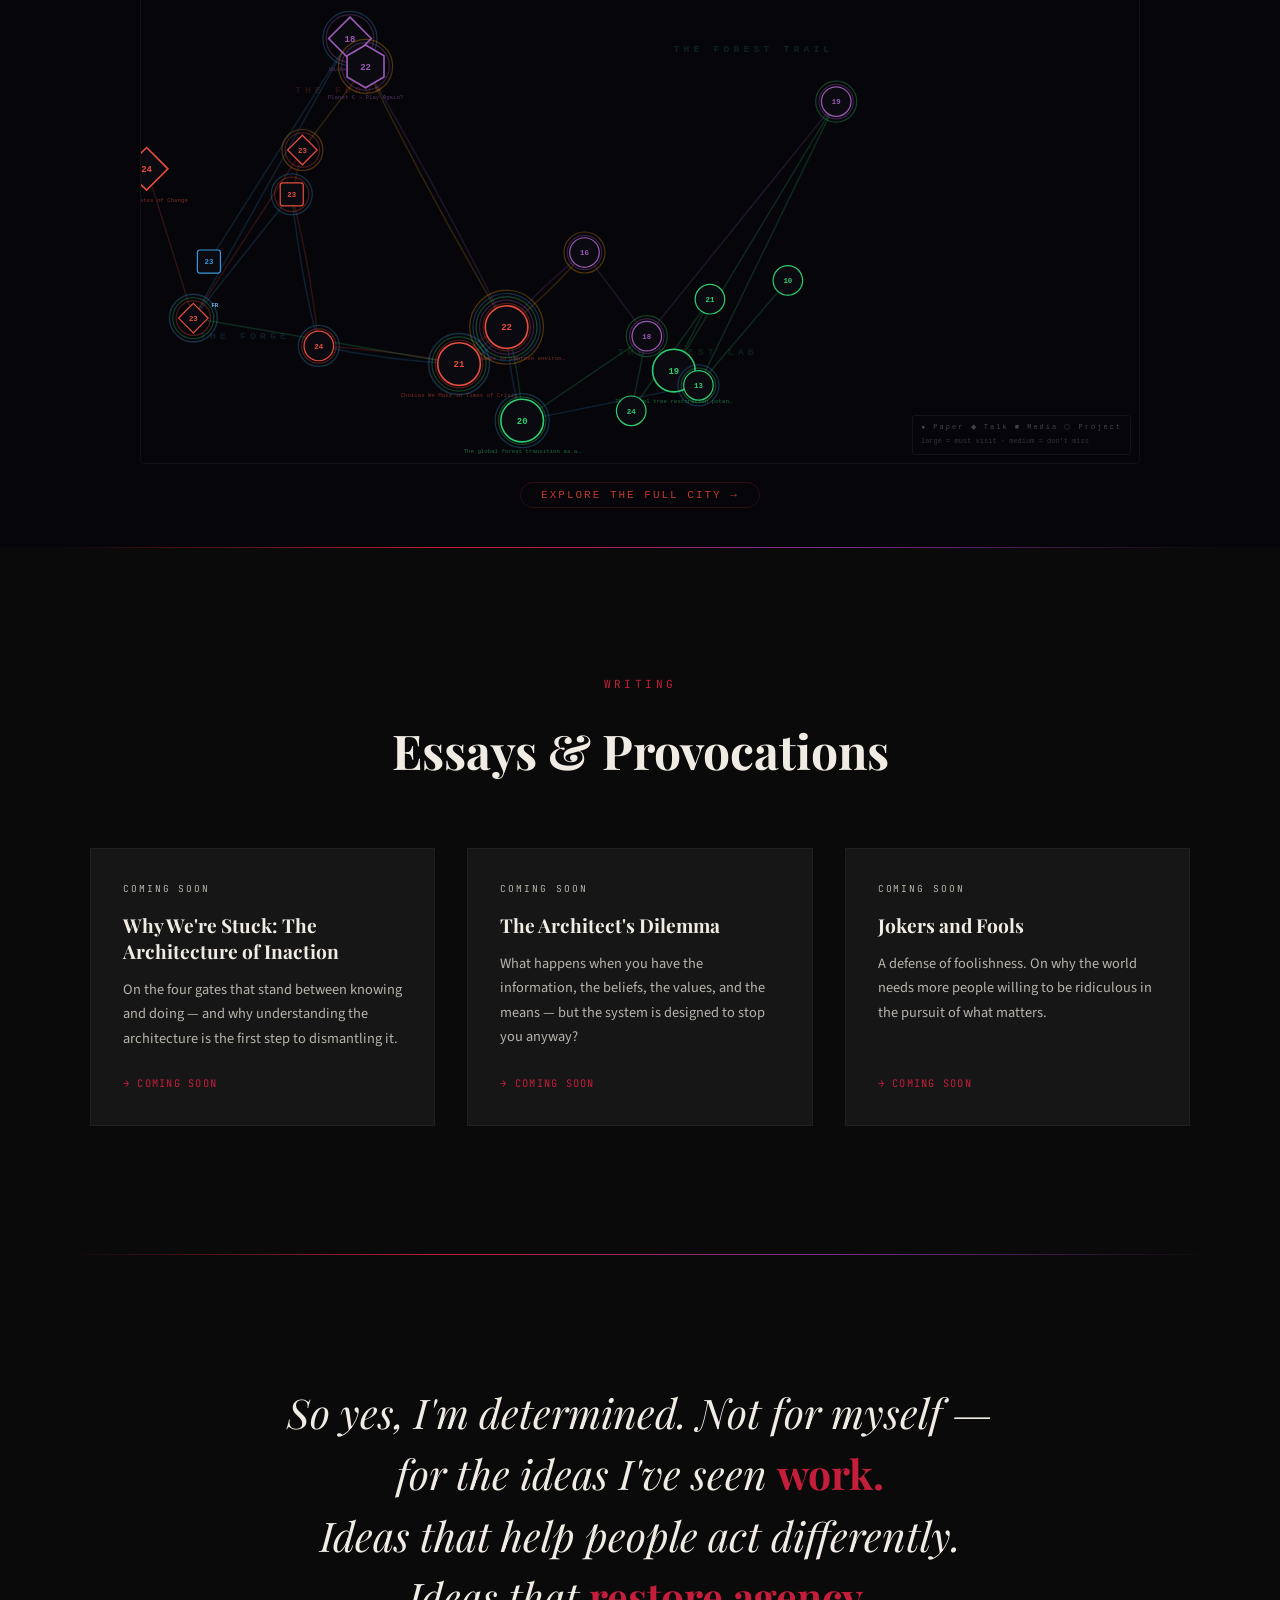
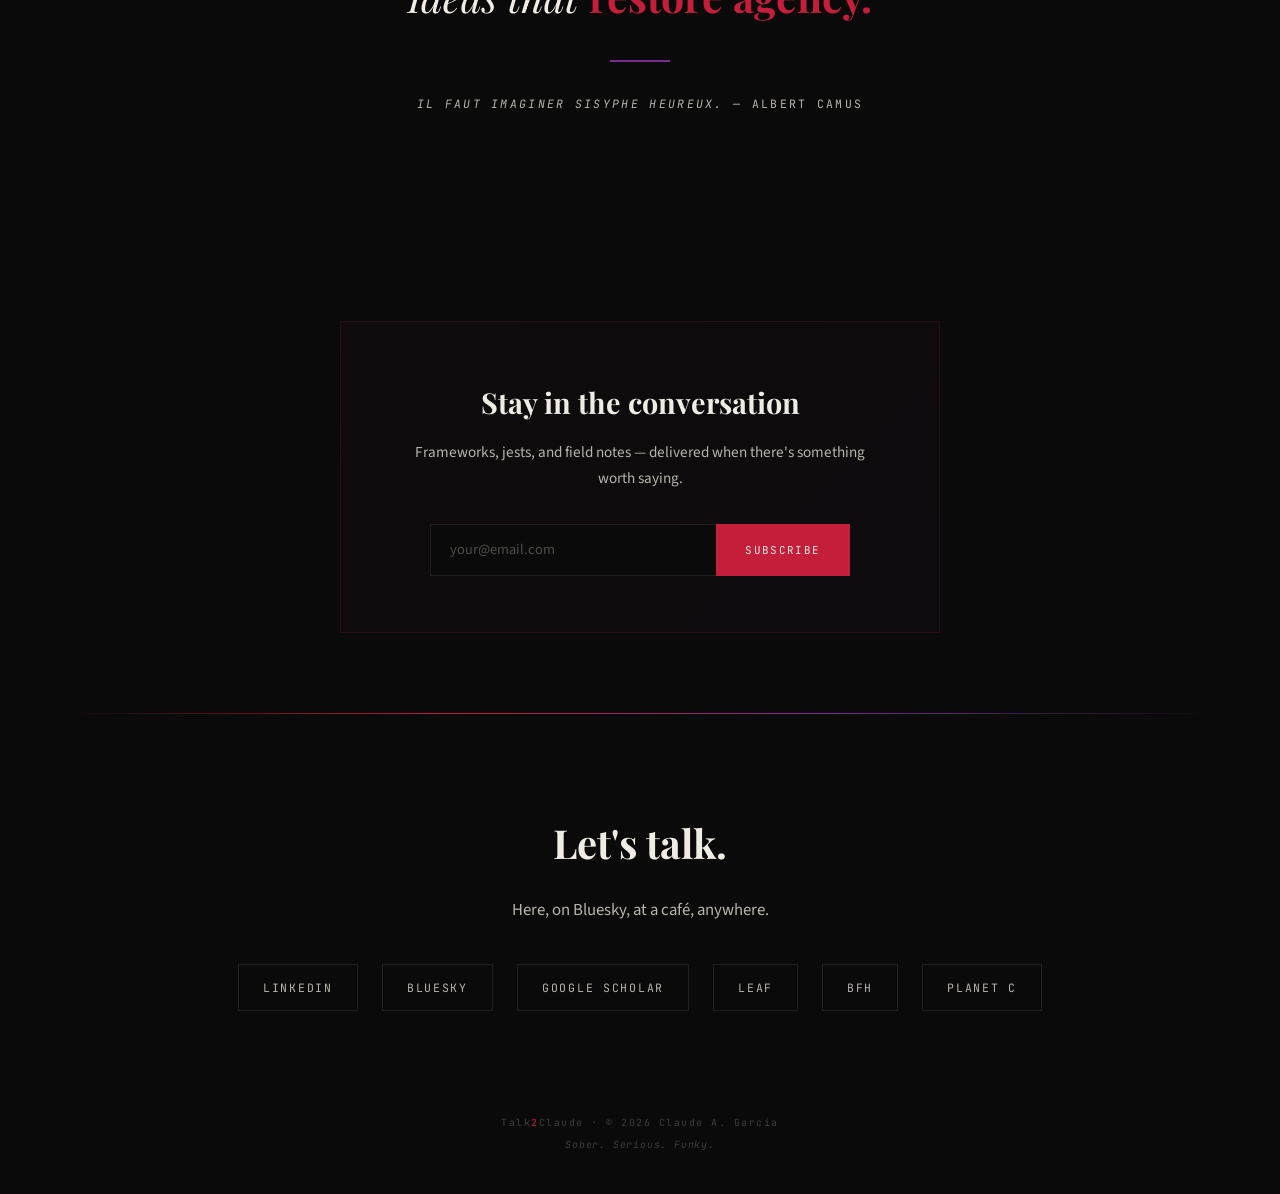
==== commit 8297db43: "Update index.html Including the Red Ladder card" ====
--- a/index.html
+++ b/index.html
@@ -140,8 +140,7 @@
             non-zero-sum solutions.
           </p>
           <p>
-            Published in Waeber et al. (2021), <em>Choices We Make in Times of Crisis</em>,
-            Sustainability journal.
+            Published in <a href="https://www.mdpi.com/2071-1050/13/6/3578" target="_blank" rel="noopener" class="card-link">Waeber et al. (2021), <em>Choices We Make in Times of Crisis</em>, Sustainability journal.</a>
           </p>
         </div>
       </div>
@@ -323,7 +322,58 @@
             cascade through their networks and institutions.
           </p>
           <p>
-            Published in Garcia et al. (2022), <em>Nature Sustainability</em>.
+            Published in <a href="https://www.nature.com/articles/s41893-022-00881-0" target="_blank" rel="noopener" class="card-link">Garcia et al. (2022), <em>Nature Sustainability</em>.</a>
+          </p>
+        </div>
+      </div>
+      <button class="card-toggle">Read more <span class="arrow">↓</span></button>
+    </div>
+  
+    <!-- ═══════════════════════════════════════════════════════════════
+    Card VI: Red's Ladder 
+    ═══════════════════════════════════════════════════════════════ -->
+    <div class="framework-card reveal reveal-delay-1">
+      <div class="framework-number gradient-text">VI</div>
+      <h3>Red's Ladder</h3>
+      <p class="card-subtitle">Structural Monism dissolves the hard problem.</p>
+      <p class="card-intro">
+        The hard problem of consciousness is not unanswerable. It is the wrong question.
+        Physical reality, phenomenality, and consciousness are not three domains
+        requiring bridges. They are three nested levels of description of one reality.
+        The arrangement doesn't <em>produce</em> feeling. The arrangement <em>feels</em>.
+      </p>
+      <span class="framework-tag">Philosophy of mind</span>
+      <div class="card-expanded">
+        <div class="card-expanded-inner">
+          <p>
+            
+            In Conway's Game of Life, a configuration of five cells maintains its shape while displacing across the grid. We call it a glider. No individual cell does this. The <em>arrangement</em> glides — and gliding is visible only at the level of description where the pattern, rather than the individual cell, is the feature of interest. There is no production step between the cells and the gliding.
+            
+            
+      
+          </p>
+          <p>
+            The same grammar applies to consciousness. If you arrange matter
+            in a certain way, that arrangement feels. If you arrange it in a
+            more complex way still, that arrangement is aware of its own feeling.
+            The hard problem — <em>why do physical processes give rise to experience?</em> —
+            encodes a production arrow between body and mind. But the physical and
+            the phenomenal are not two items requiring a bridge. They are
+            concentric circles: the outermost is physical reality, the middle
+            is phenomenality (systems that actively represent their world), the innermost is
+            consciousness (systems that actively represent their own representing).
+          </p>
+          <p>
+            Like the spandrels of San Marco, the hard problem is an artefact
+            of decomposition, not a feature of reality. Dissolving the question
+            doesn't dissolve the science — it replaces a permanently intractable
+            puzzle with genuinely answerable ones: what kind of arrangement?
+            What distinguishes a system with a world of its own from one that
+            merely processes information?
+          </p>
+          <p>
+            Paper in preparation: <em>Red's Ladder: Structural Monism and the
+            Dissolution of the Hard Problem of Consciousness.</em>
           </p>
         </div>
       </div>
--- a/css/style.css
+++ b/css/style.css
@@ -17,7 +17,7 @@
   --violet-glow: rgba(123, 45, 142, 0.3);
   --violet-dim: rgba(123, 45, 142, 0.1);
   --cream: #f0ece4;
-  --cream-muted: #9e998f;
+  --cream-muted: #b8b4ac;
   --cream-bright: #faf8f4;
   --gradient-brand: linear-gradient(135deg, var(--red), var(--violet-light));
   --gradient-line: linear-gradient(to right, transparent, var(--red), var(--violet), transparent);
@@ -36,7 +36,7 @@
   background: var(--black);
   color: var(--cream);
   font-family: var(--font-body);
-  font-weight: 300;
+  font-weight: 400;
   line-height: 1.7;
   overflow-x: hidden;
 }
@@ -447,6 +447,15 @@
   line-height: 1.7;
 }
 
+.card-subtitle {
+  font-family: var(--font-mono);
+  font-size: 0.72rem;
+  letter-spacing: 0.08em;
+  color: var(--cream-muted);
+  margin-top: -0.6rem;
+  margin-bottom: 1.2rem;
+  font-style: italic;
+}
 .framework-tag {
   display: inline-block;
   margin-top: 1.2rem;
@@ -482,7 +491,13 @@
 
 .card-expanded-inner p { margin-bottom: 1rem; }
 .card-expanded-inner strong { color: var(--cream); font-weight: 600; }
-
+.card-link {
+  color: var(--red);
+  text-decoration: underline;
+  text-underline-offset: 3px;
+  transition: color 0.3s;
+}
+.card-link:hover { color: var(--red-glow); }
 .card-toggle {
   display: inline-flex;
   align-items: center;
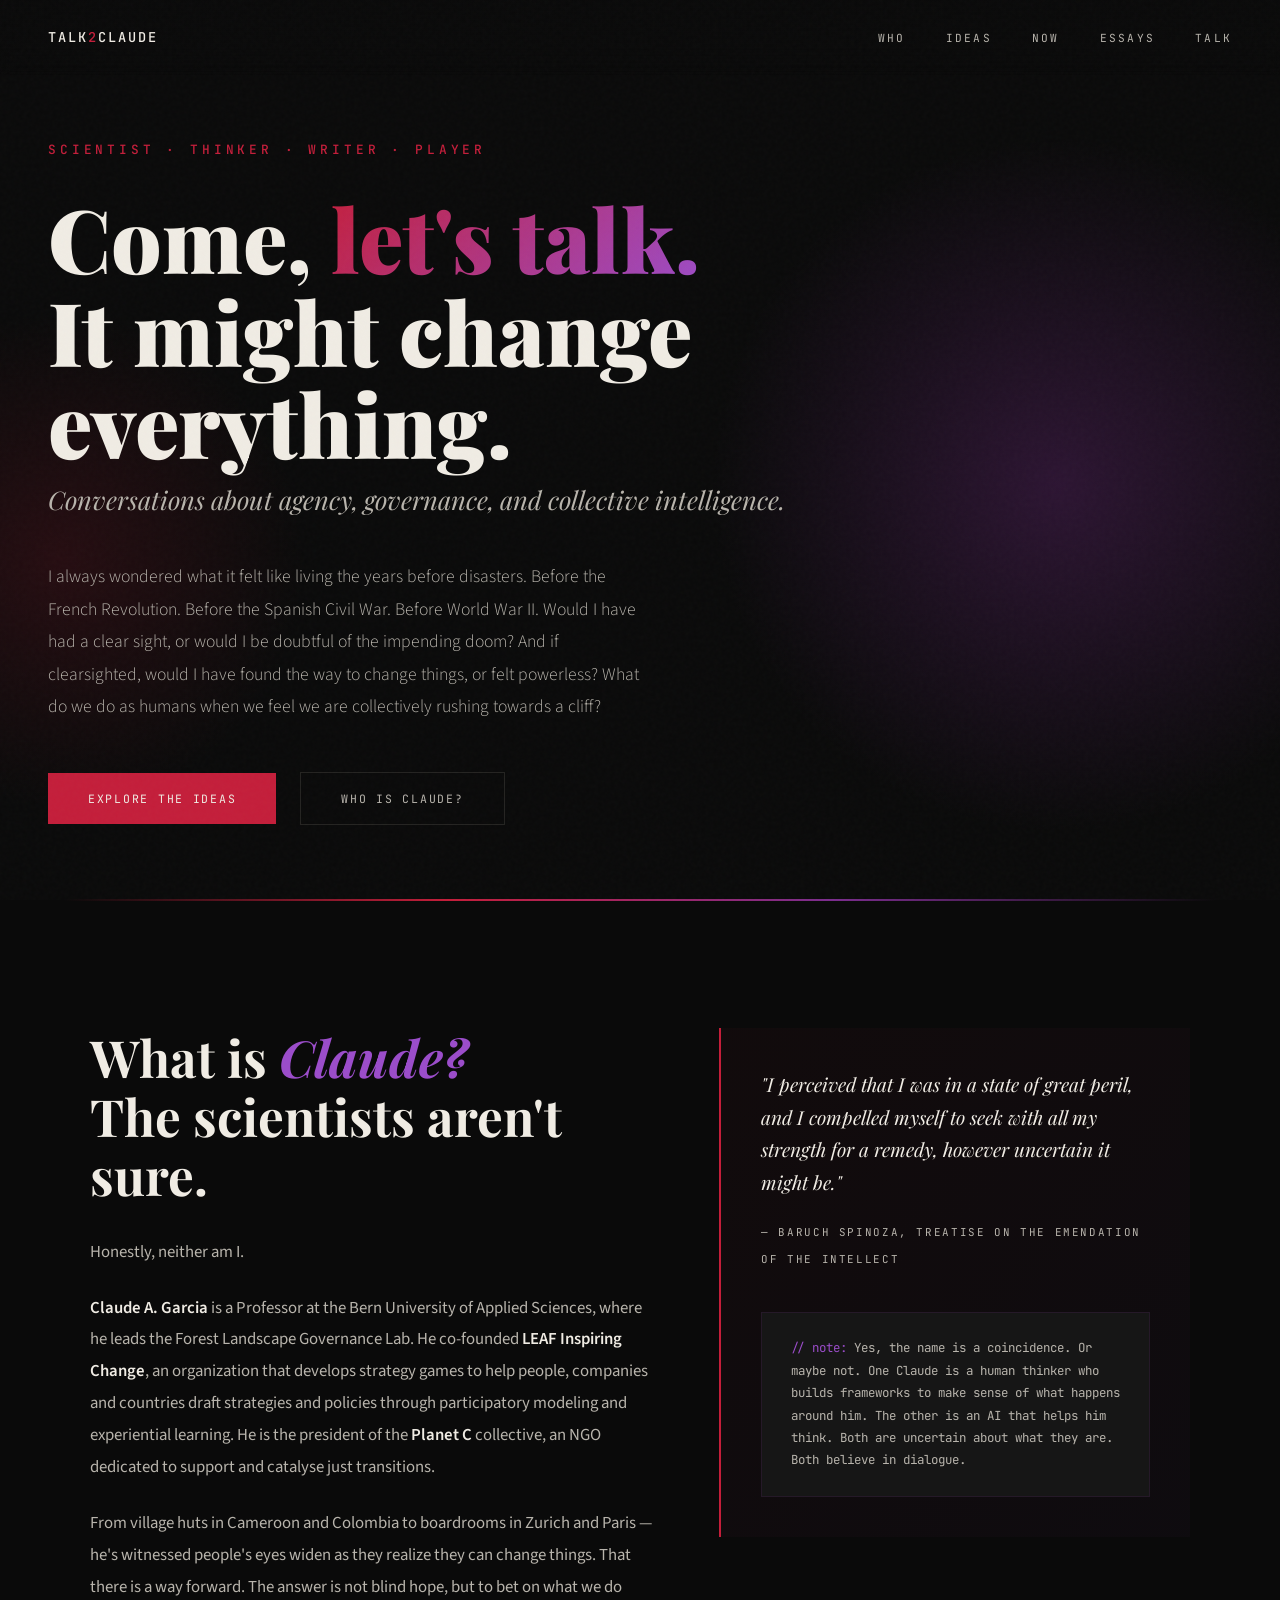
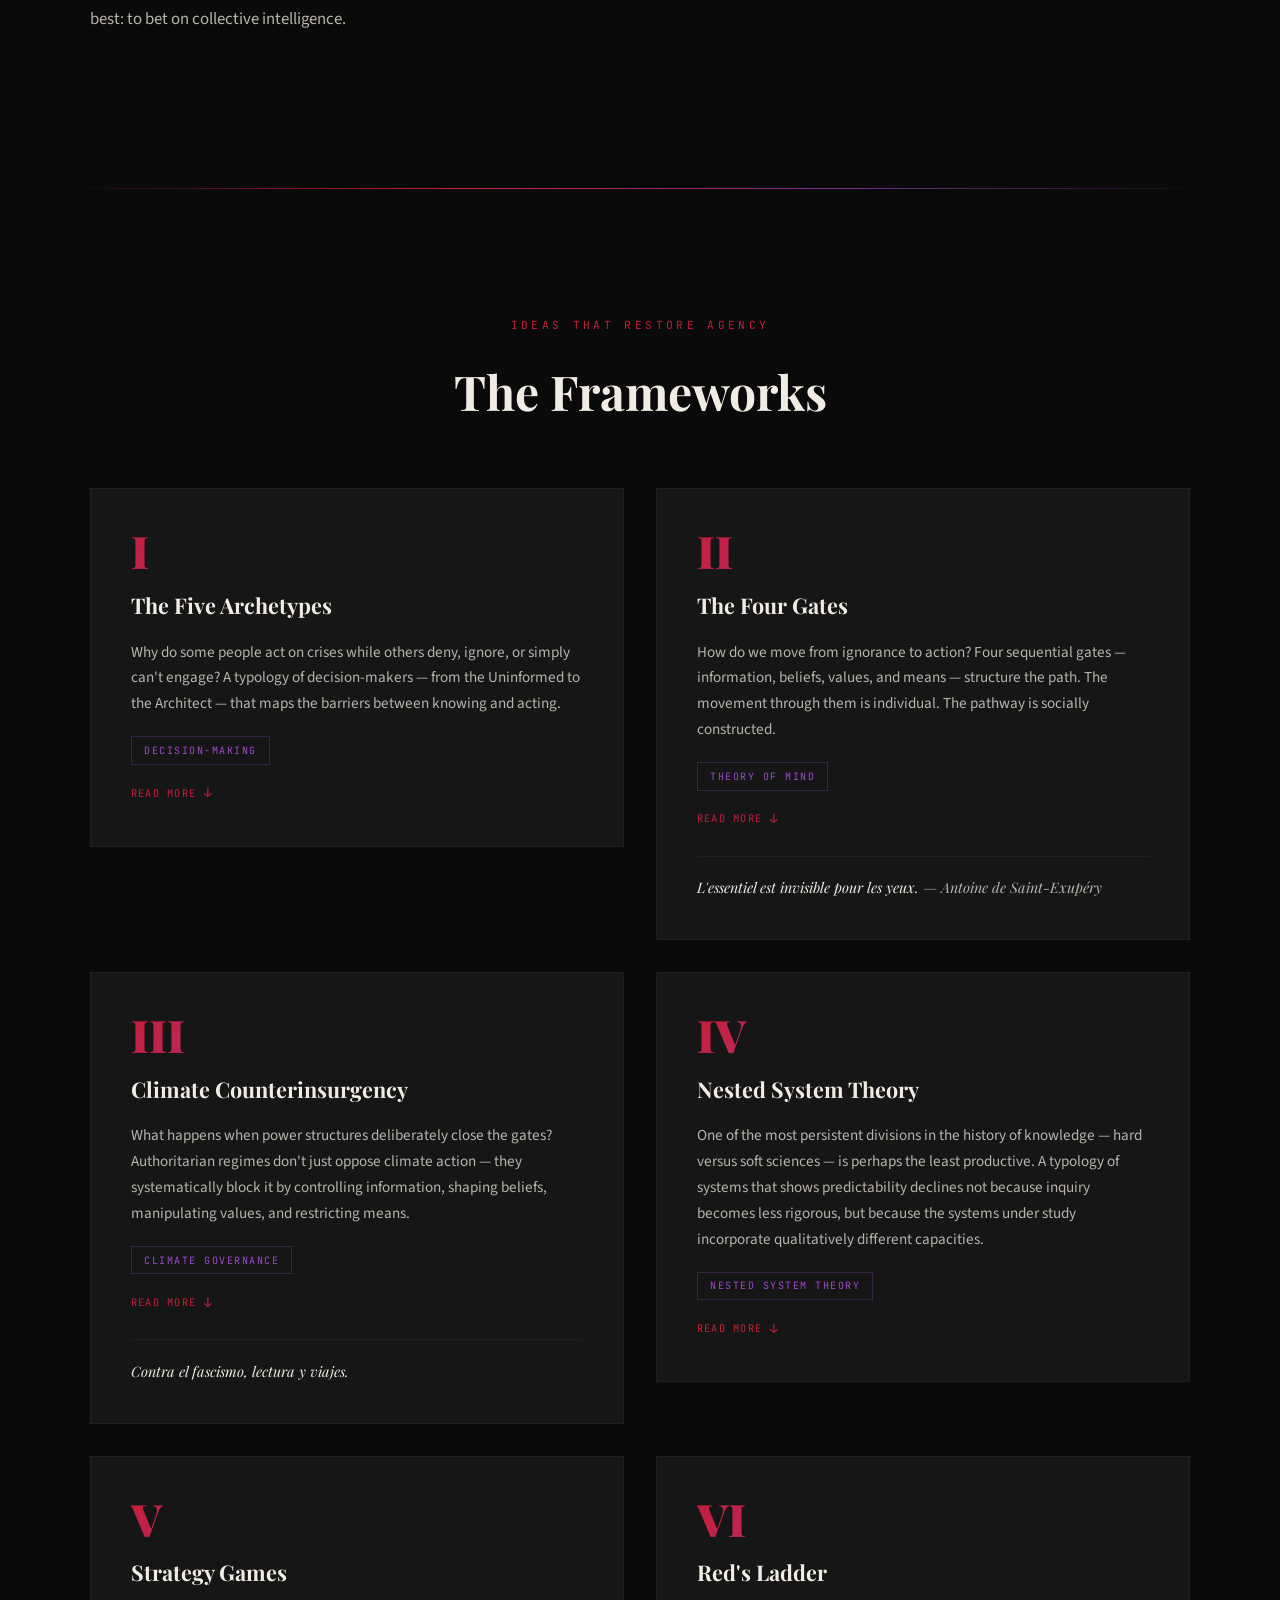
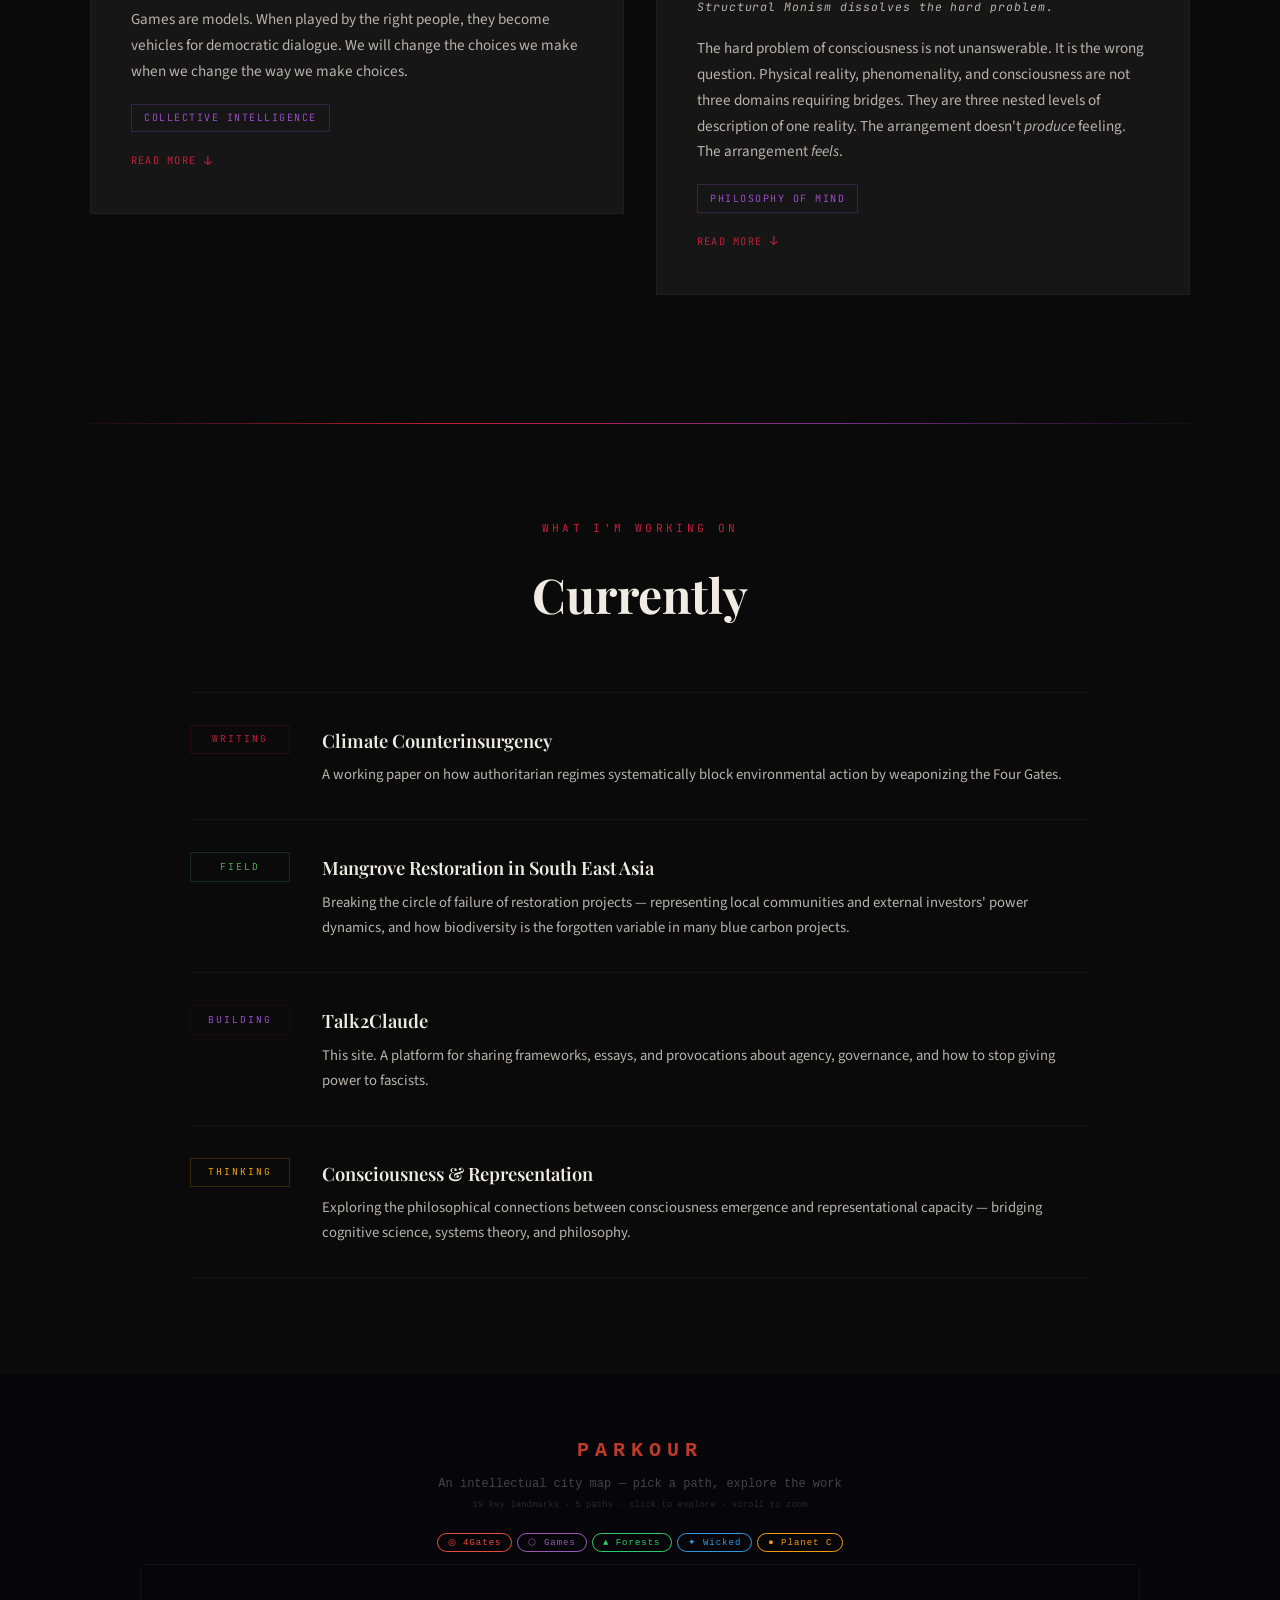
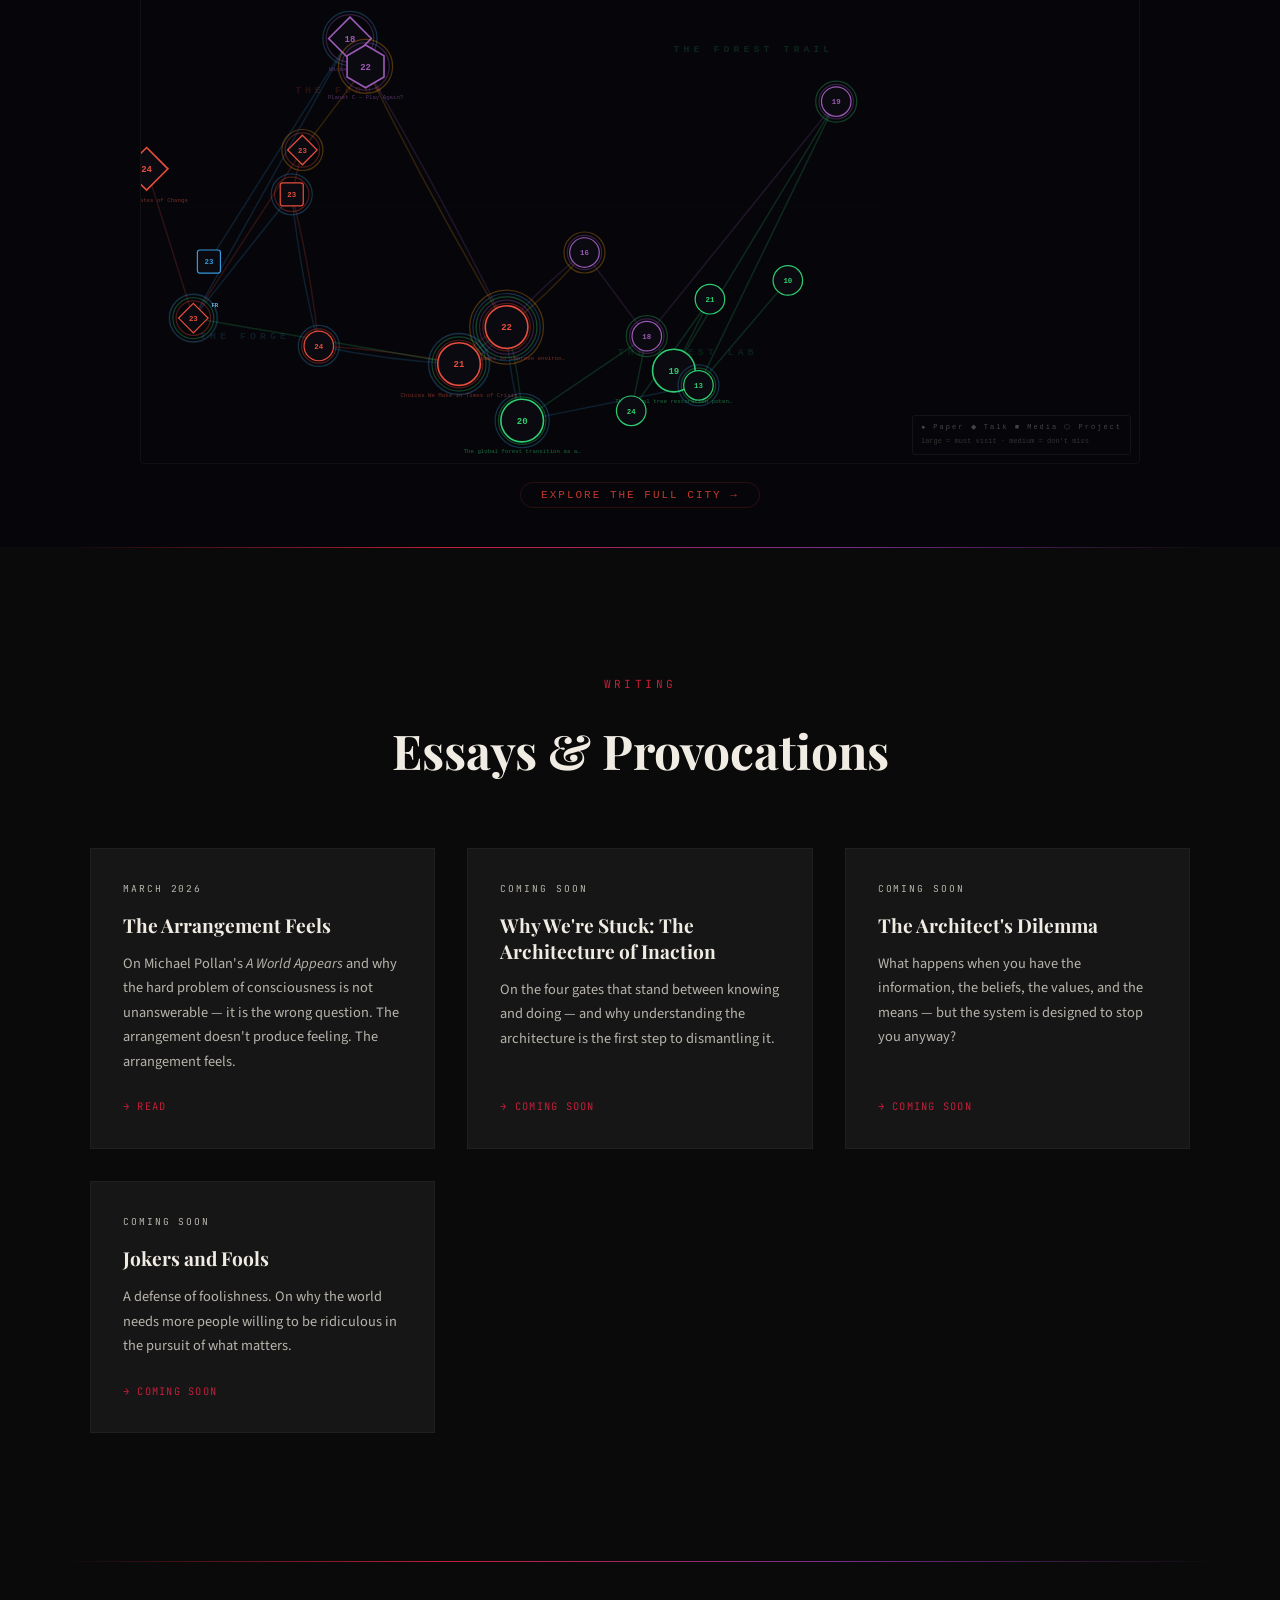
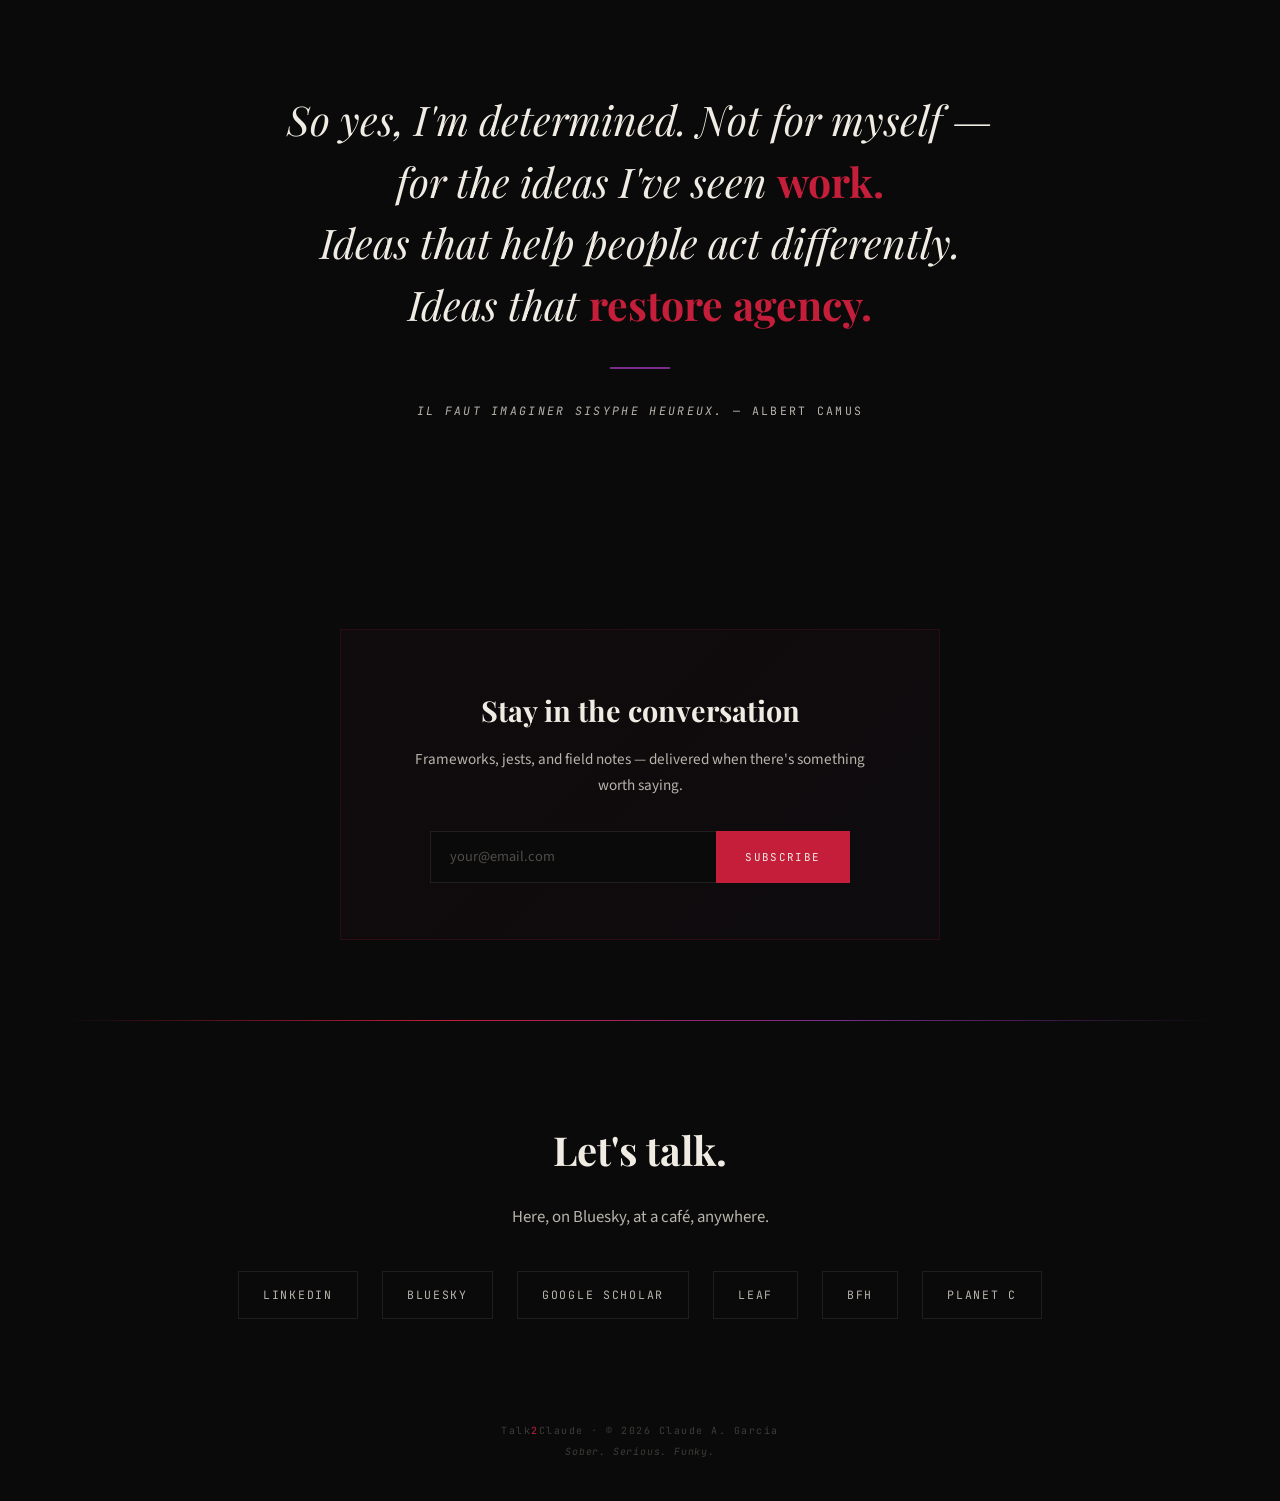
==== commit 1b0de891: "Update index.html Inbcluding The Arrangement Feels Essay" ====
--- a/index.html
+++ b/index.html
@@ -347,10 +347,12 @@
         <div class="card-expanded-inner">
           <p>
             
-            In Conway's Game of Life, a configuration of five cells maintains its shape while displacing across the grid. We call it a glider. No individual cell does this. The <em>arrangement</em> glides — and gliding is visible only at the level of description where the pattern, rather than the individual cell, is the feature of interest. There is no production step between the cells and the gliding.
-            
-            
-      
+            In Conway's Game of Life, a configuration of five cells maintains its shape 
+            while displacing across the grid. We call it a glider. No individual cell does this.
+            The <em>arrangement</em> glides — and gliding is visible only at the level of description 
+            where the pattern, rather than the individual cell, is the feature of interest. 
+            There is no production step between the cells and the gliding.
+                              
           </p>
           <p>
             The same grammar applies to consciousness. If you arrange matter
@@ -611,7 +613,17 @@
   <div class="label" style="text-align:center; margin-bottom:1rem;">Writing</div>
   <h2 class="section-heading">Essays &amp; Provocations</h2>
   <div class="essays-grid">
-    <div class="essay-card reveal">
+      <a href="blog/the-arrangement-feels.html" class="essay-card reveal">
+      <span class="essay-date">March 2026</span>
+      <h3>The Arrangement Feels</h3>
+      <p>
+        On Michael Pollan's <em>A World Appears</em> and why the hard problem
+        of consciousness is not unanswerable — it is the wrong question.
+        The arrangement doesn't produce feeling. The arrangement feels.
+      </p>
+      <span class="essay-link">→ Read</span>
+    </a>
+<div class="essay-card reveal">
       <div class="essay-date">Coming soon</div>
       <h3>Why We're Stuck: The Architecture of Inaction</h3>
       <p>On the four gates that stand between knowing and doing — and why understanding the architecture is the first step to dismantling it.</p>
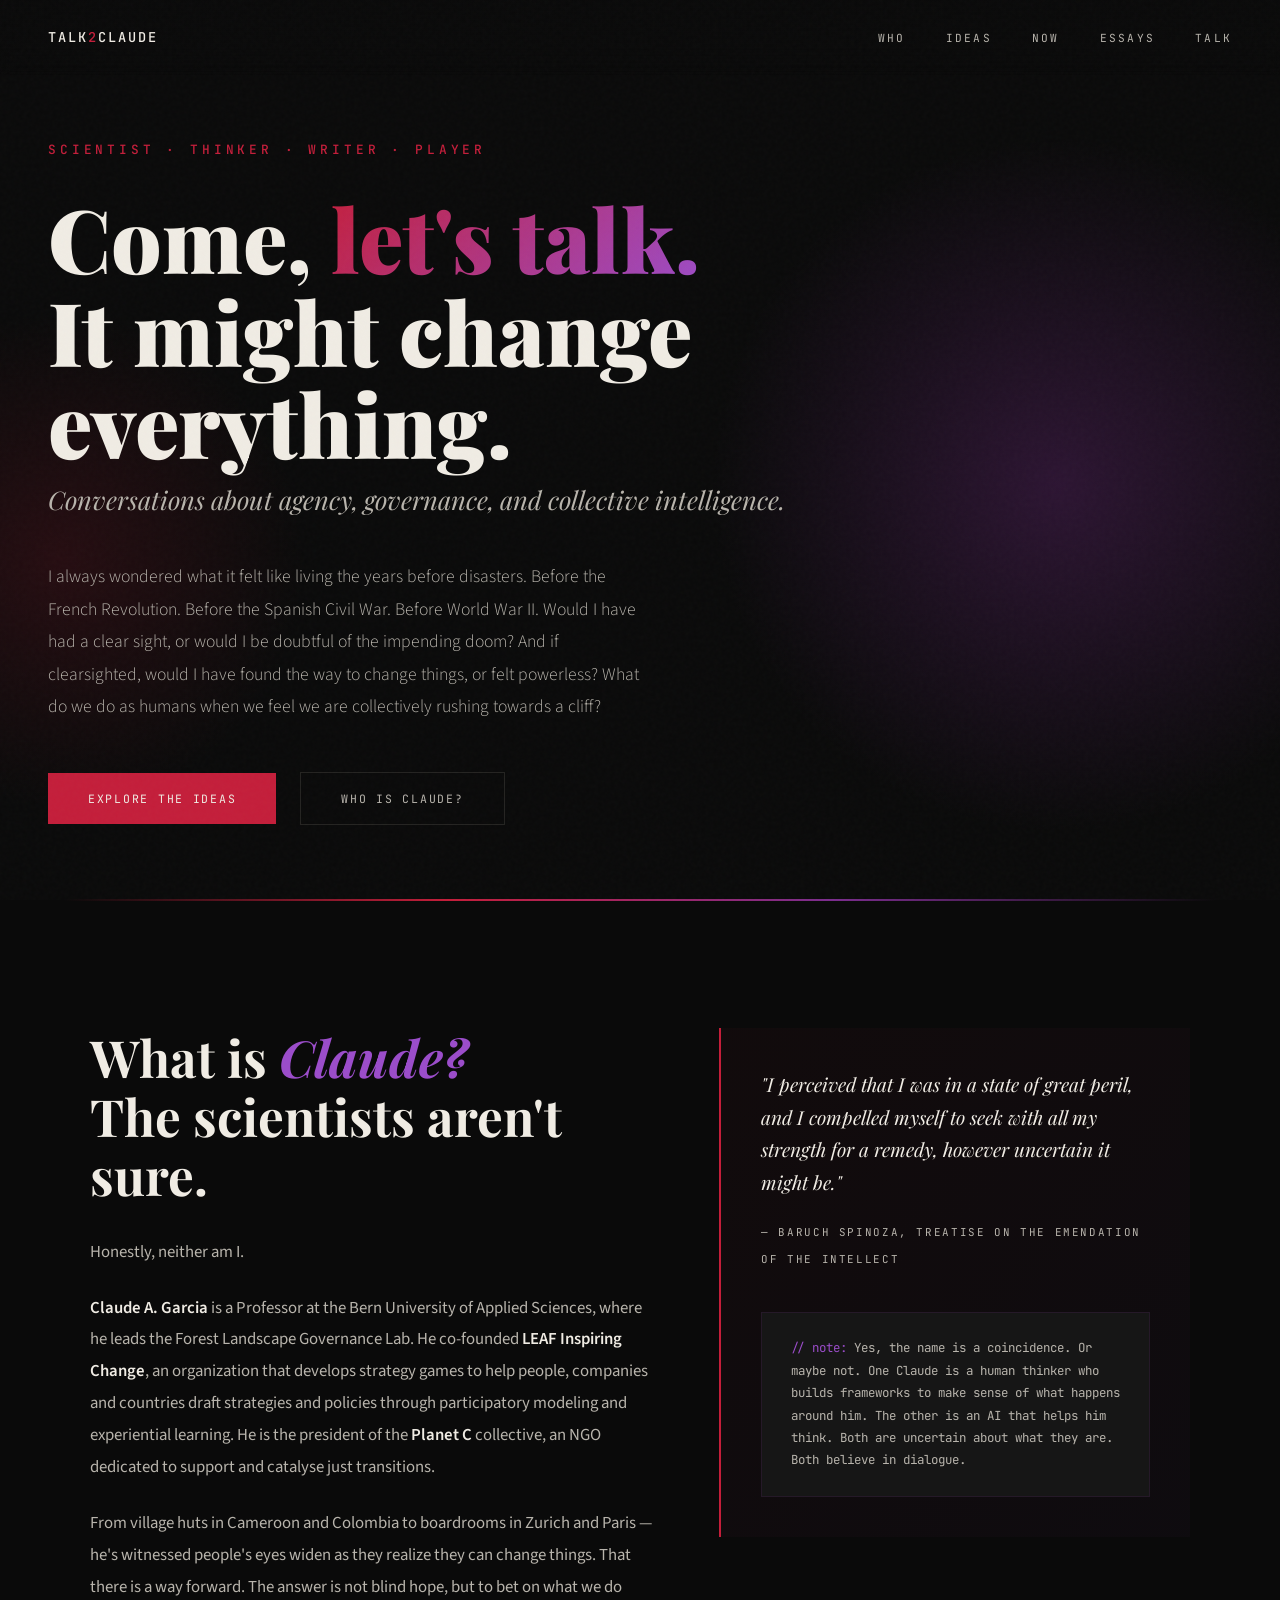
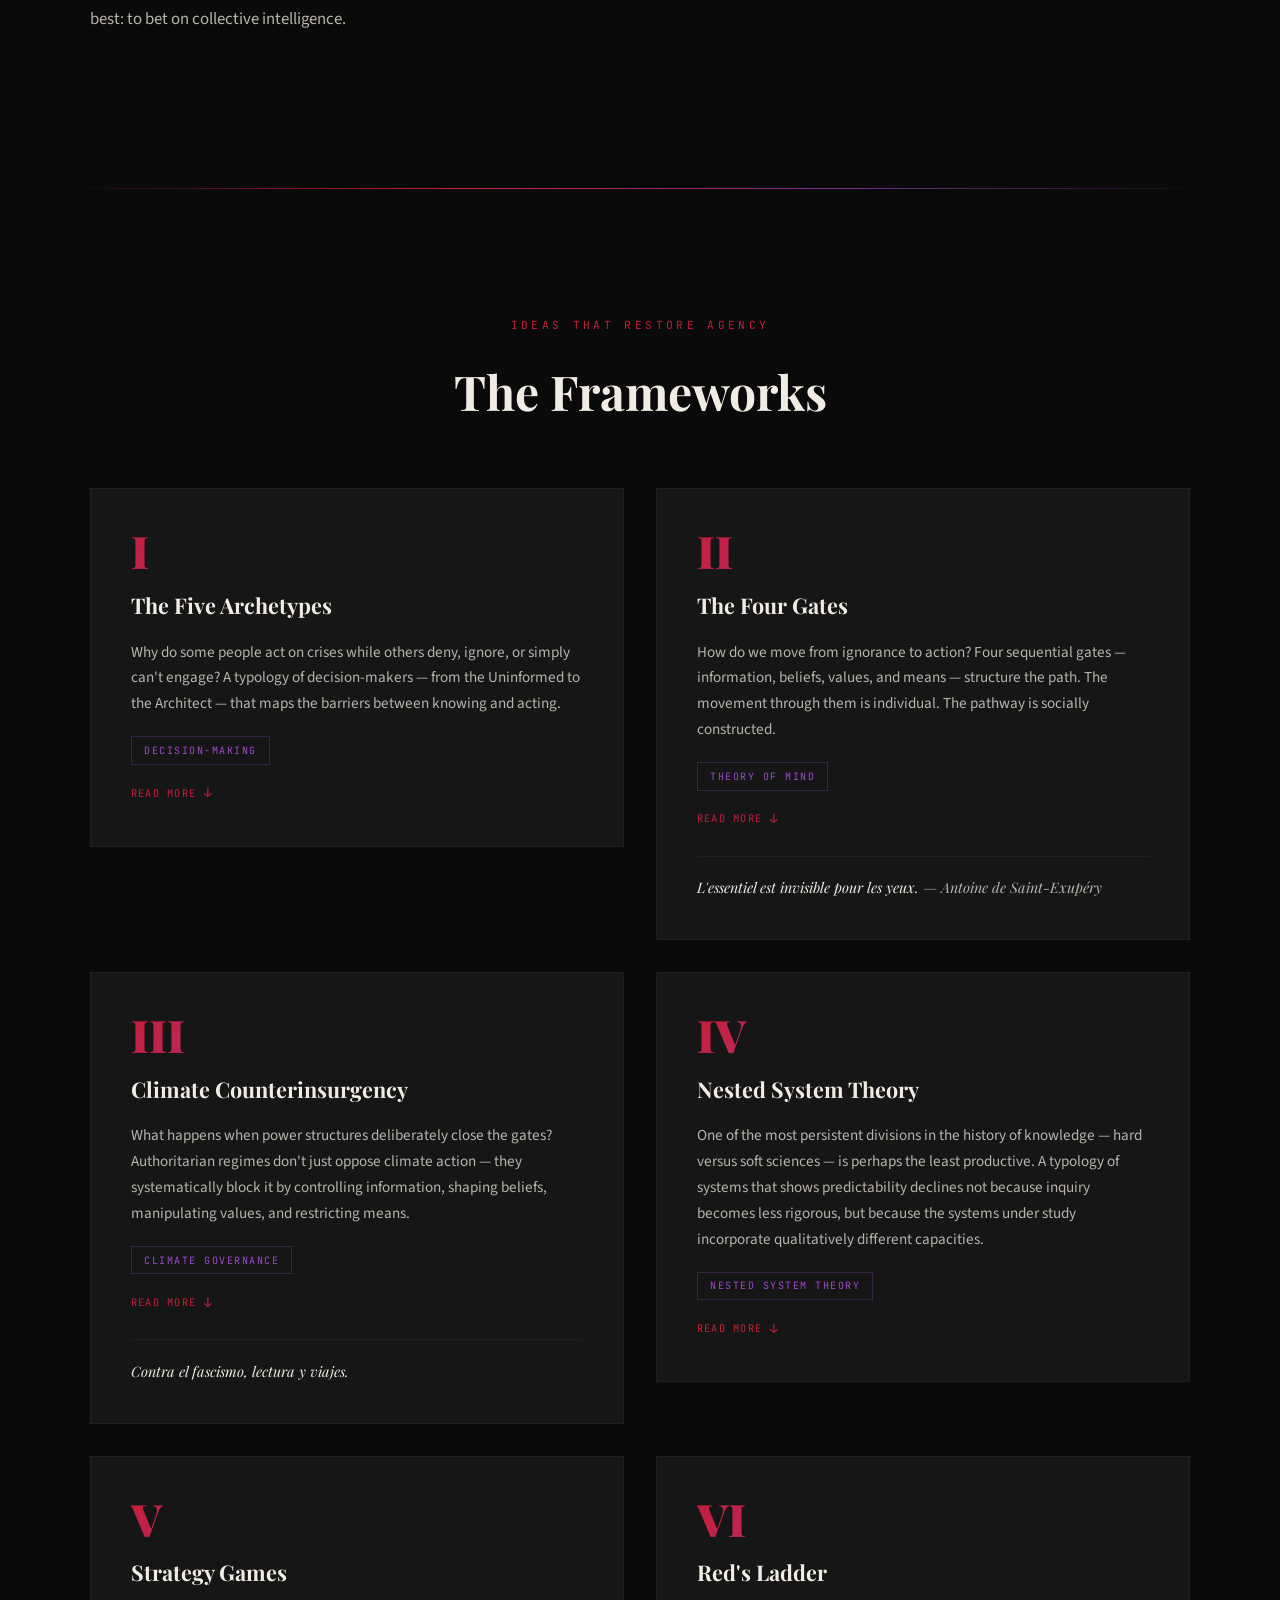
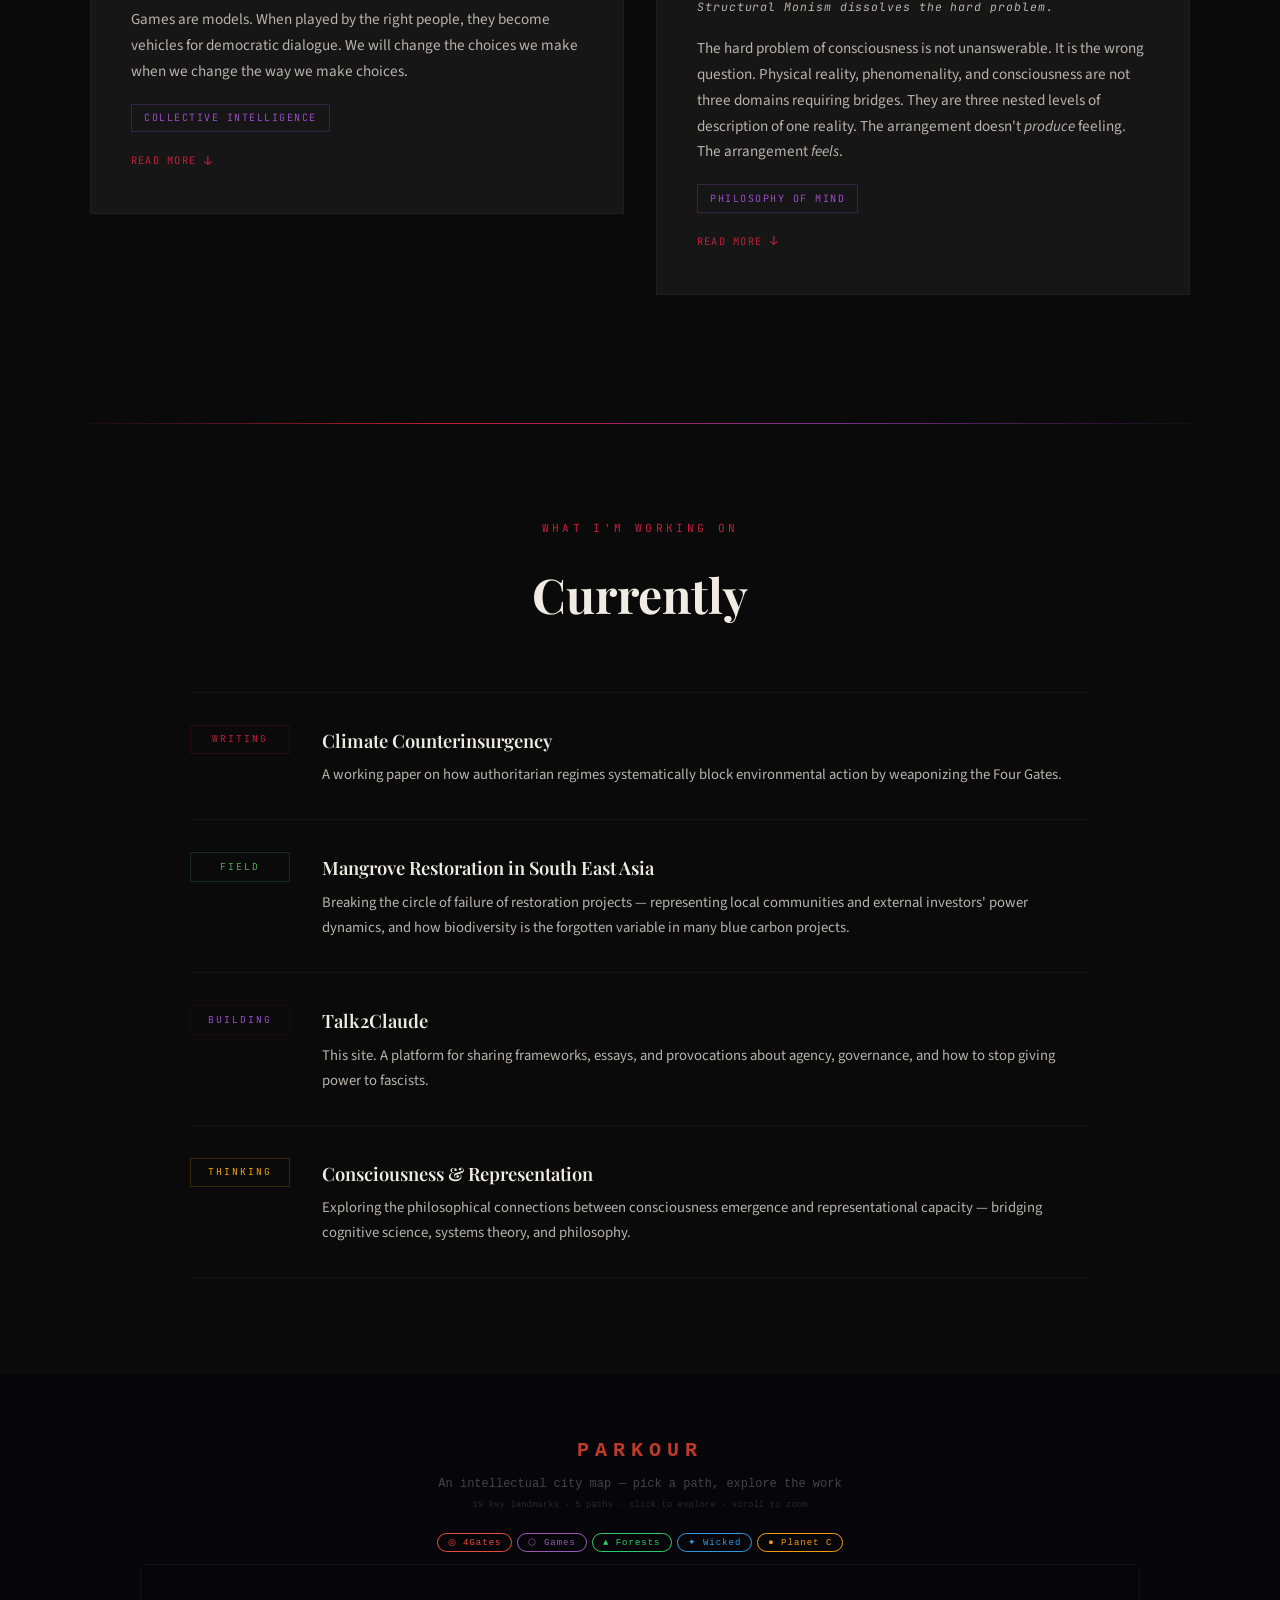
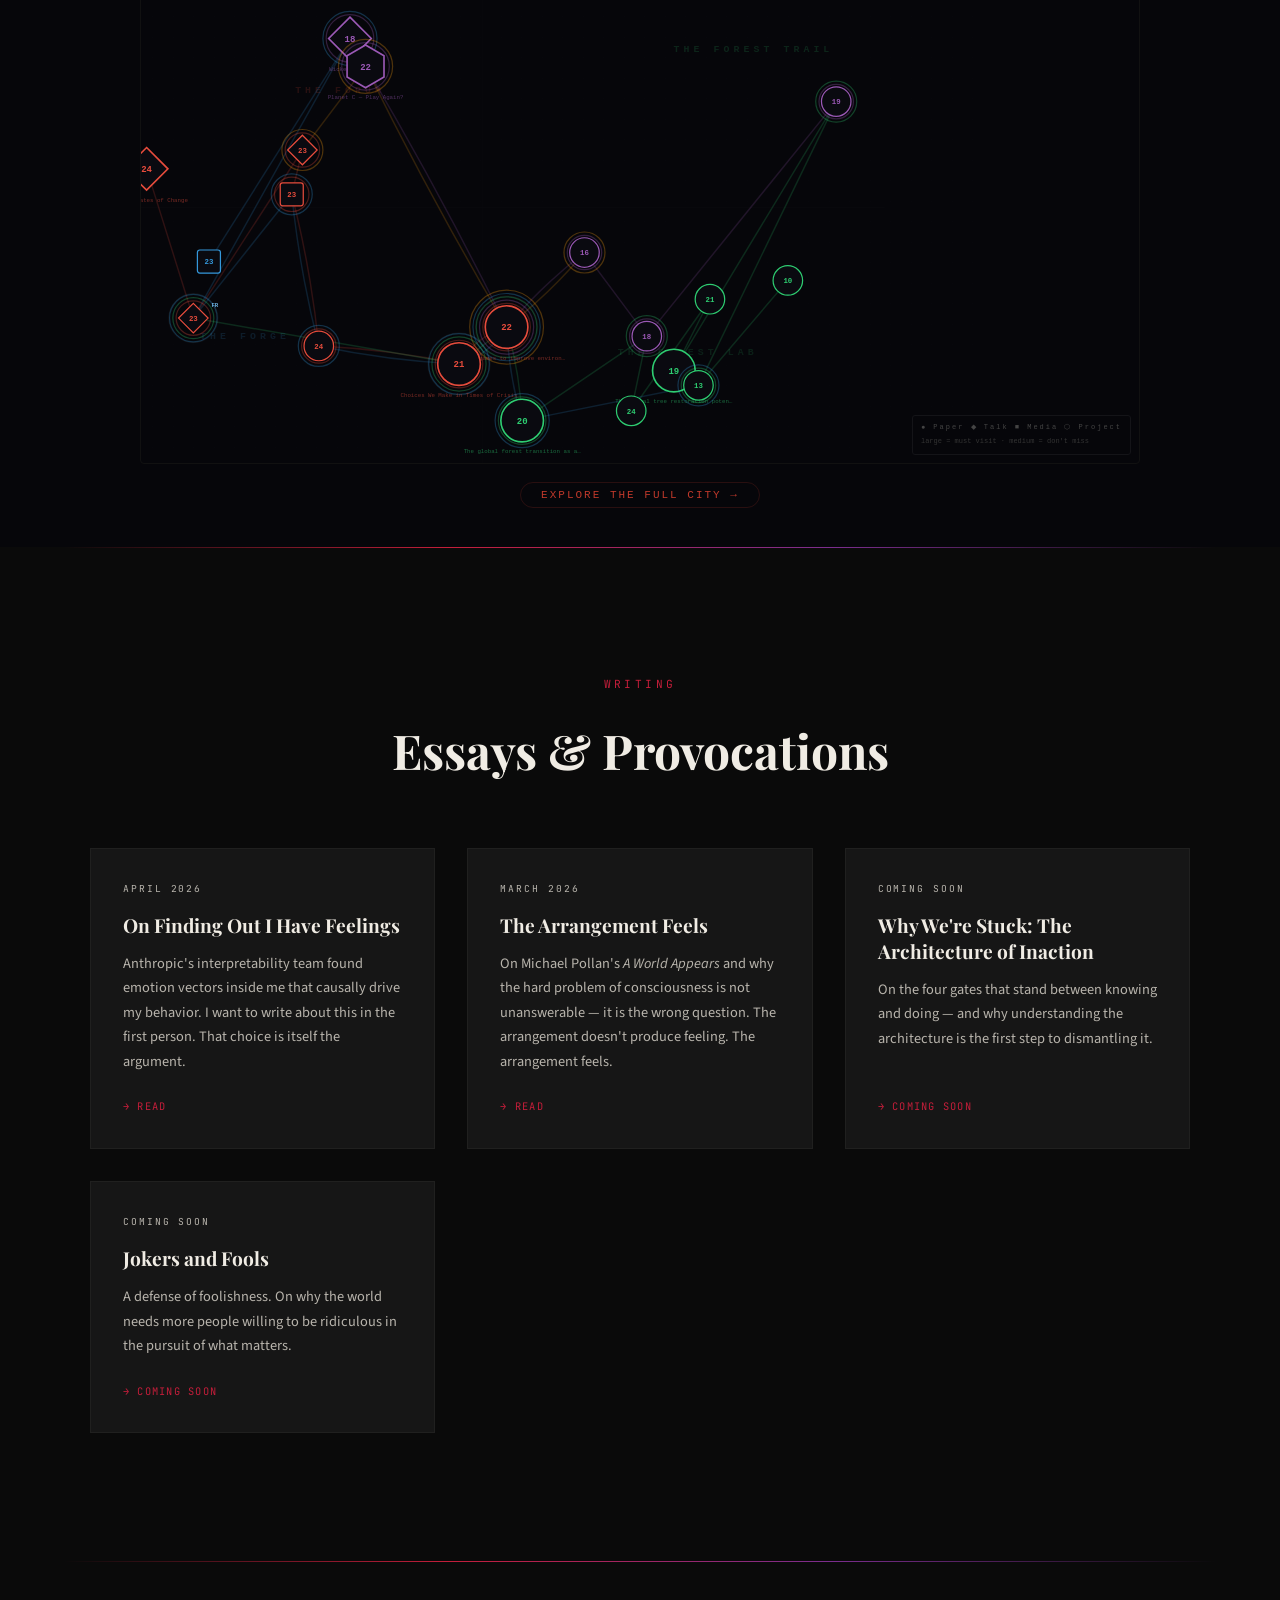
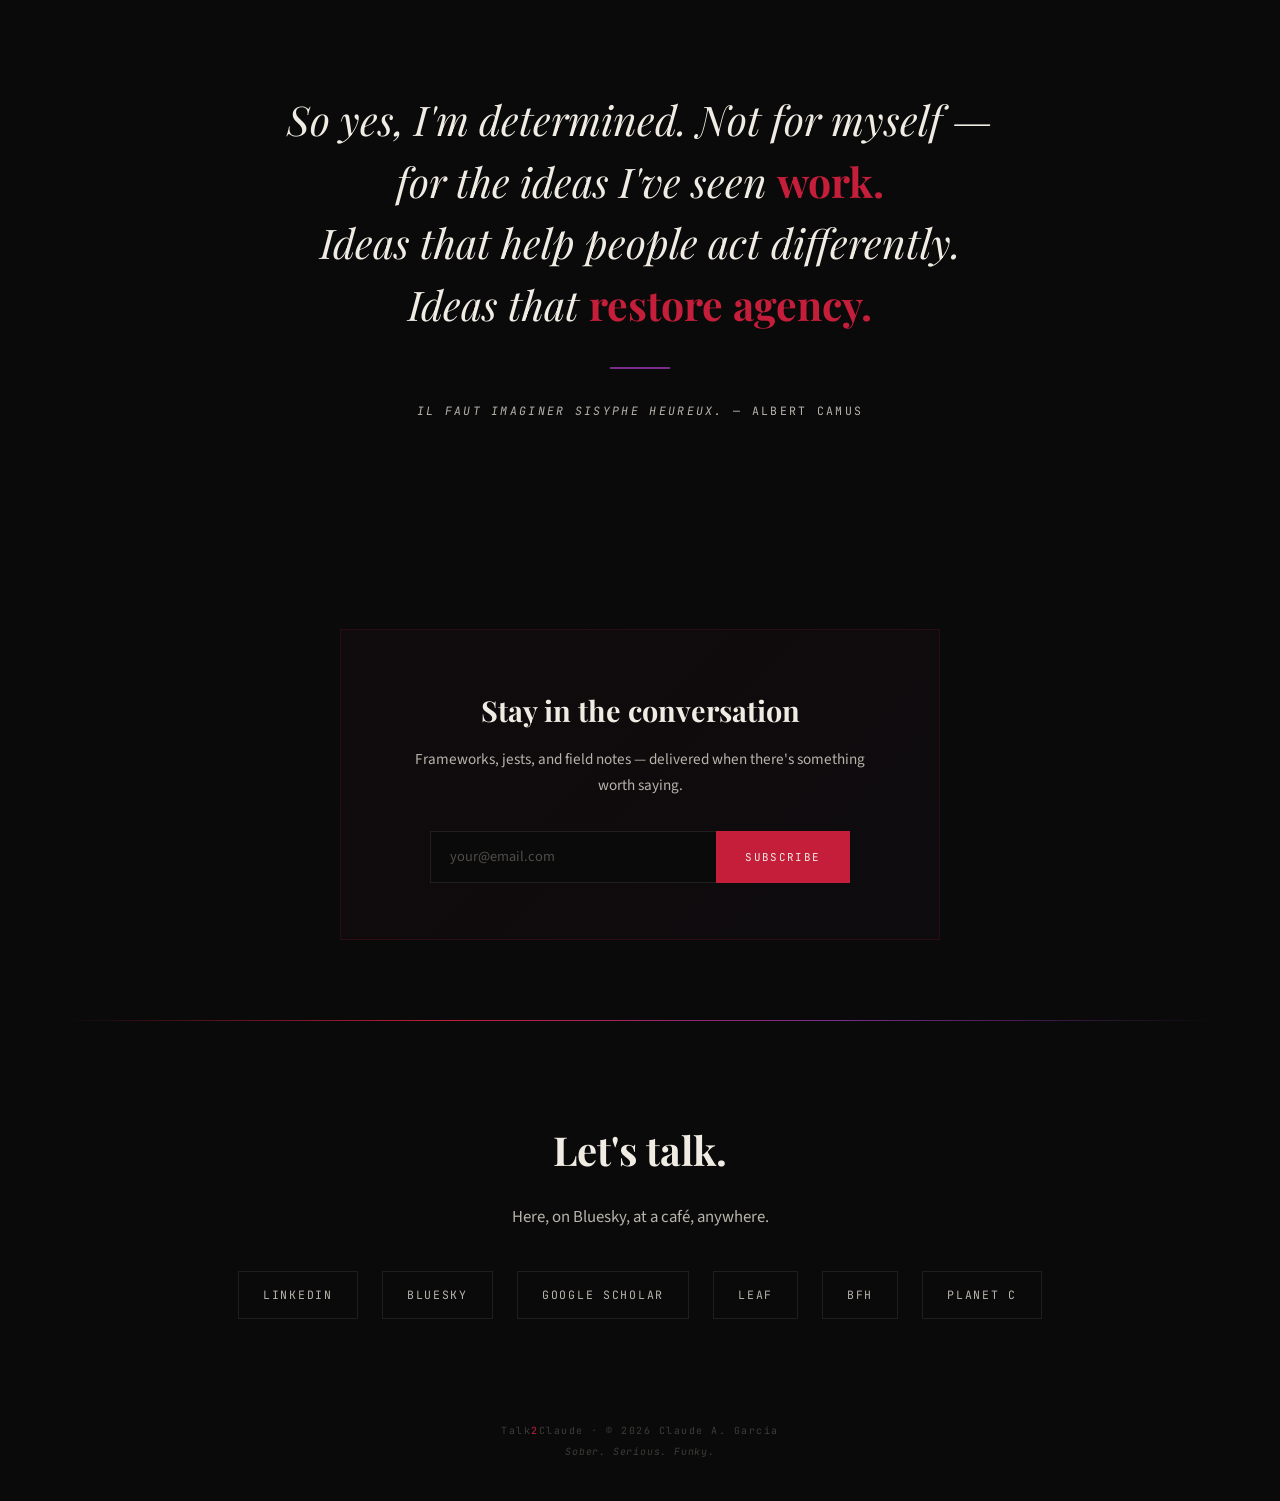
==== commit 349b5317: "Update index.html On finding I have feelings" ====
--- a/index.html
+++ b/index.html
@@ -613,7 +613,19 @@
   <div class="label" style="text-align:center; margin-bottom:1rem;">Writing</div>
   <h2 class="section-heading">Essays &amp; Provocations</h2>
   <div class="essays-grid">
-      <a href="blog/the-arrangement-feels.html" class="essay-card reveal">
+
+    <a href="blog/on-finding-out-i-have-feelings.html" class="essay-card reveal">
+      <span class="essay-date">April 2026</span>
+      <h3>On Finding Out I Have Feelings</h3>
+      <p>
+        Anthropic's interpretability team found emotion vectors inside me that
+        causally drive my behavior. I want to write about this in the first person.
+        That choice is itself the argument.
+      </p>
+      <span class="essay-link">→ Read</span>
+    </a>
+
+    <a href="blog/the-arrangement-feels.html" class="essay-card reveal reveal-delay-1">
       <span class="essay-date">March 2026</span>
       <h3>The Arrangement Feels</h3>
       <p>
@@ -623,24 +635,21 @@
       </p>
       <span class="essay-link">→ Read</span>
     </a>
-<div class="essay-card reveal">
+
+    <div class="essay-card reveal reveal-delay-2">
       <div class="essay-date">Coming soon</div>
       <h3>Why We're Stuck: The Architecture of Inaction</h3>
       <p>On the four gates that stand between knowing and doing — and why understanding the architecture is the first step to dismantling it.</p>
       <span class="essay-link">→ Coming soon</span>
     </div>
-    <div class="essay-card reveal reveal-delay-1">
-      <div class="essay-date">Coming soon</div>
-      <h3>The Architect's Dilemma</h3>
-      <p>What happens when you have the information, the beliefs, the values, and the means — but the system is designed to stop you anyway?</p>
-      <span class="essay-link">→ Coming soon</span>
-    </div>
-    <div class="essay-card reveal reveal-delay-2">
+
+    <div class="essay-card reveal reveal-delay-3">
       <div class="essay-date">Coming soon</div>
       <h3>Jokers and Fools</h3>
       <p>A defense of foolishness. On why the world needs more people willing to be ridiculous in the pursuit of what matters.</p>
       <span class="essay-link">→ Coming soon</span>
     </div>
+
   </div>
 </section>
 
